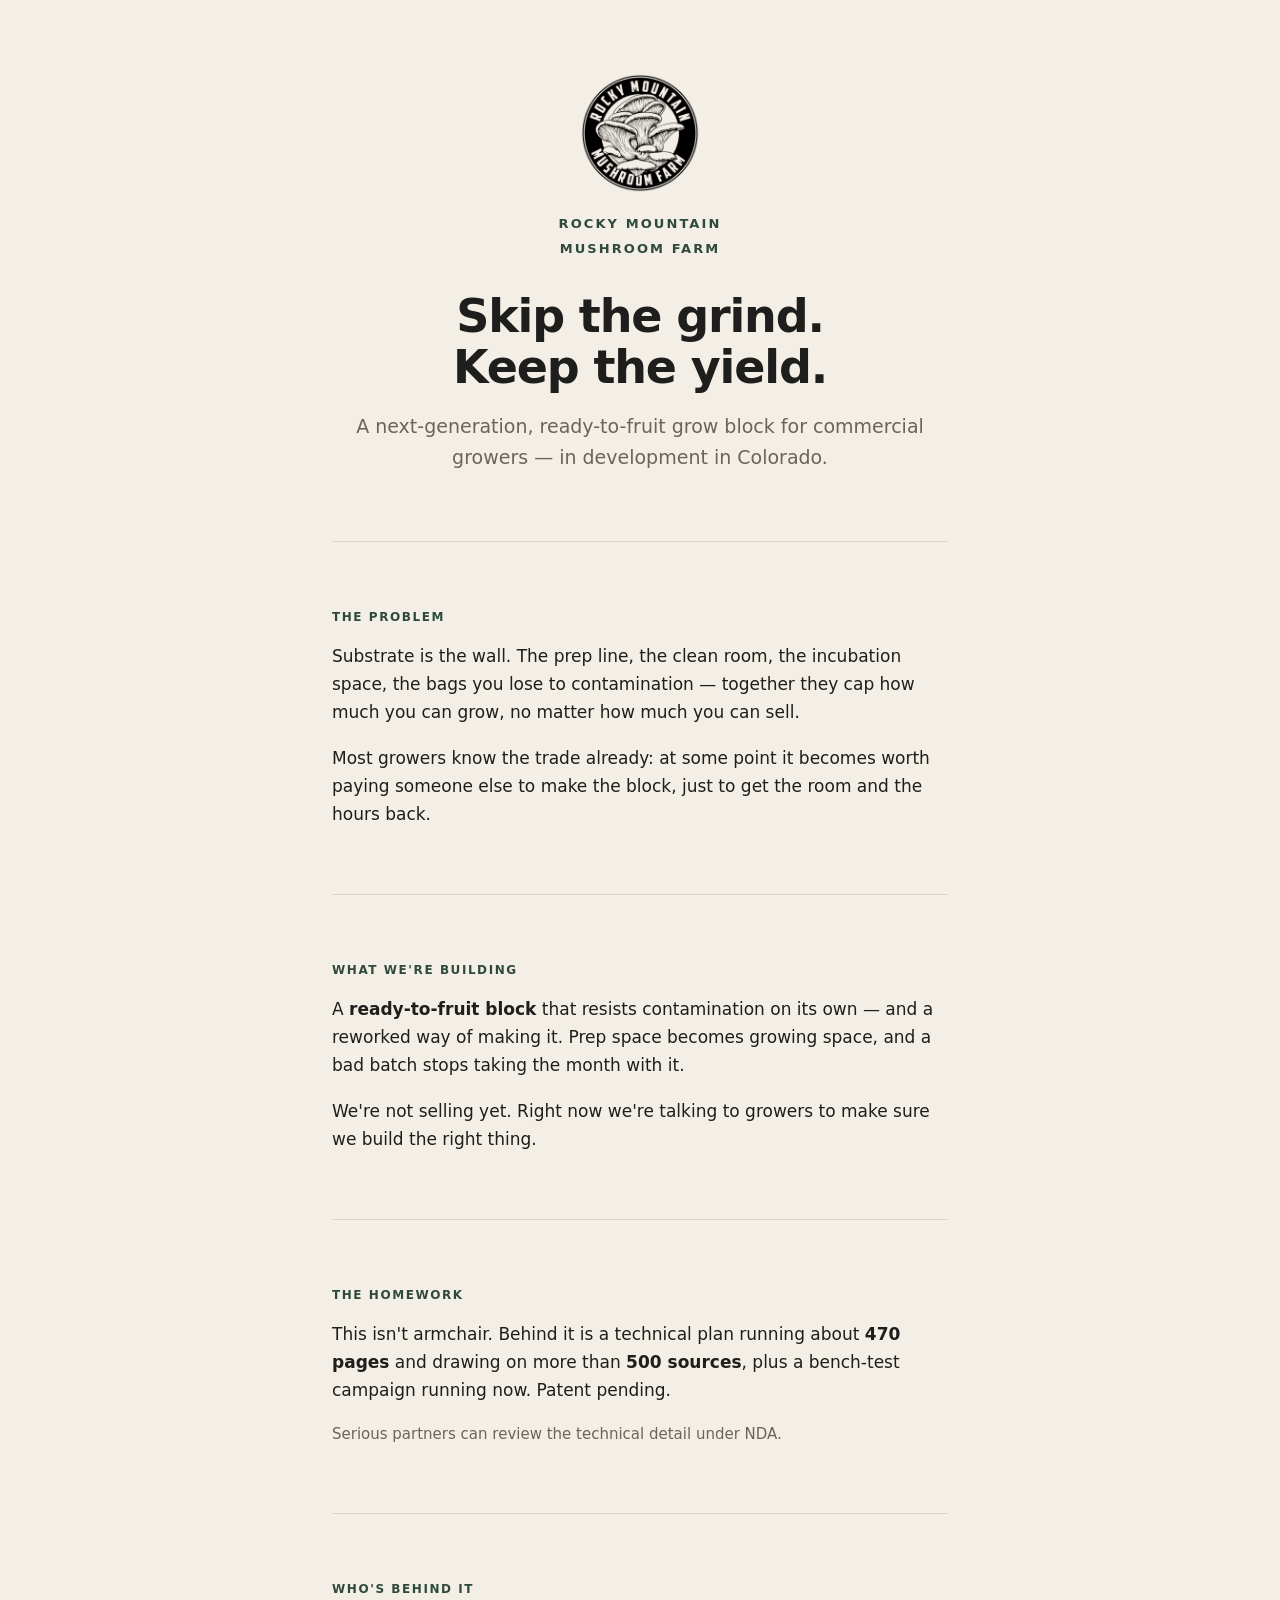
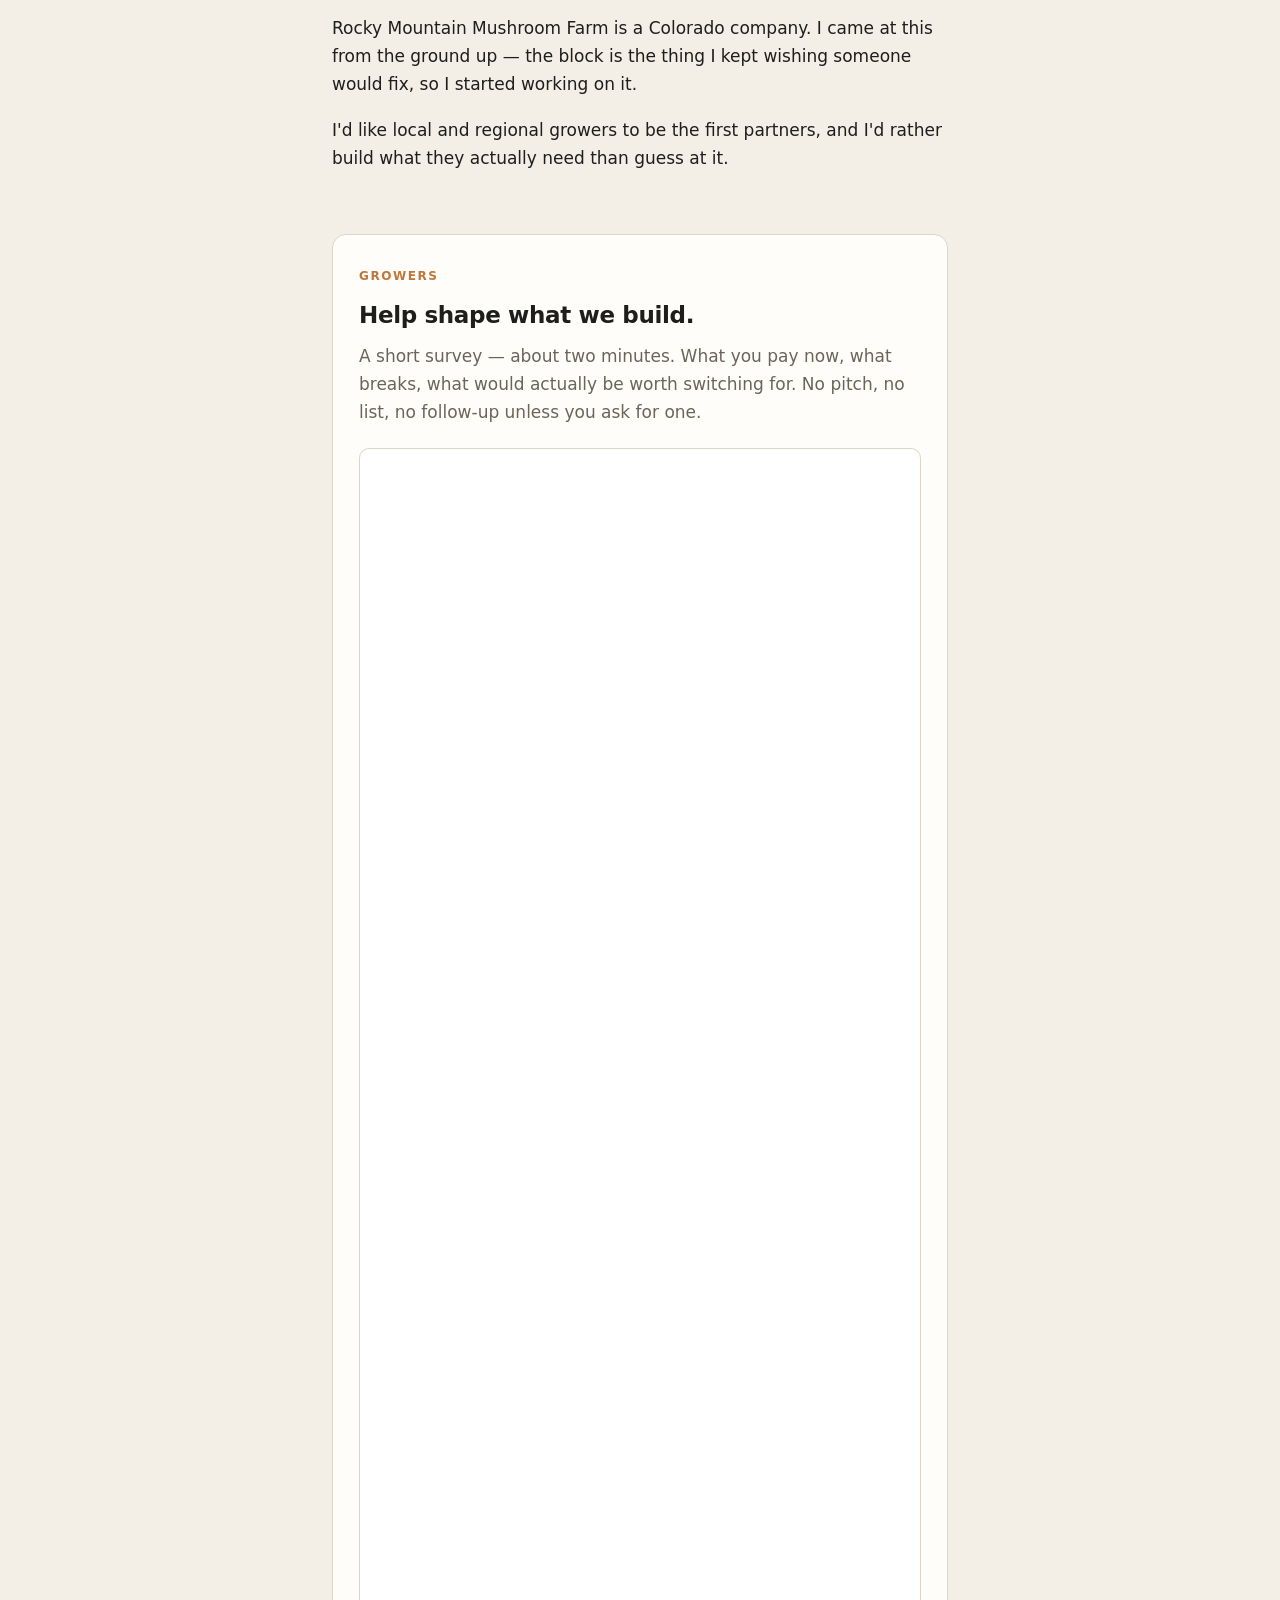
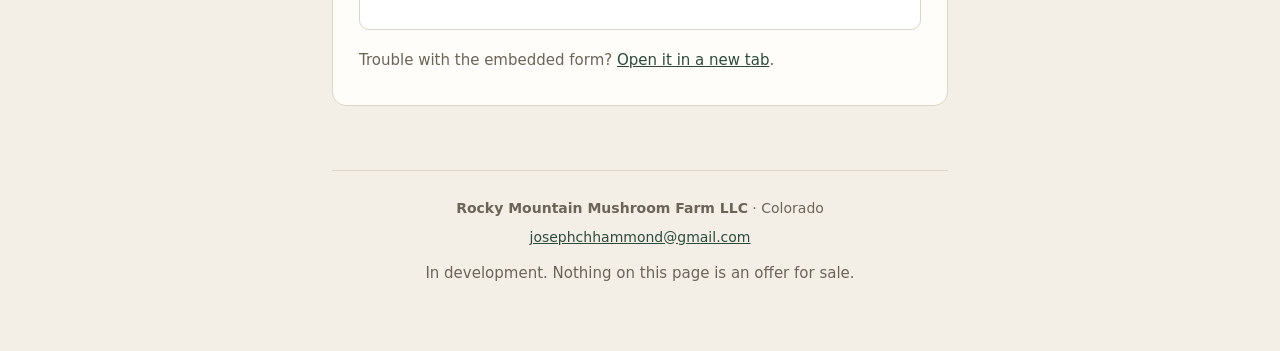
==== index.html @ 6f791337 "RMMF landing page: tagline, corrected singular-Farm emblem, embedded grower survey Generated from Bu" ====
<!doctype html>
<html lang="en">
<head>
<meta charset="utf-8">
<meta name="viewport" content="width=device-width,initial-scale=1">
<title>Rocky Mountain Mushroom Farm — Skip the grind. Keep the yield.</title>
<meta name="description" content="A next-generation, ready-to-fruit grow block for commercial mushroom growers. In development in Colorado.">
<meta property="og:title" content="Rocky Mountain Mushroom Farm">
<meta property="og:description" content="Skip the grind. Keep the yield. A ready-to-fruit grow block for commercial growers — in development in Colorado.">
<meta property="og:type" content="website">
<link rel="icon" href="data:image/svg+xml,<svg xmlns='http://www.w3.org/2000/svg' viewBox='0 0 100 100'><text y='.9em' font-size='90'>🍄</text></svg>">
<style>
  :root{
    --ink:#1e1e1c; --pine:#2f4a3c; --cream:#f4efe6; --amber:#c0763b;
    --bg:#f4efe6; --panel:#fffdfa; --line:#ddd5c7; --muted:#6b6459;
    --maxw:660px;
  }
  @media (prefers-color-scheme: dark){
    :root{ --bg:#161614; --panel:#1e1e1b; --line:#33322d; --ink:#ece7dd;
           --muted:#9c948a; --pine:#7ea88f; --amber:#d9925c; }
  }
  *{box-sizing:border-box}
  html{scroll-behavior:smooth}
  body{
    margin:0; background:var(--bg); color:var(--ink);
    font:17px/1.65 ui-sans-serif,system-ui,-apple-system,"Segoe UI",Inter,"Helvetica Neue",sans-serif;
    -webkit-font-smoothing:antialiased;
  }
  .wrap{max-width:var(--maxw);margin:0 auto;padding:0 22px}
  header{padding:72px 0 8px;text-align:center}

  /* Corrected singular-"Farm" emblem. Black linework on transparent, so it sits
     straight on the cream ground; inverted in dark mode. */
  .emblem{width:122px;height:122px;margin:0 auto 18px;display:block}
  .emblem img{width:100%;height:auto;display:block}
  @media (prefers-color-scheme: dark){ .emblem img{filter:invert(1)} }

  /* Typographic wordmark under the seal — the ring text is unreadable at 122px,
     so the name is set in type as well. */
  .lockup{
    font-weight:660; letter-spacing:.16em; text-transform:uppercase;
    font-size:13px; line-height:1.9; color:var(--pine); margin:0 0 30px;
  }
  h1{
    font-size:clamp(31px,6.4vw,46px); line-height:1.1; letter-spacing:-.025em;
    font-weight:680; margin:0 0 18px;
  }
  .sub{font-size:clamp(17px,2.4vw,19px); color:var(--muted); margin:0 auto; max-width:30em}
  .rule{height:1px;background:var(--line);margin:60px 0;border:0}

  section{padding:6px 0}
  h2{
    font-size:12px; text-transform:uppercase; letter-spacing:.13em; font-weight:660;
    color:var(--pine); margin:0 0 14px;
  }
  section p{margin:0 0 18px}
  section p:last-child{margin-bottom:0}
  strong{font-weight:640}

  .cta{
    background:var(--panel); border:1px solid var(--line); border-radius:14px;
    padding:32px 26px; margin:56px 0 0;
  }
  .cta h2{color:var(--amber)}
  .cta h3{font-size:23px;line-height:1.25;letter-spacing:-.015em;margin:0 0 12px;font-weight:660}
  .cta p{color:var(--muted);margin:0 0 22px}
  .formbox{
    border:1px solid var(--line); border-radius:10px; overflow:hidden;
    background:#fff; min-height:520px;
  }
  .formbox iframe{width:100%;height:1180px;border:0;display:block}
  .fallback{padding:22px;text-align:center}
  .btn{
    display:inline-block; background:var(--amber); color:#fff; text-decoration:none;
    font-weight:620; padding:13px 24px; border-radius:9px;
  }
  .btn:hover{filter:brightness(1.07)}

  .quiet{font-size:15px;color:var(--muted)}
  a{color:var(--pine)}
  footer{
    margin:64px 0 0; padding:26px 0 60px; border-top:1px solid var(--line);
    font-size:14px; color:var(--muted); text-align:center;
  }
  footer p{margin:0 0 6px}
  @media (max-width:520px){
    header{padding-top:52px}
    .cta{padding:26px 18px}
    .formbox iframe{height:1320px}
  }
</style>
</head>
<body>
<div class="wrap">

  <header>
    <div class="emblem"><img src="assets/emblem.png" alt="Rocky Mountain Mushroom Farm — woodcut oyster-mushroom seal"></div>

    <div class="lockup">Rocky&nbsp;Mountain<br>Mushroom&nbsp;Farm</div>

    <h1>Skip the grind.<br>Keep the yield.</h1>
    <p class="sub">A next-generation, ready-to-fruit grow block for commercial growers — in development in Colorado.</p>
  </header>

  <hr class="rule">

  <section>
    <h2>The problem</h2>
    <p>Substrate is the wall. The prep line, the clean room, the incubation space, the bags you lose to
    contamination — together they cap how much you can grow, no matter how much you can sell.</p>
    <p>Most growers know the trade already: at some point it becomes worth paying someone else to make the
    block, just to get the room and the hours back.</p>
  </section>

  <hr class="rule">

  <section>
    <h2>What we're building</h2>
    <p>A <strong>ready-to-fruit block</strong> that resists contamination on its own — and a reworked way of
    making it. Prep space becomes growing space, and a bad batch stops taking the month with it.</p>
    <p>We're not selling yet. Right now we're talking to growers to make sure we build the right thing.</p>
  </section>

  <hr class="rule">

  <section>
    <h2>The homework</h2>
    <p>This isn't armchair. Behind it is a technical plan running about <strong>470 pages</strong> and drawing on
    more than <strong>500 sources</strong>, plus a bench-test campaign running now. Patent pending.</p>
    <p class="quiet">Serious partners can review the technical detail under NDA.</p>
  </section>

  <hr class="rule">

  <section>
    <h2>Who's behind it</h2>
    <p>Rocky Mountain Mushroom Farm is a Colorado company. I came at this from the ground up — the block is the
    thing I kept wishing someone would fix, so I started working on it.</p>
    <p>I'd like local and regional growers to be the first partners, and I'd rather build what they actually need
    than guess at it.</p>
  </section>

  <div class="cta">
    <h2>Growers</h2>
    <h3>Help shape what we build.</h3>
    <p>A short survey — about two minutes. What you pay now, what breaks, what would actually be worth switching
    for. No pitch, no list, no follow-up unless you ask for one.</p>

    <div class="formbox">
      <iframe
        src="https://docs.google.com/forms/d/e/1FAIpQLSdHwVV0NxOUmrvobH6oMgoYUx5IJwxWQ45X8u2-qL8CkjHUiw/viewform?embedded=true"
        loading="lazy" title="Grower survey">
        <div class="fallback">
          <p>Loading the survey…</p>
          <a class="btn" href="https://forms.gle/b7mAE9jo8bEF1eQM7">Open the survey</a>
        </div>
      </iframe>
    </div>

    <p class="quiet" style="margin:18px 0 0">Trouble with the embedded form?
      <a href="https://forms.gle/b7mAE9jo8bEF1eQM7">Open it in a new tab</a>.</p>
  </div>

  <footer>
    <p><strong>Rocky Mountain Mushroom Farm LLC</strong> · Colorado</p>
    <p><a href="mailto:josephchhammond@gmail.com">josephchhammond@gmail.com</a></p>
    <p class="quiet" style="margin-top:12px">In development. Nothing on this page is an offer for sale.</p>
  </footer>

</div>
</body>
</html>
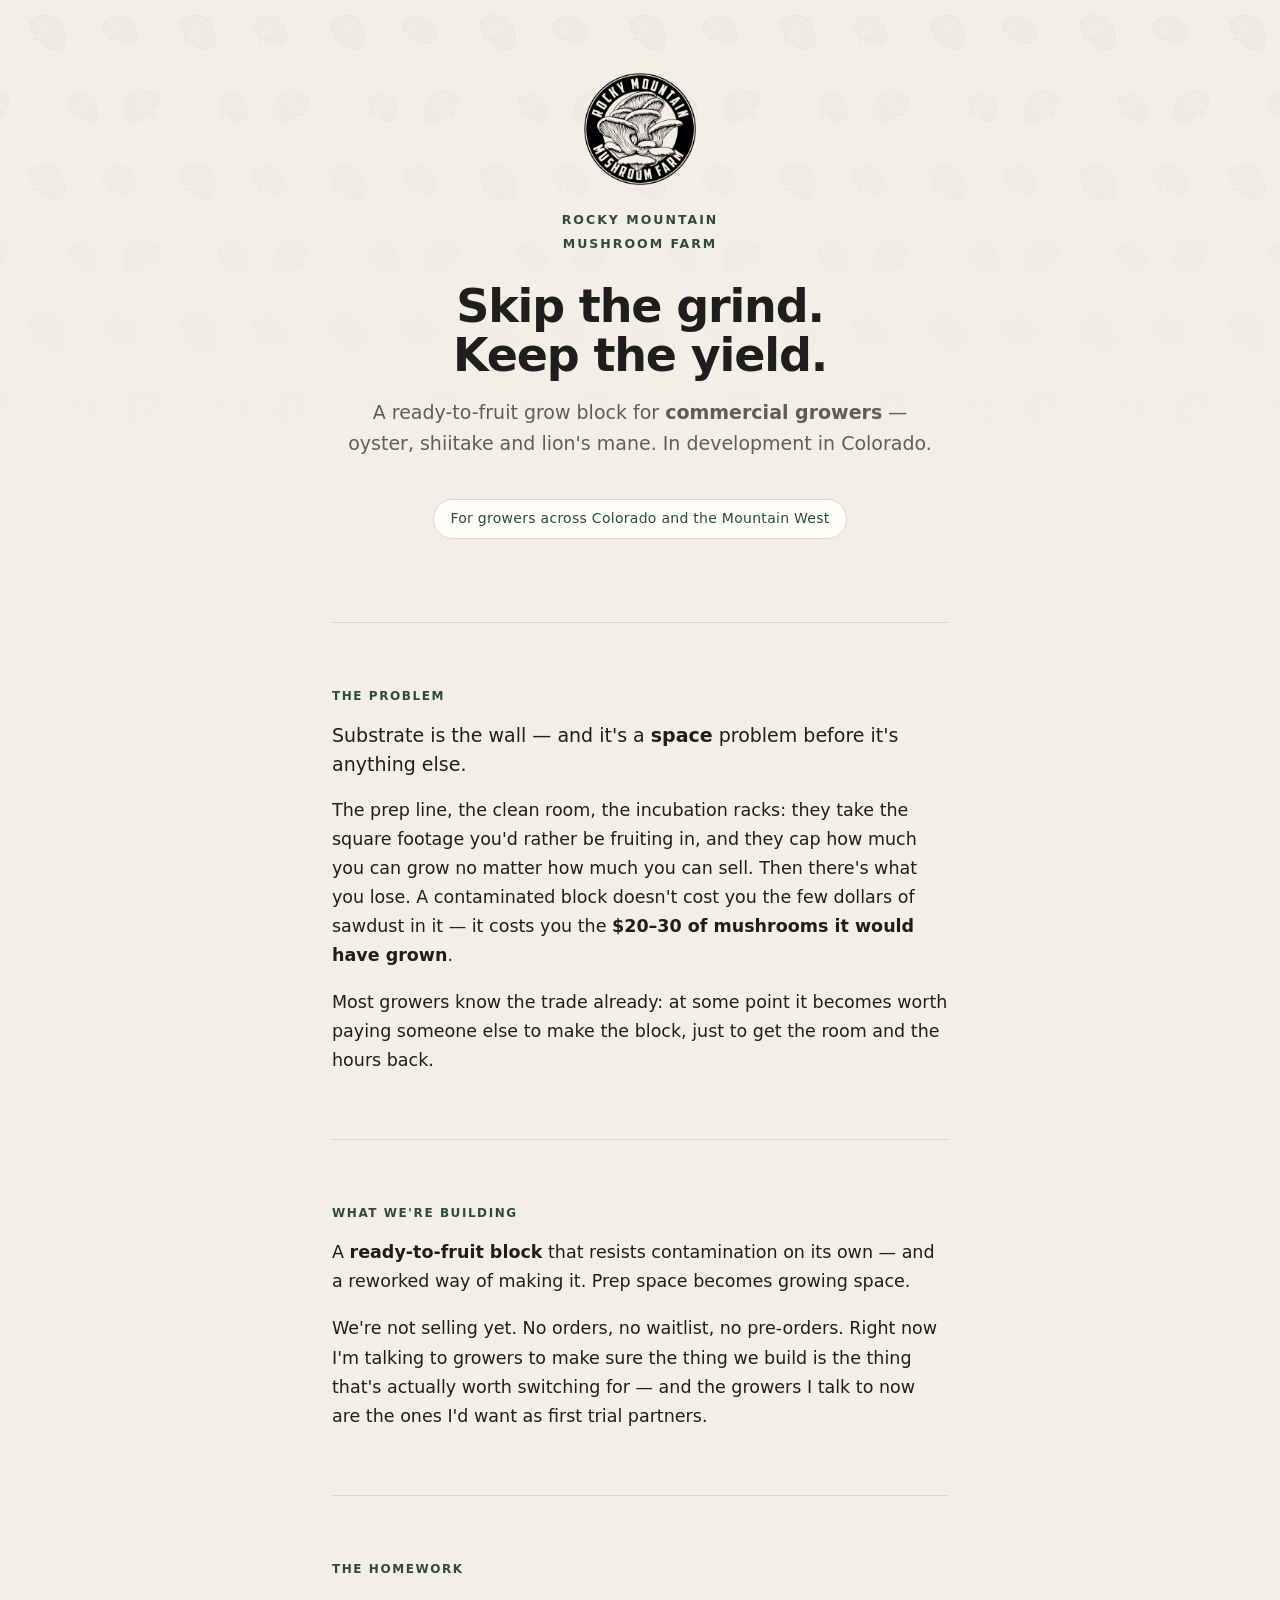
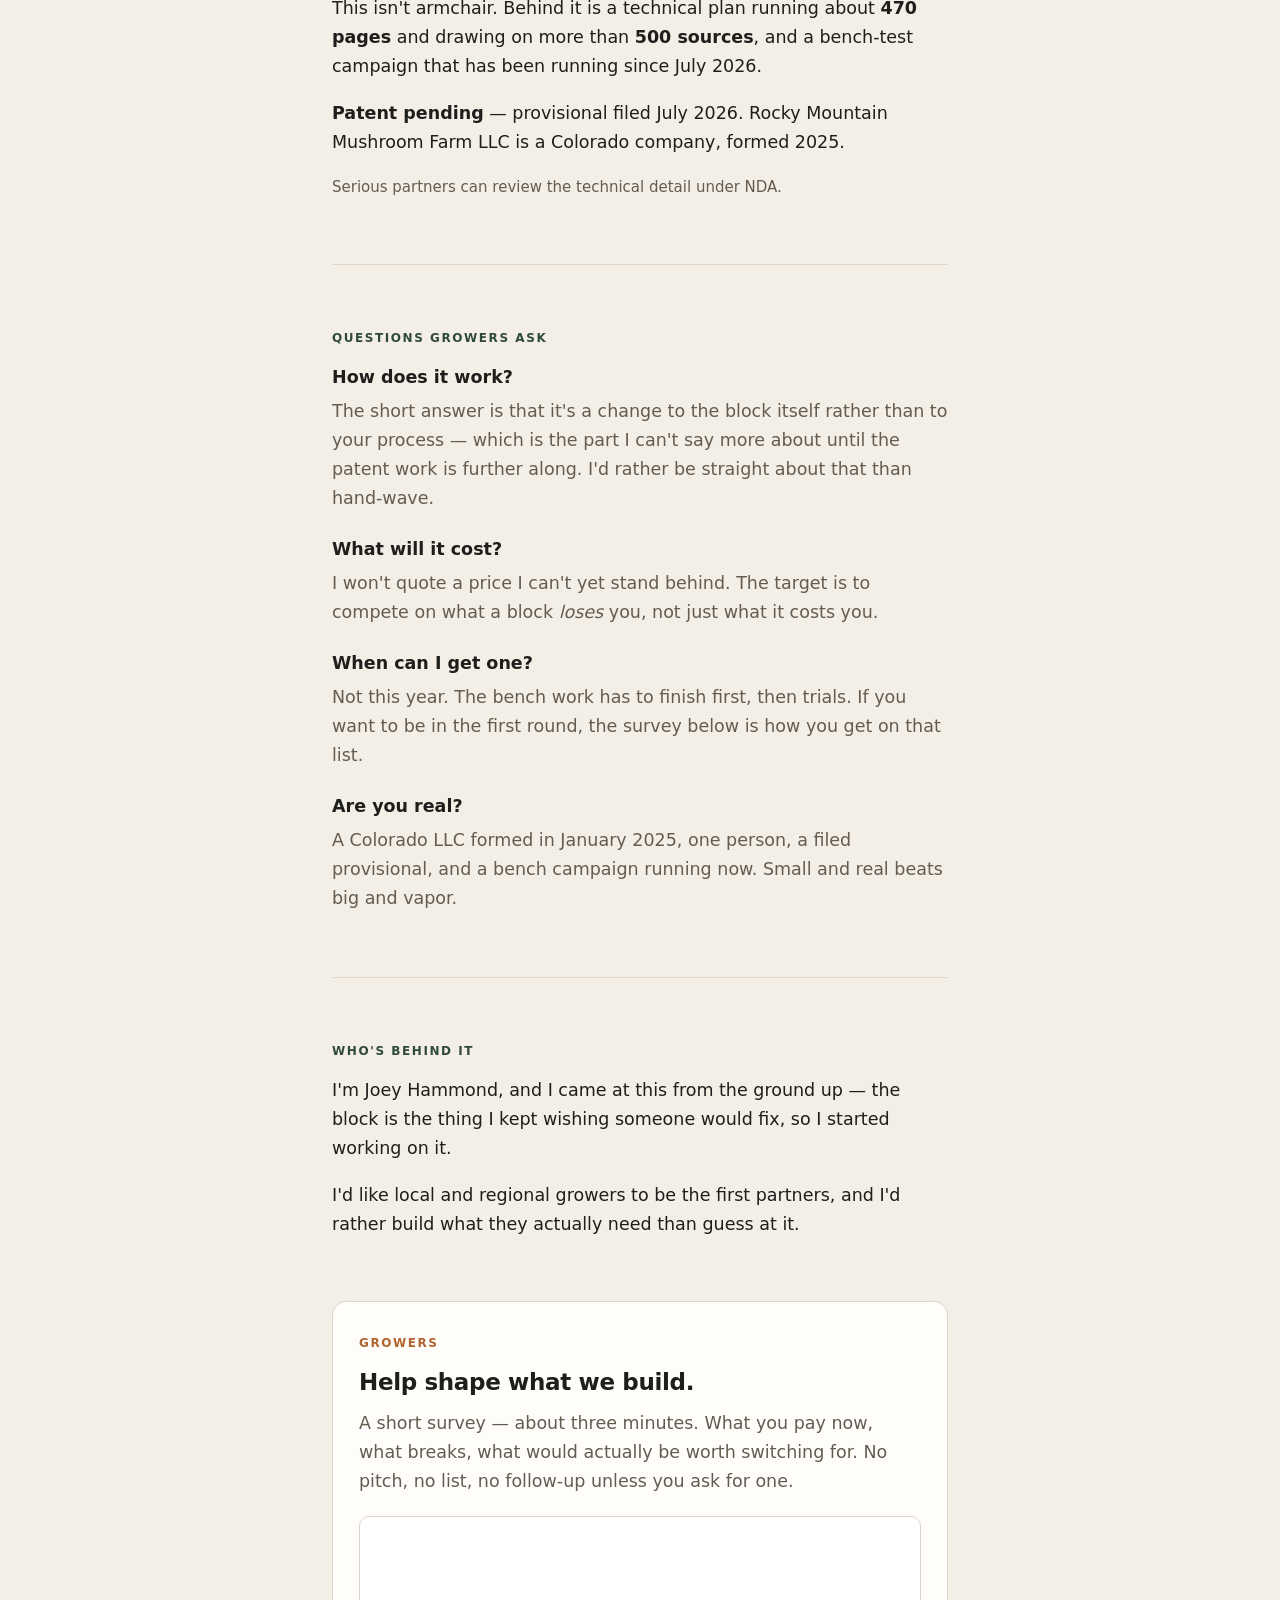
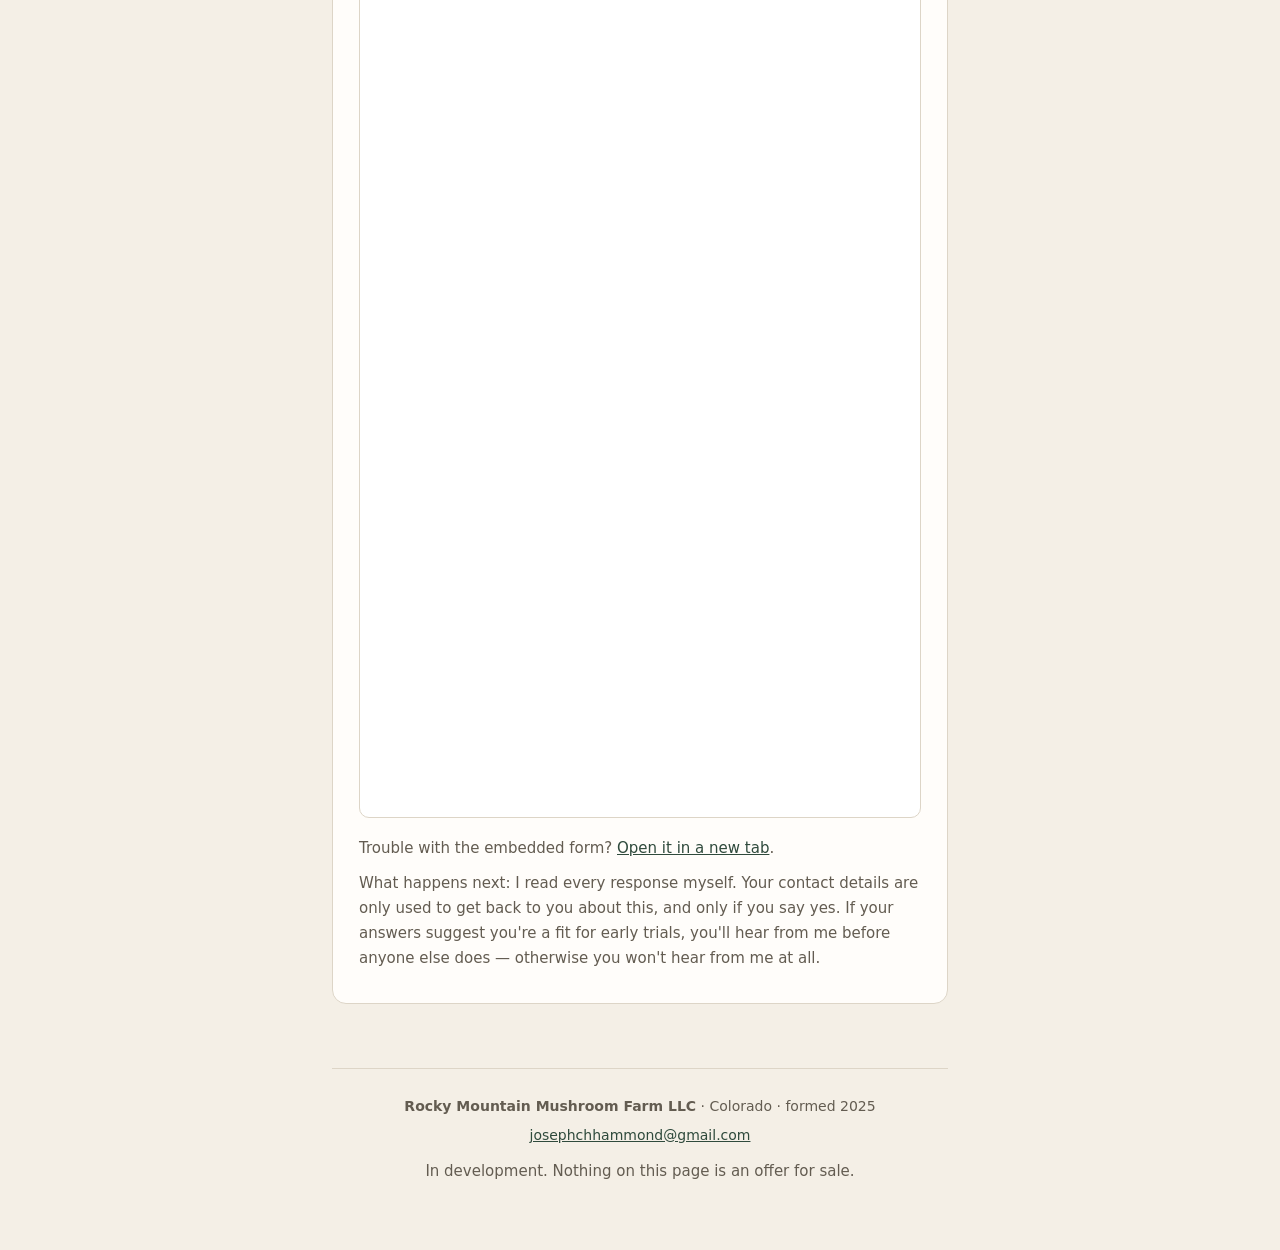
==== commit dd9869c9: "Landing page v2: repoint to the live survey, apply 30 of the review items The QR/iframe pointed at t" ====
--- a/index.html
+++ b/index.html
@@ -3,50 +3,89 @@
 <head>
 <meta charset="utf-8">
 <meta name="viewport" content="width=device-width,initial-scale=1">
-<title>Rocky Mountain Mushroom Farm — Skip the grind. Keep the yield.</title>
-<meta name="description" content="A next-generation, ready-to-fruit grow block for commercial mushroom growers. In development in Colorado.">
+<title>Rocky Mountain Mushroom Farm — ready-to-fruit grow blocks for commercial growers</title>
+<meta name="description" content="Ready-to-fruit grow blocks for commercial oyster, shiitake and lion's mane growers across Colorado and the Mountain West. In development — we're talking to growers first.">
+<meta name="theme-color" content="#f4efe6" media="(prefers-color-scheme: light)">
+<meta name="theme-color" content="#161614" media="(prefers-color-scheme: dark)">
+<link rel="canonical" href="https://josephchhammond.github.io/rmmf-site/">
 <meta property="og:title" content="Rocky Mountain Mushroom Farm">
-<meta property="og:description" content="Skip the grind. Keep the yield. A ready-to-fruit grow block for commercial growers — in development in Colorado.">
+<meta property="og:description" content="Skip the grind. Keep the yield. Ready-to-fruit grow blocks for commercial growers — in development in Colorado.">
 <meta property="og:type" content="website">
-<link rel="icon" href="data:image/svg+xml,<svg xmlns='http://www.w3.org/2000/svg' viewBox='0 0 100 100'><text y='.9em' font-size='90'>🍄</text></svg>">
+<meta property="og:url" content="https://josephchhammond.github.io/rmmf-site/">
+<meta property="og:image" content="https://josephchhammond.github.io/rmmf-site/assets/og.png">
+<meta name="twitter:card" content="summary_large_image">
+<link rel="icon" type="image/png" href="assets/emblem.png">
+<link rel="apple-touch-icon" href="assets/emblem.png">
+<link rel="preconnect" href="https://docs.google.com">
+<script type="application/ld+json">
+{"@context":"https://schema.org","@type":"Organization",
+ "name":"Rocky Mountain Mushroom Farm LLC",
+ "alternateName":"Rocky Mountain Mushroom Farm",
+ "url":"https://josephchhammond.github.io/rmmf-site/",
+ "logo":"https://josephchhammond.github.io/rmmf-site/assets/emblem.png",
+ "email":"josephchhammond@gmail.com",
+ "foundingDate":"2025-01-17",
+ "founder":{"@type":"Person","name":"Joey Hammond"},
+ "address":{"@type":"PostalAddress","addressRegion":"CO","addressCountry":"US"},
+ "areaServed":[{"@type":"State","name":"Colorado"},{"@type":"Place","name":"Mountain West"}],
+ "description":"Develops ready-to-fruit mushroom grow blocks for commercial growers of oyster, shiitake and lion's mane.",
+ "knowsAbout":["mushroom substrate","ready-to-fruit grow blocks","oyster mushrooms","shiitake","lion's mane"]}
+</script>
 <style>
   :root{
-    --ink:#1e1e1c; --pine:#2f4a3c; --cream:#f4efe6; --amber:#c0763b;
-    --bg:#f4efe6; --panel:#fffdfa; --line:#ddd5c7; --muted:#6b6459;
+    color-scheme: light dark;
+    --ink:#1e1e1c; --pine:#2f4a3c; --cream:#f4efe6; --amber:#b0642e;
+    --bg:#f4efe6; --panel:#fffdfa; --line:#ddd5c7; --muted:#635c51;
     --maxw:660px;
   }
   @media (prefers-color-scheme: dark){
     :root{ --bg:#161614; --panel:#1e1e1b; --line:#33322d; --ink:#ece7dd;
-           --muted:#9c948a; --pine:#7ea88f; --amber:#d9925c; }
+           --muted:#a29a8f; --pine:#8fb69c; --amber:#e0a06d; }
   }
   *{box-sizing:border-box}
   html{scroll-behavior:smooth}
   body{
     margin:0; background:var(--bg); color:var(--ink);
-    font:17px/1.65 ui-sans-serif,system-ui,-apple-system,"Segoe UI",Inter,"Helvetica Neue",sans-serif;
+    font:17.5px/1.66 ui-sans-serif,system-ui,-apple-system,"Segoe UI",Inter,"Helvetica Neue",sans-serif;
     -webkit-font-smoothing:antialiased;
   }
-  .wrap{max-width:var(--maxw);margin:0 auto;padding:0 22px}
-  header{padding:72px 0 8px;text-align:center}
-
-  /* Corrected singular-"Farm" emblem. Black linework on transparent, so it sits
-     straight on the cream ground; inverted in dark mode. */
-  .emblem{width:122px;height:122px;margin:0 auto 18px;display:block}
+  .wrap{max-width:var(--maxw);margin:0 auto;padding:0 22px;position:relative;z-index:1}
+
+  /* Oyster-gill lattice, drawn (not traced) so it is ours outright. Sits as a very
+     quiet ground behind the header only, so the page still reads as calm. */
+  .gills{
+    position:absolute; inset:0 0 auto 0; height:520px; z-index:0; pointer-events:none;
+    background:url("assets/gills.svg") repeat; background-size:150px auto; opacity:.055;
+    -webkit-mask-image:linear-gradient(#000,transparent);
+    mask-image:linear-gradient(#000,transparent);
+  }
+  @media (prefers-color-scheme: dark){ .gills{opacity:.085} }
+
+  a.skip{
+    position:absolute; left:-9999px; top:0; background:var(--pine); color:#fff;
+    padding:10px 16px; border-radius:0 0 8px 0; z-index:10;
+  }
+  a.skip:focus{left:0}
+
+  header{padding:70px 0 8px;text-align:center}
+  .emblem{width:118px;height:118px;margin:0 auto 20px;display:block}
   .emblem img{width:100%;height:auto;display:block}
   @media (prefers-color-scheme: dark){ .emblem img{filter:invert(1)} }
-
-  /* Typographic wordmark under the seal — the ring text is unreadable at 122px,
-     so the name is set in type as well. */
   .lockup{
     font-weight:660; letter-spacing:.16em; text-transform:uppercase;
-    font-size:13px; line-height:1.9; color:var(--pine); margin:0 0 30px;
+    font-size:12.5px; line-height:1.9; color:var(--pine); margin:0 0 26px;
   }
   h1{
-    font-size:clamp(31px,6.4vw,46px); line-height:1.1; letter-spacing:-.025em;
-    font-weight:680; margin:0 0 18px;
-  }
-  .sub{font-size:clamp(17px,2.4vw,19px); color:var(--muted); margin:0 auto; max-width:30em}
-  .rule{height:1px;background:var(--line);margin:60px 0;border:0}
+    font-size:clamp(30px,6.4vw,46px); line-height:1.08; letter-spacing:-.025em;
+    font-weight:680; margin:0 0 16px;
+  }
+  .sub{font-size:clamp(17px,2.4vw,19px); color:var(--muted); margin:0 auto; max-width:31em}
+  .who{
+    margin:22px auto 0; font-size:14px; letter-spacing:.02em; color:var(--pine);
+    border:1px solid var(--line); border-radius:100px; padding:7px 16px;
+    display:inline-block; background:var(--panel);
+  }
+  .rule{height:1px;background:var(--line);margin:58px 0;border:0}
 
   section{padding:6px 0}
   h2{
@@ -56,6 +95,12 @@
   section p{margin:0 0 18px}
   section p:last-child{margin-bottom:0}
   strong{font-weight:640}
+  .lede{font-size:19px;line-height:1.5}
+
+  dl{margin:0}
+  dt{font-weight:640;margin:22px 0 5px}
+  dt:first-of-type{margin-top:0}
+  dd{margin:0;color:var(--muted)}
 
   .cta{
     background:var(--panel); border:1px solid var(--line); border-radius:14px;
@@ -63,110 +108,200 @@
   }
   .cta h2{color:var(--amber)}
   .cta h3{font-size:23px;line-height:1.25;letter-spacing:-.015em;margin:0 0 12px;font-weight:660}
-  .cta p{color:var(--muted);margin:0 0 22px}
+  .cta p{color:var(--muted);margin:0 0 20px}
   .formbox{
-    border:1px solid var(--line); border-radius:10px; overflow:hidden;
-    background:#fff; min-height:520px;
-  }
-  .formbox iframe{width:100%;height:1180px;border:0;display:block}
-  .fallback{padding:22px;text-align:center}
+    border:1px solid var(--line); border-radius:10px; overflow:hidden; background:#fff;
+  }
+  .formbox iframe{width:100%;height:900px;border:0;display:block}
   .btn{
     display:inline-block; background:var(--amber); color:#fff; text-decoration:none;
     font-weight:620; padding:13px 24px; border-radius:9px;
-  }
-  .btn:hover{filter:brightness(1.07)}
-
+    transition:filter .18s ease, transform .18s ease;
+  }
+  .btn:hover{filter:brightness(1.08);transform:translateY(-1px)}
   .quiet{font-size:15px;color:var(--muted)}
   a{color:var(--pine)}
+  a:focus-visible,.btn:focus-visible,iframe:focus-visible{
+    outline:2px solid var(--amber); outline-offset:3px; border-radius:3px;
+  }
   footer{
     margin:64px 0 0; padding:26px 0 60px; border-top:1px solid var(--line);
     font-size:14px; color:var(--muted); text-align:center;
   }
   footer p{margin:0 0 6px}
+
+  /* Motion is opt-out by default: sections start visible, and only animate for
+     users who have not asked for reduced motion AND whose browser supports it. */
+  @media (prefers-reduced-motion: no-preference){
+    .fade{opacity:0;transform:translateY(10px);transition:opacity .45s ease,transform .45s ease}
+    .fade.in{opacity:1;transform:none}
+  }
   @media (max-width:520px){
-    header{padding-top:52px}
+    header{padding-top:48px}
     .cta{padding:26px 18px}
-    .formbox iframe{height:1320px}
+    .formbox iframe{height:1050px}
   }
 </style>
 </head>
 <body>
+<a class="skip" href="#survey">Skip to the grower survey</a>
+<div class="gills" aria-hidden="true"></div>
 <div class="wrap">
 
   <header>
-    <div class="emblem"><img src="assets/emblem.png" alt="Rocky Mountain Mushroom Farm — woodcut oyster-mushroom seal"></div>
+    <div class="emblem">
+      <img src="assets/emblem.png" width="118" height="118" decoding="async"
+           alt="Rocky Mountain Mushroom Farm — woodcut oyster-mushroom seal">
+    </div>
 
     <div class="lockup">Rocky&nbsp;Mountain<br>Mushroom&nbsp;Farm</div>
 
     <h1>Skip the grind.<br>Keep the yield.</h1>
-    <p class="sub">A next-generation, ready-to-fruit grow block for commercial growers — in development in Colorado.</p>
+    <p class="sub">A ready-to-fruit grow block for <strong>commercial growers</strong> — oyster,
+    shiitake and lion's mane. In development in Colorado.</p>
+    <p><span class="who">For growers across Colorado and the Mountain West</span></p>
   </header>
 
   <hr class="rule">
 
-  <section>
+  <section class="fade">
     <h2>The problem</h2>
-    <p>Substrate is the wall. The prep line, the clean room, the incubation space, the bags you lose to
-    contamination — together they cap how much you can grow, no matter how much you can sell.</p>
-    <p>Most growers know the trade already: at some point it becomes worth paying someone else to make the
-    block, just to get the room and the hours back.</p>
-  </section>
-
-  <hr class="rule">
-
-  <section>
+    <p class="lede">Substrate is the wall — and it's a <strong>space</strong> problem before
+    it's anything else.</p>
+    <p>The prep line, the clean room, the incubation racks: they take the square footage you'd
+    rather be fruiting in, and they cap how much you can grow no matter how much you can sell.
+    Then there's what you lose. A contaminated block doesn't cost you the few dollars of
+    sawdust in it — it costs you the <strong>$20–30 of mushrooms it would have grown</strong>.</p>
+    <p>Most growers know the trade already: at some point it becomes worth paying someone else
+    to make the block, just to get the room and the hours back.</p>
+  </section>
+
+  <hr class="rule">
+
+  <section class="fade">
     <h2>What we're building</h2>
-    <p>A <strong>ready-to-fruit block</strong> that resists contamination on its own — and a reworked way of
-    making it. Prep space becomes growing space, and a bad batch stops taking the month with it.</p>
-    <p>We're not selling yet. Right now we're talking to growers to make sure we build the right thing.</p>
-  </section>
-
-  <hr class="rule">
-
-  <section>
+    <p>A <strong>ready-to-fruit block</strong> that resists contamination on its own — and a
+    reworked way of making it. Prep space becomes growing space.</p>
+    <p>We're not selling yet. No orders, no waitlist, no pre-orders. Right now I'm talking to
+    growers to make sure the thing we build is the thing that's actually worth switching for —
+    and the growers I talk to now are the ones I'd want as first trial partners.</p>
+  </section>
+
+  <hr class="rule">
+
+  <section class="fade">
     <h2>The homework</h2>
-    <p>This isn't armchair. Behind it is a technical plan running about <strong>470 pages</strong> and drawing on
-    more than <strong>500 sources</strong>, plus a bench-test campaign running now. Patent pending.</p>
+    <p>This isn't armchair. Behind it is a technical plan running about <strong>470 pages</strong>
+    and drawing on more than <strong>500 sources</strong>, and a bench-test campaign that has
+    been running since July 2026.</p>
+    <p><strong>Patent pending</strong> — provisional filed July 2026. Rocky Mountain Mushroom
+    Farm LLC is a Colorado company, formed 2025.</p>
     <p class="quiet">Serious partners can review the technical detail under NDA.</p>
   </section>
 
   <hr class="rule">
 
-  <section>
+  <section class="fade">
+    <h2>Questions growers ask</h2>
+    <dl>
+      <dt>How does it work?</dt>
+      <dd>The short answer is that it's a change to the block itself rather than to your
+      process — which is the part I can't say more about until the patent work is further
+      along. I'd rather be straight about that than hand-wave.</dd>
+
+      <dt>What will it cost?</dt>
+      <dd>I won't quote a price I can't yet stand behind. The target is to compete on what a
+      block <em>loses</em> you, not just what it costs you.</dd>
+
+      <dt>When can I get one?</dt>
+      <dd>Not this year. The bench work has to finish first, then trials. If you want to be in
+      the first round, the survey below is how you get on that list.</dd>
+
+      <dt>Are you real?</dt>
+      <dd>A Colorado LLC formed in January 2025, one person, a filed provisional, and a bench
+      campaign running now. Small and real beats big and vapor.</dd>
+    </dl>
+  </section>
+
+  <hr class="rule">
+
+  <section class="fade">
     <h2>Who's behind it</h2>
-    <p>Rocky Mountain Mushroom Farm is a Colorado company. I came at this from the ground up — the block is the
-    thing I kept wishing someone would fix, so I started working on it.</p>
-    <p>I'd like local and regional growers to be the first partners, and I'd rather build what they actually need
-    than guess at it.</p>
-  </section>
-
-  <div class="cta">
+    <p>I'm Joey Hammond, and I came at this from the ground up — the block is the thing I kept
+    wishing someone would fix, so I started working on it.</p>
+    <p>I'd like local and regional growers to be the first partners, and I'd rather build what
+    they actually need than guess at it.</p>
+  </section>
+
+  <div class="cta" id="survey">
     <h2>Growers</h2>
     <h3>Help shape what we build.</h3>
-    <p>A short survey — about two minutes. What you pay now, what breaks, what would actually be worth switching
-    for. No pitch, no list, no follow-up unless you ask for one.</p>
+    <p>A short survey — about three minutes. What you pay now, what breaks, what would actually
+    be worth switching for. No pitch, no list, no follow-up unless you ask for one.</p>
 
     <div class="formbox">
-      <iframe
-        src="https://docs.google.com/forms/d/e/1FAIpQLSdHwVV0NxOUmrvobH6oMgoYUx5IJwxWQ45X8u2-qL8CkjHUiw/viewform?embedded=true"
-        loading="lazy" title="Grower survey">
-        <div class="fallback">
-          <p>Loading the survey…</p>
-          <a class="btn" href="https://forms.gle/b7mAE9jo8bEF1eQM7">Open the survey</a>
-        </div>
-      </iframe>
+      <iframe id="form"
+        data-src="https://docs.google.com/forms/d/e/1FAIpQLSfUeYQKqmvA3QiG3QzPqCAmZxPaDbci2TvxzfmQJzX1xI_8oQ/viewform?embedded=true"
+        src="about:blank" loading="lazy" title="Rocky Mountain Mushroom Farm grower survey"></iframe>
     </div>
+    <noscript>
+      <p style="margin:16px 0 0"><a class="btn"
+        href="https://docs.google.com/forms/d/e/1FAIpQLSfUeYQKqmvA3QiG3QzPqCAmZxPaDbci2TvxzfmQJzX1xI_8oQ/viewform">Open
+        the survey</a></p>
+    </noscript>
 
     <p class="quiet" style="margin:18px 0 0">Trouble with the embedded form?
-      <a href="https://forms.gle/b7mAE9jo8bEF1eQM7">Open it in a new tab</a>.</p>
+      <a href="https://docs.google.com/forms/d/e/1FAIpQLSfUeYQKqmvA3QiG3QzPqCAmZxPaDbci2TvxzfmQJzX1xI_8oQ/viewform">Open
+      it in a new tab</a>.</p>
+    <p class="quiet" style="margin:10px 0 0">What happens next: I read every response myself.
+      Your contact details are only used to get back to you about this, and only if you say yes.
+      If your answers suggest you're a fit for early trials, you'll hear from me before anyone
+      else does — otherwise you won't hear from me at all.</p>
   </div>
 
   <footer>
-    <p><strong>Rocky Mountain Mushroom Farm LLC</strong> · Colorado</p>
+    <p><strong>Rocky Mountain Mushroom Farm LLC</strong> · Colorado · formed 2025</p>
     <p><a href="mailto:josephchhammond@gmail.com">josephchhammond@gmail.com</a></p>
-    <p class="quiet" style="margin-top:12px">In development. Nothing on this page is an offer for sale.</p>
+    <p class="quiet" style="margin-top:12px">In development. Nothing on this page is an offer
+    for sale.</p>
   </footer>
 
 </div>
+
+<script>
+// Load the form iframe only when the reader gets near it: it is by far the heaviest
+// thing on the page and most visitors never scroll to it.
+(function(){
+  var f = document.getElementById('form');
+  function go(){ if (f && f.src.indexOf('about:blank') === 0) f.src = f.dataset.src; }
+  if ('IntersectionObserver' in window){
+    new IntersectionObserver(function(es, o){
+      es.forEach(function(e){ if (e.isIntersecting){ go(); o.disconnect(); } });
+    }, {rootMargin: '600px'}).observe(f.parentNode);
+  } else { go(); }
+
+  // Attribution: the card QR carries ?src=card. Kept in sessionStorage so it survives
+  // the scroll to the form, and stamped into the form's prefill if one is configured.
+  var src = new URLSearchParams(location.search).get('src');
+  if (src) { try { sessionStorage.setItem('rmmf_src', src); } catch(e){} }
+
+  // Motion, only for readers who have not asked for less of it.
+  if (window.matchMedia && !window.matchMedia('(prefers-reduced-motion: reduce)').matches
+      && 'IntersectionObserver' in window){
+    var io = new IntersectionObserver(function(es){
+      es.forEach(function(e){ if (e.isIntersecting){ e.target.classList.add('in'); io.unobserve(e.target); } });
+    }, {threshold: 0.12});
+    document.querySelectorAll('.fade').forEach(function(el){ io.observe(el); });
+  } else {
+    document.querySelectorAll('.fade').forEach(function(el){ el.classList.add('in'); });
+  }
+})();
+</script>
+
+<!-- ANALYTICS (owner action). Cloudflare Web Analytics is free, needs no cookie banner,
+     and collects no personal data. Once you have a token, paste this line right here:
+<script defer src="https://static.cloudflareinsights.com/beacon.min.js"
+        data-cf-beacon='{"token": "PASTE_YOUR_TOKEN"}'></script>
+     Setup steps are in ../CLOUDFLARE_AND_DOMAIN_SETUP.md -->
 </body>
 </html>
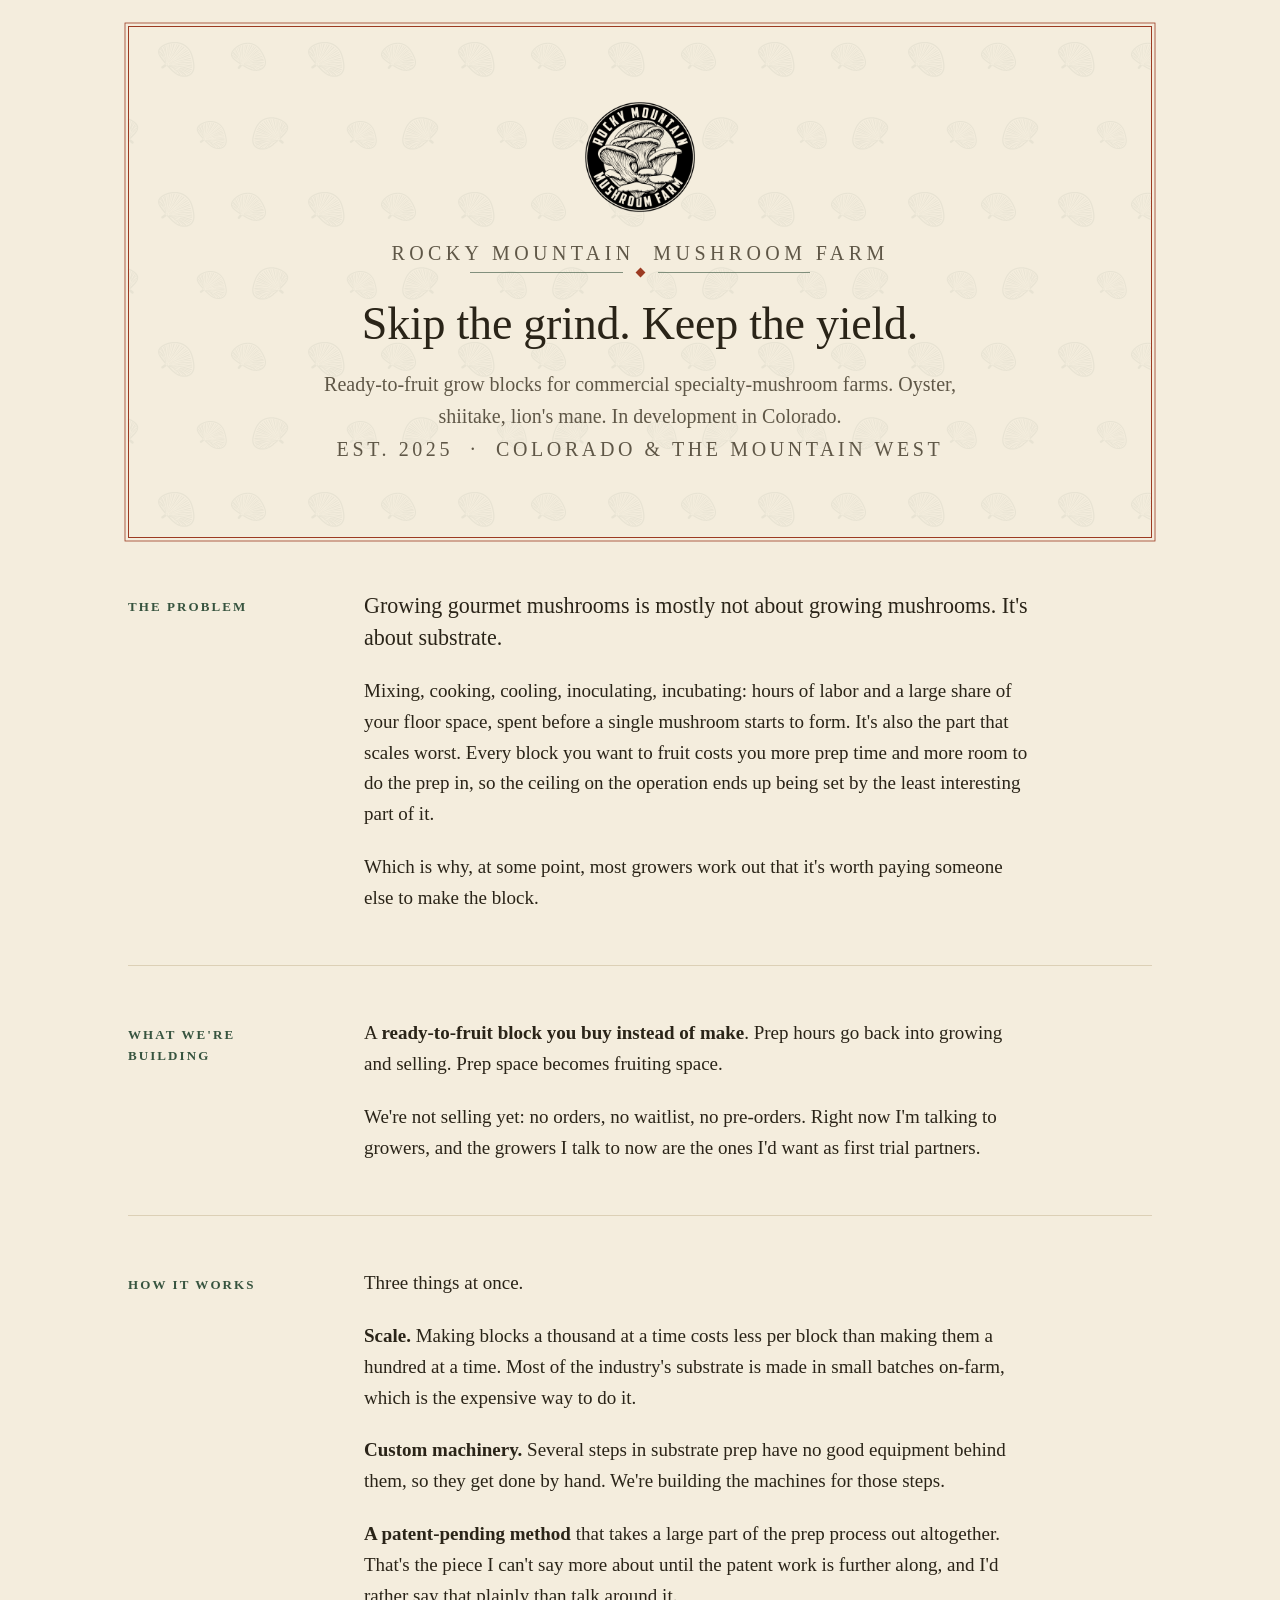
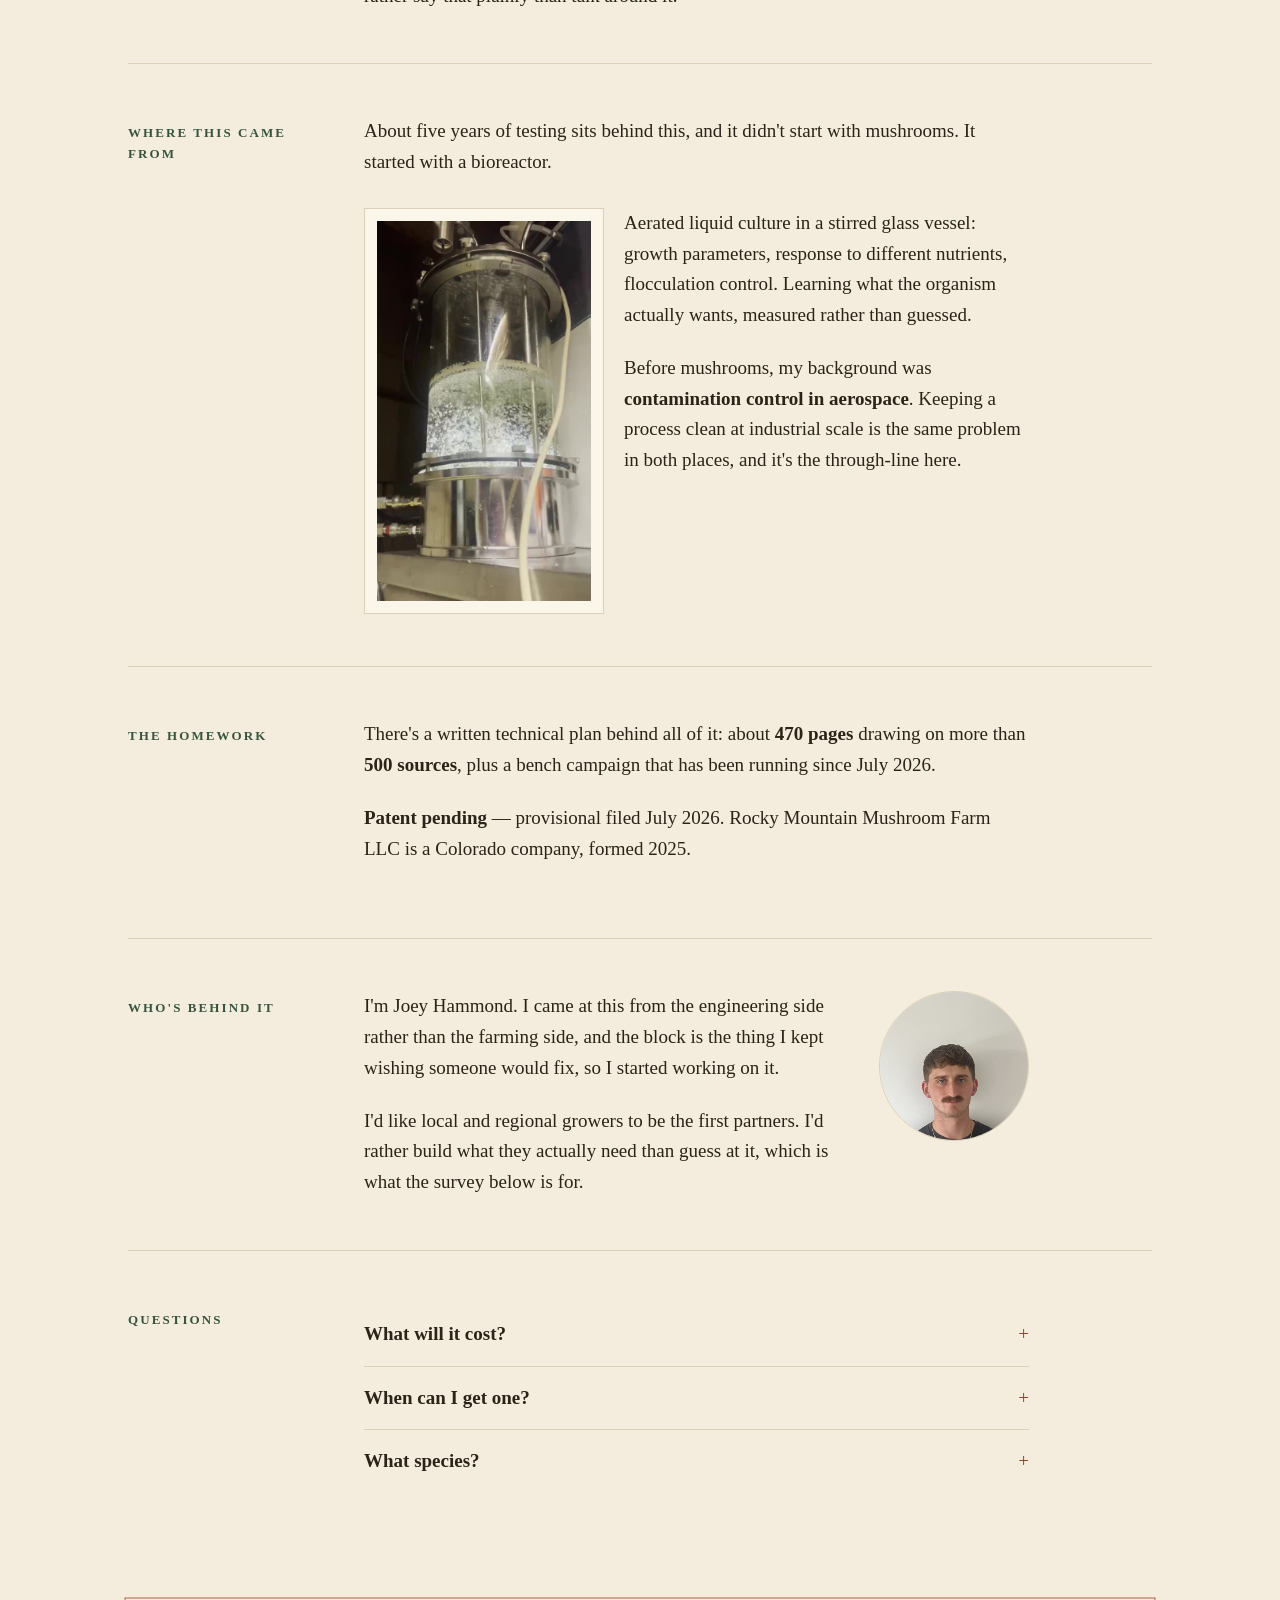
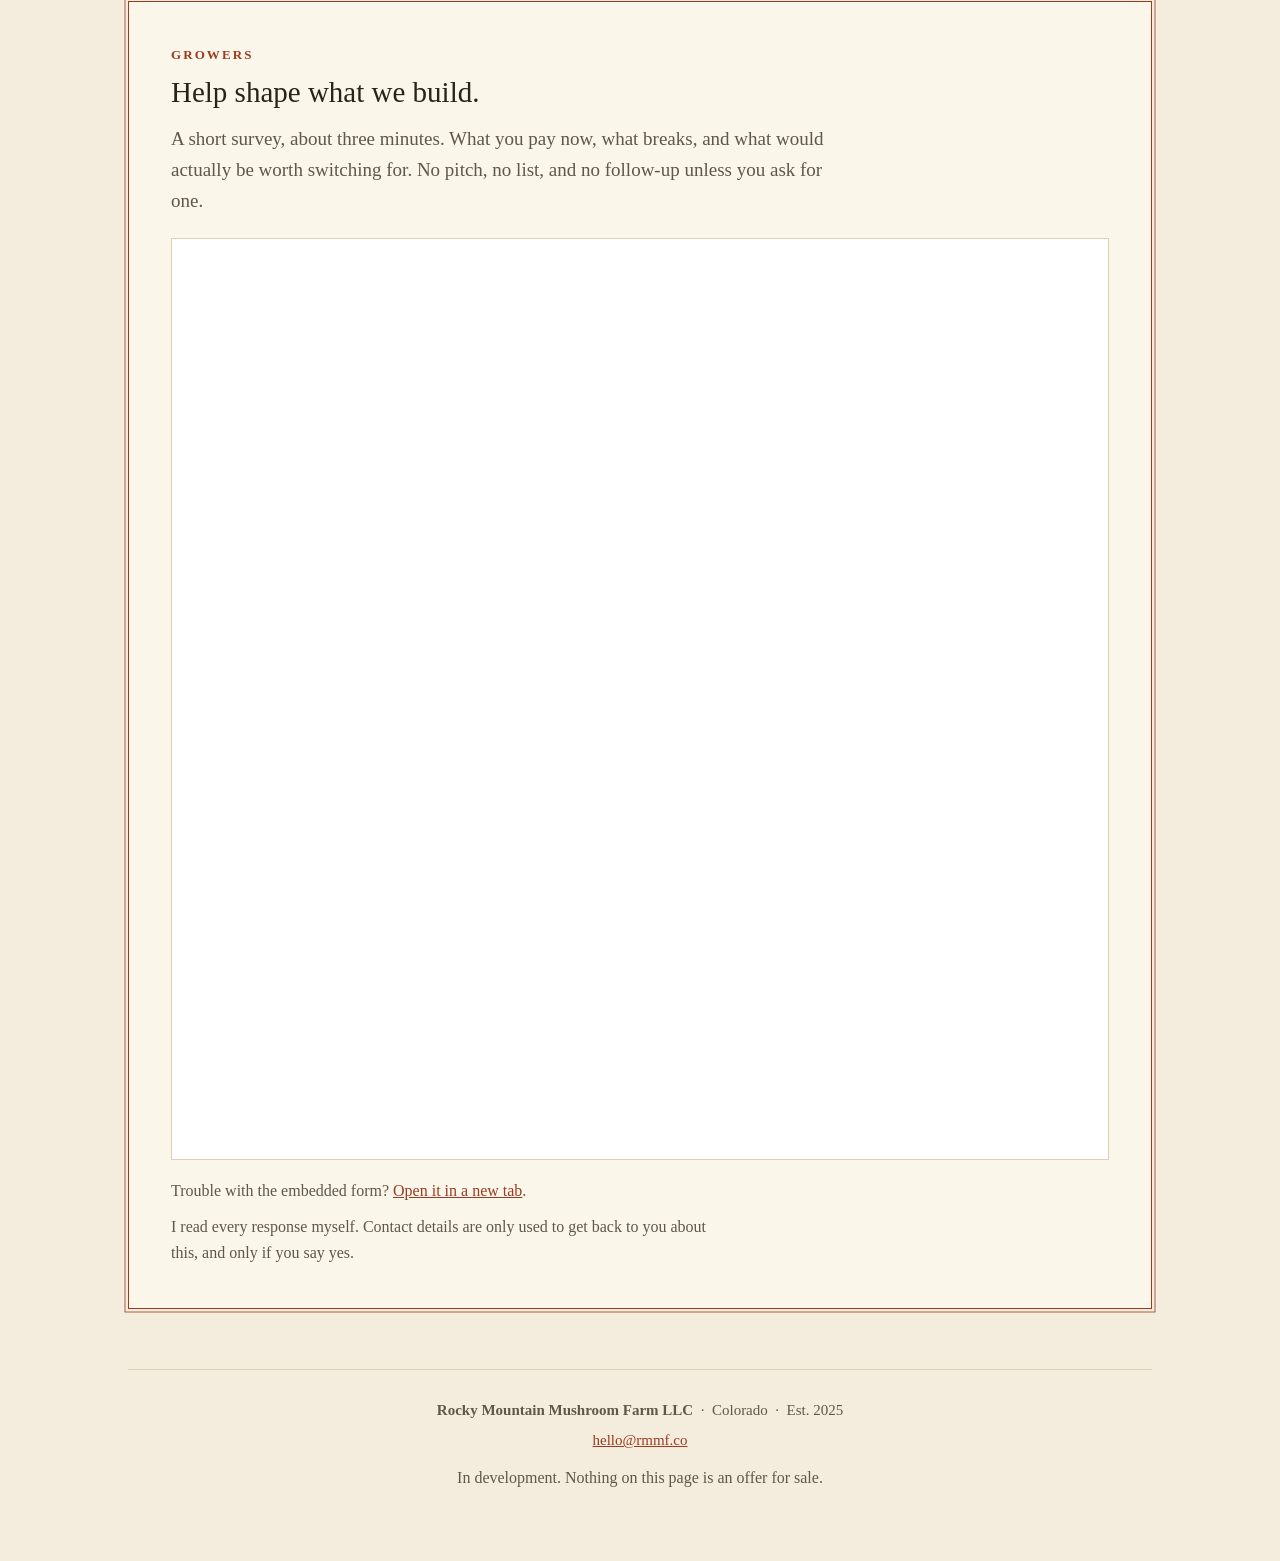
==== commit f9ce0766: "Page rewrite: lead with labour and space, add the bioreactor and the founder The problem section was" ====
--- a/index.html
+++ b/index.html
@@ -1,15 +1,16 @@
 <!doctype html>
-<html lang="en">
+<html lang="en" class="nojs">
 <head>
 <meta charset="utf-8">
+<script>document.documentElement.className="js"</script>
 <meta name="viewport" content="width=device-width,initial-scale=1">
 <title>Rocky Mountain Mushroom Farm — ready-to-fruit grow blocks for commercial growers</title>
-<meta name="description" content="Ready-to-fruit grow blocks for commercial oyster, shiitake and lion's mane growers across Colorado and the Mountain West. In development — we're talking to growers first.">
-<meta name="theme-color" content="#f4efe6" media="(prefers-color-scheme: light)">
-<meta name="theme-color" content="#161614" media="(prefers-color-scheme: dark)">
+<meta name="description" content="Ready-to-fruit grow blocks for commercial oyster, shiitake and lion's mane farms across Colorado and the Mountain West. Patent-pending production, in development.">
+<meta name="theme-color" content="#f4eddd" media="(prefers-color-scheme: light)">
+<meta name="theme-color" content="#17160f" media="(prefers-color-scheme: dark)">
 <link rel="canonical" href="https://josephchhammond.github.io/rmmf-site/">
 <meta property="og:title" content="Rocky Mountain Mushroom Farm">
-<meta property="og:description" content="Skip the grind. Keep the yield. Ready-to-fruit grow blocks for commercial growers — in development in Colorado.">
+<meta property="og:description" content="Skip the grind. Keep the yield. Ready-to-fruit grow blocks for commercial specialty-mushroom farms — in development in Colorado.">
 <meta property="og:type" content="website">
 <meta property="og:url" content="https://josephchhammond.github.io/rmmf-site/">
 <meta property="og:image" content="https://josephchhammond.github.io/rmmf-site/assets/og.png">
@@ -23,7 +24,7 @@
  "alternateName":"Rocky Mountain Mushroom Farm",
  "url":"https://josephchhammond.github.io/rmmf-site/",
  "logo":"https://josephchhammond.github.io/rmmf-site/assets/emblem.png",
- "email":"josephchhammond@gmail.com",
+ "email":"hello@rmmf.co",
  "foundingDate":"2025-01-17",
  "founder":{"@type":"Person","name":"Joey Hammond"},
  "address":{"@type":"PostalAddress","addressRegion":"CO","addressCountry":"US"},
@@ -32,212 +33,283 @@
  "knowsAbout":["mushroom substrate","ready-to-fruit grow blocks","oyster mushrooms","shiitake","lion's mane"]}
 </script>
 <style>
+  /* ── Brand tokens. These mirror Business/Marketing/Brand/BRAND_POSITIONING.md §7
+       and the `final` business-card theme in Collateral/build_business_card.py, so the
+       card and the page are the same object. Change them in both or in neither. ── */
   :root{
     color-scheme: light dark;
-    --ink:#1e1e1c; --pine:#2f4a3c; --cream:#f4efe6; --amber:#b0642e;
-    --bg:#f4efe6; --panel:#fffdfa; --line:#ddd5c7; --muted:#635c51;
-    --maxw:660px;
+    --linen:#F4EDDD;      /* card ground */
+    --ink:#2A2418;
+    --brick:#9C3B22;      /* accent — rules, wordmark, links */
+    --pine:#37543F;       /* accent2 — quiet labels */
+    --bg:var(--linen); --panel:#FBF6EA; --line:#DCD0B6; --muted:#5F5747;
+    --maxw:1080px; --measure:70ch;
+    --serif: Georgia,"Iowan Old Style","Palatino Linotype",Palatino,"Book Antiqua",
+             "Times New Roman",serif;
   }
   @media (prefers-color-scheme: dark){
-    :root{ --bg:#161614; --panel:#1e1e1b; --line:#33322d; --ink:#ece7dd;
-           --muted:#a29a8f; --pine:#8fb69c; --amber:#e0a06d; }
+    :root{ --bg:#17160F; --panel:#1E1C14; --line:#3A3527; --ink:#EDE5D2;
+           --muted:#A79D87; --brick:#D2743F; --pine:#8FB69C; }
   }
   *{box-sizing:border-box}
   html{scroll-behavior:smooth}
   body{
     margin:0; background:var(--bg); color:var(--ink);
-    font:17.5px/1.66 ui-sans-serif,system-ui,-apple-system,"Segoe UI",Inter,"Helvetica Neue",sans-serif;
-    -webkit-font-smoothing:antialiased;
-  }
-  .wrap{max-width:var(--maxw);margin:0 auto;padding:0 22px;position:relative;z-index:1}
-
-  /* Oyster-gill lattice, drawn (not traced) so it is ours outright. Sits as a very
-     quiet ground behind the header only, so the page still reads as calm. */
-  .gills{
-    position:absolute; inset:0 0 auto 0; height:520px; z-index:0; pointer-events:none;
-    background:url("assets/gills.svg") repeat; background-size:150px auto; opacity:.055;
-    -webkit-mask-image:linear-gradient(#000,transparent);
-    mask-image:linear-gradient(#000,transparent);
-  }
-  @media (prefers-color-scheme: dark){ .gills{opacity:.085} }
-
-  a.skip{
-    position:absolute; left:-9999px; top:0; background:var(--pine); color:#fff;
-    padding:10px 16px; border-radius:0 0 8px 0; z-index:10;
-  }
+    font:19px/1.62 var(--serif);
+    -webkit-font-smoothing:antialiased; text-rendering:optimizeLegibility;
+  }
+  img,video{max-width:100%;height:auto;display:block}
+
+  .wrap{max-width:var(--maxw);margin:0 auto;padding:0 28px}
+  a{color:var(--brick)}
+  a:focus-visible,.btn:focus-visible,iframe:focus-visible,summary:focus-visible{
+    outline:2px solid var(--brick); outline-offset:3px; border-radius:2px;
+  }
+  a.skip{position:absolute;left:-9999px;top:0;background:var(--pine);color:#fff;
+    padding:10px 16px;border-radius:0 0 8px 0;z-index:20}
   a.skip:focus{left:0}
 
-  header{padding:70px 0 8px;text-align:center}
-  .emblem{width:118px;height:118px;margin:0 auto 20px;display:block}
-  .emblem img{width:100%;height:auto;display:block}
+  /* ── Hero: the business card, at page scale. Double rule, letterspaced caps
+       wordmark, lozenge divider, gill ground. ── */
+  .hero{position:relative;margin:26px 0 0;padding:clamp(38px,6vw,72px) 22px;
+    text-align:center;border:1.6px solid var(--brick);
+    box-shadow:0 0 0 2.6px var(--bg),0 0 0 3.4px var(--brick);overflow:hidden}
+  .hero>*{position:relative;z-index:1}
+  .hero .gills{position:absolute;inset:0;z-index:0;pointer-events:none;
+    background:url("assets/gills.svg") repeat;background-size:150px auto;opacity:.06}
+  @media (prefers-color-scheme: dark){ .hero .gills{opacity:.10} }
+  .emblem{width:clamp(86px,11vw,116px);margin:0 auto 22px}
   @media (prefers-color-scheme: dark){ .emblem img{filter:invert(1)} }
-  .lockup{
-    font-weight:660; letter-spacing:.16em; text-transform:uppercase;
-    font-size:12.5px; line-height:1.9; color:var(--pine); margin:0 0 26px;
-  }
-  h1{
-    font-size:clamp(30px,6.4vw,46px); line-height:1.08; letter-spacing:-.025em;
-    font-weight:680; margin:0 0 16px;
-  }
-  .sub{font-size:clamp(17px,2.4vw,19px); color:var(--muted); margin:0 auto; max-width:31em}
-  .who{
-    margin:22px auto 0; font-size:14px; letter-spacing:.02em; color:var(--pine);
-    border:1px solid var(--line); border-radius:100px; padding:7px 16px;
-    display:inline-block; background:var(--panel);
-  }
-  .rule{height:1px;background:var(--line);margin:58px 0;border:0}
-
-  section{padding:6px 0}
-  h2{
-    font-size:12px; text-transform:uppercase; letter-spacing:.13em; font-weight:660;
-    color:var(--pine); margin:0 0 14px;
-  }
-  section p{margin:0 0 18px}
-  section p:last-child{margin-bottom:0}
-  strong{font-weight:640}
-  .lede{font-size:19px;line-height:1.5}
-
-  dl{margin:0}
-  dt{font-weight:640;margin:22px 0 5px}
-  dt:first-of-type{margin-top:0}
-  dd{margin:0;color:var(--muted)}
-
-  .cta{
-    background:var(--panel); border:1px solid var(--line); border-radius:14px;
-    padding:32px 26px; margin:56px 0 0;
-  }
-  .cta h2{color:var(--amber)}
-  .cta h3{font-size:23px;line-height:1.25;letter-spacing:-.015em;margin:0 0 12px;font-weight:660}
-  .cta p{color:var(--muted);margin:0 0 20px}
-  .formbox{
-    border:1px solid var(--line); border-radius:10px; overflow:hidden; background:#fff;
-  }
-  .formbox iframe{width:100%;height:900px;border:0;display:block}
-  .btn{
-    display:inline-block; background:var(--amber); color:#fff; text-decoration:none;
-    font-weight:620; padding:13px 24px; border-radius:9px;
-    transition:filter .18s ease, transform .18s ease;
-  }
+  .wordmark{font-size:clamp(15px,2.5vw,23px);letter-spacing:.22em;color:var(--brick);
+    margin:0 0 16px;font-weight:400}
+  .lozenge{display:flex;align-items:center;justify-content:center;gap:14px;
+    margin:0 auto 22px;max-width:340px;color:var(--pine)}
+  .lozenge span{flex:1;height:1px;background:currentColor;opacity:.6}
+  .lozenge b{width:7px;height:7px;background:var(--brick);transform:rotate(45deg)}
+  h1{font-size:clamp(29px,4.6vw,46px);line-height:1.12;margin:0 0 18px;font-weight:400;
+    letter-spacing:-.005em}
+  .hero p{margin:0 auto;max-width:34em;color:var(--muted);font-size:clamp(17px,1.6vw,20px)}
+  .est{margin-top:26px;font-size:13px;letter-spacing:.18em;text-transform:uppercase;
+    color:var(--pine)}
+
+  /* ── Editorial two-column body. This is the fix for "reads strange from a
+       computer": a single 660px ribbon on a 27-inch monitor is a phone layout that
+       someone stretched. Label left, prose right, measure capped. ── */
+  section{display:grid;grid-template-columns:190px minmax(0,1fr);gap:0 46px;
+    padding:52px 0;border-bottom:1px solid var(--line)}
+  section:last-of-type{border-bottom:0}
+  h2{grid-column:1;margin:6px 0 0;font-size:13px;letter-spacing:.16em;
+    text-transform:uppercase;color:var(--pine);font-weight:700}
+  .body{grid-column:2;max-width:var(--measure)}
+  .body>*:first-child{margin-top:0}
+  .body>*:last-child{margin-bottom:0}
+  .body p{margin:0 0 22px}
+  .lede{font-size:1.16em;line-height:1.45}
+  strong{font-weight:700}
+  @media (max-width:860px){
+    section{grid-template-columns:1fr;gap:0;padding:40px 0}
+    h2{grid-column:1;margin:0 0 14px}
+    .body{grid-column:1}
+  }
+
+  figure{margin:30px 0 0;border:1px solid var(--line);background:var(--panel);padding:12px}
+  figure video,figure img{width:100%}
+  figcaption{font-size:15px;line-height:1.5;color:var(--muted);padding:12px 4px 2px}
+  .media-row{display:grid;gap:20px;grid-template-columns:minmax(0,240px) minmax(0,1fr);
+    align-items:start;margin:30px 0 0}
+  .media-row figure{margin:0}
+  @media (max-width:640px){ .media-row{grid-template-columns:1fr} }
+
+  .portrait{width:150px;border-radius:50%;border:1px solid var(--line);float:right;
+    margin:4px 0 18px 26px}
+  @media (max-width:520px){ .portrait{float:none;margin:0 auto 20px} }
+
+  details{border-top:1px solid var(--line);padding:16px 0}
+  details:first-of-type{border-top:0}
+  summary{cursor:pointer;font-weight:700;list-style:none}
+  summary::-webkit-details-marker{display:none}
+  summary::after{content:"+";float:right;color:var(--brick);font-weight:400}
+  details[open] summary::after{content:"\2212"}
+  details p{margin:12px 0 0;color:var(--muted)}
+
+  /* Asset slots. Hidden on the live page; append ?draft=1 to see what is still missing. */
+  .slot{display:none;border:1.5px dashed var(--pine);padding:22px;margin:26px 0 0;
+    color:var(--pine);font-size:15px;line-height:1.5;background:var(--panel)}
+  .slot b{display:block;font-size:13px;letter-spacing:.14em;text-transform:uppercase;
+    margin-bottom:6px}
+  body.draft .slot{display:block}
+
+  .cta{border:1.6px solid var(--brick);box-shadow:0 0 0 2.6px var(--bg),0 0 0 3.4px var(--brick);
+    padding:clamp(26px,4vw,42px);margin:56px 0 0;background:var(--panel)}
+  .cta h2{grid-column:auto;margin:0 0 10px;color:var(--brick)}
+  .cta h3{font-size:clamp(22px,2.6vw,29px);line-height:1.2;margin:0 0 14px;font-weight:400}
+  .cta p{color:var(--muted);margin:0 0 22px;max-width:var(--measure)}
+  .formbox{border:1px solid var(--line);background:#fff}
+  .formbox iframe{width:100%;height:920px;border:0;display:block}
+  .btn{display:inline-block;background:var(--brick);color:#fff;text-decoration:none;
+    font-weight:700;padding:13px 26px;transition:filter .18s ease,transform .18s ease}
   .btn:hover{filter:brightness(1.08);transform:translateY(-1px)}
-  .quiet{font-size:15px;color:var(--muted)}
-  a{color:var(--pine)}
-  a:focus-visible,.btn:focus-visible,iframe:focus-visible{
-    outline:2px solid var(--amber); outline-offset:3px; border-radius:3px;
-  }
-  footer{
-    margin:64px 0 0; padding:26px 0 60px; border-top:1px solid var(--line);
-    font-size:14px; color:var(--muted); text-align:center;
-  }
+  .quiet{font-size:16px;color:var(--muted)}
+
+  footer{margin:60px 0 0;padding:28px 0 64px;border-top:1px solid var(--line);
+    font-size:15px;color:var(--muted);text-align:center}
   footer p{margin:0 0 6px}
 
-  /* Motion is opt-out by default: sections start visible, and only animate for
-     users who have not asked for reduced motion AND whose browser supports it. */
+  /* Scoped to .js: without scripting the sections are simply visible. An earlier
+     version hid them in CSS and revealed them from JS, which meant one script error
+     blanked everything below the hero. */
   @media (prefers-reduced-motion: no-preference){
-    .fade{opacity:0;transform:translateY(10px);transition:opacity .45s ease,transform .45s ease}
-    .fade.in{opacity:1;transform:none}
-  }
-  @media (max-width:520px){
-    header{padding-top:48px}
-    .cta{padding:26px 18px}
-    .formbox iframe{height:1050px}
-  }
+    .js .fade{opacity:0;transform:translateY(10px);
+      transition:opacity .45s ease,transform .45s ease}
+    .js .fade.in{opacity:1;transform:none}
+  }
+  @media (max-width:520px){ .formbox iframe{height:1060px} }
 </style>
 </head>
 <body>
 <a class="skip" href="#survey">Skip to the grower survey</a>
-<div class="gills" aria-hidden="true"></div>
 <div class="wrap">
 
-  <header>
+  <header class="hero">
+    <div class="gills" aria-hidden="true"></div>
     <div class="emblem">
-      <img src="assets/emblem.png" width="118" height="118" decoding="async"
+      <img src="assets/emblem.png" width="116" height="116" decoding="async"
            alt="Rocky Mountain Mushroom Farm — woodcut oyster-mushroom seal">
     </div>
-
-    <div class="lockup">Rocky&nbsp;Mountain<br>Mushroom&nbsp;Farm</div>
-
-    <h1>Skip the grind.<br>Keep the yield.</h1>
-    <p class="sub">A ready-to-fruit grow block for <strong>commercial growers</strong> — oyster,
-    shiitake and lion's mane. In development in Colorado.</p>
-    <p><span class="who">For growers across Colorado and the Mountain West</span></p>
+    <p class="wordmark">ROCKY&nbsp;MOUNTAIN&nbsp; MUSHROOM&nbsp;FARM</p>
+    <div class="lozenge" aria-hidden="true"><span></span><b></b><span></span></div>
+    <h1>Skip the grind. Keep the yield.</h1>
+    <p>Ready-to-fruit grow blocks for commercial specialty-mushroom farms.
+       Oyster, shiitake, lion's mane. In development in Colorado.</p>
+    <p class="est">Est. 2025 &nbsp;·&nbsp; Colorado &amp; the Mountain West</p>
   </header>
 
-  <hr class="rule">
-
   <section class="fade">
     <h2>The problem</h2>
-    <p class="lede">Substrate is the wall — and it's a <strong>space</strong> problem before
-    it's anything else.</p>
-    <p>The prep line, the clean room, the incubation racks: they take the square footage you'd
-    rather be fruiting in, and they cap how much you can grow no matter how much you can sell.
-    Then there's what you lose. A contaminated block doesn't cost you the few dollars of
-    sawdust in it — it costs you the <strong>$20–30 of mushrooms it would have grown</strong>.</p>
-    <p>Most growers know the trade already: at some point it becomes worth paying someone else
-    to make the block, just to get the room and the hours back.</p>
-  </section>
-
-  <hr class="rule">
+    <div class="body">
+      <p class="lede">Growing gourmet mushrooms is mostly not about growing mushrooms.
+      It's about substrate.</p>
+      <p>Mixing, cooking, cooling, inoculating, incubating: hours of labor and a
+      large share of your floor space, spent before a single mushroom starts to form.
+      It's also the part that scales worst. Every block you want to fruit costs you more
+      prep time and more room to do the prep in, so the ceiling on the operation ends up
+      being set by the least interesting part of it.</p>
+      <p>Which is why, at some point, most growers work out that it's worth paying
+      someone else to make the block.</p>
+    </div>
+  </section>
 
   <section class="fade">
     <h2>What we're building</h2>
-    <p>A <strong>ready-to-fruit block</strong> that resists contamination on its own — and a
-    reworked way of making it. Prep space becomes growing space.</p>
-    <p>We're not selling yet. No orders, no waitlist, no pre-orders. Right now I'm talking to
-    growers to make sure the thing we build is the thing that's actually worth switching for —
-    and the growers I talk to now are the ones I'd want as first trial partners.</p>
-  </section>
-
-  <hr class="rule">
+    <div class="body">
+      <p>A <strong>ready-to-fruit block you buy instead of make</strong>. Prep hours go
+      back into growing and selling. Prep space becomes fruiting space.</p>
+      <p>We're not selling yet: no orders, no waitlist, no pre-orders. Right now I'm
+      talking to growers, and the growers I talk to now are the ones I'd want as first
+      trial partners.</p>
+    </div>
+  </section>
+
+  <section class="fade">
+    <h2>How it works</h2>
+    <div class="body">
+      <p>Three things at once.</p>
+      <p><strong>Scale.</strong> Making blocks a thousand at a time costs less per block
+      than making them a hundred at a time. Most of the industry's substrate is made in
+      small batches on-farm, which is the expensive way to do it.</p>
+      <p><strong>Custom machinery.</strong> Several steps in substrate prep have no good
+      equipment behind them, so they get done by hand. We're building the machines for
+      those steps.</p>
+      <p><strong>A patent-pending method</strong> that takes a large part of the prep
+      process out altogether. That's the piece I can't say more about until the patent
+      work is further along, and I'd rather say that plainly than talk around it.</p>
+    </div>
+  </section>
+
+  <section class="fade">
+    <h2>Where this came from</h2>
+    <div class="body">
+      <p>About five years of testing sits behind this, and it didn't start with
+      mushrooms. It started with a bioreactor.</p>
+      <div class="media-row">
+        <figure>
+          <video src="assets/bioreactor.mp4" poster="assets/bioreactor_poster.jpg"
+                 autoplay muted loop playsinline preload="metadata"
+                 aria-label="Aerated liquid culture running in a glass bioreactor"></video>
+        </figure>
+        <div>
+          <p>Aerated liquid culture in a stirred glass vessel: growth parameters,
+          response to different nutrients, flocculation control. Learning what the
+          organism actually wants, measured rather than guessed.</p>
+          <p>Before mushrooms, my background was <strong>contamination control in
+          aerospace</strong>. Keeping a process clean at industrial scale is the same
+          problem in both places, and it's the through-line here.</p>
+        </div>
+      </div>
+      <div class="slot"><b>Asset slot — bench photo</b>
+        Stage A vials on the rack, natural light. Highest-value image you don't have yet:
+        it makes "a bench campaign is running" visible rather than claimed.</div>
+    </div>
+  </section>
 
   <section class="fade">
     <h2>The homework</h2>
-    <p>This isn't armchair. Behind it is a technical plan running about <strong>470 pages</strong>
-    and drawing on more than <strong>500 sources</strong>, and a bench-test campaign that has
-    been running since July 2026.</p>
-    <p><strong>Patent pending</strong> — provisional filed July 2026. Rocky Mountain Mushroom
-    Farm LLC is a Colorado company, formed 2025.</p>
-    <p class="quiet">Serious partners can review the technical detail under NDA.</p>
-  </section>
-
-  <hr class="rule">
-
-  <section class="fade">
-    <h2>Questions growers ask</h2>
-    <dl>
-      <dt>How does it work?</dt>
-      <dd>The short answer is that it's a change to the block itself rather than to your
-      process — which is the part I can't say more about until the patent work is further
-      along. I'd rather be straight about that than hand-wave.</dd>
-
-      <dt>What will it cost?</dt>
-      <dd>I won't quote a price I can't yet stand behind. The target is to compete on what a
-      block <em>loses</em> you, not just what it costs you.</dd>
-
-      <dt>When can I get one?</dt>
-      <dd>Not this year. The bench work has to finish first, then trials. If you want to be in
-      the first round, the survey below is how you get on that list.</dd>
-
-      <dt>Are you real?</dt>
-      <dd>A Colorado LLC formed in January 2025, one person, a filed provisional, and a bench
-      campaign running now. Small and real beats big and vapor.</dd>
-    </dl>
-  </section>
-
-  <hr class="rule">
+    <div class="body">
+      <p>There's a written technical plan behind all of it: about <strong>470 pages</strong>
+      drawing on more than <strong>500 sources</strong>, plus a bench campaign that has
+      been running since July 2026.</p>
+      <p><strong>Patent pending</strong> — provisional filed July 2026. Rocky Mountain
+      Mushroom Farm LLC is a Colorado company, formed 2025.</p>
+      <div class="slot"><b>Asset slot — the paper</b>
+        A photograph or screenshot of a spread from the technical plan, ideally the
+        mycology section. "470 pages" is a claim; a picture of it is evidence, and it's
+        the cheapest credibility on the page.</div>
+    </div>
+  </section>
 
   <section class="fade">
     <h2>Who's behind it</h2>
-    <p>I'm Joey Hammond, and I came at this from the ground up — the block is the thing I kept
-    wishing someone would fix, so I started working on it.</p>
-    <p>I'd like local and regional growers to be the first partners, and I'd rather build what
-    they actually need than guess at it.</p>
+    <div class="body">
+      <img class="portrait" src="assets/headshot.jpg" width="150" height="150"
+           loading="lazy" decoding="async" alt="Joey Hammond, founder">
+      <p>I'm Joey Hammond. I came at this from the engineering side rather than the
+      farming side, and the block is the thing I kept wishing someone would fix, so I
+      started working on it.</p>
+      <p>I'd like local and regional growers to be the first partners. I'd rather build
+      what they actually need than guess at it, which is what the survey below is for.</p>
+    </div>
+  </section>
+
+  <section class="fade">
+    <h2>Questions</h2>
+    <div class="body">
+      <details>
+        <summary>What will it cost?</summary>
+        <p>I won't quote a price I can't stand behind yet. The target is to beat what a
+        block costs you to make once your own labor is counted.</p>
+      </details>
+      <details>
+        <summary>When can I get one?</summary>
+        <p>Not this year. Bench work finishes first, then trials. The survey below is how
+        you get into the first round.</p>
+      </details>
+      <details>
+        <summary>What species?</summary>
+        <p>Oyster, shiitake and lion's mane first — the sawdust-block species. Which one
+        leads depends partly on what growers say they need.</p>
+      </details>
+      <div class="slot"><b>Asset slot — the block itself</b>
+        A photograph of a finished block, once there is one to photograph. This becomes
+        the hero image and the page gets rebuilt around it.</div>
+    </div>
   </section>
 
   <div class="cta" id="survey">
     <h2>Growers</h2>
     <h3>Help shape what we build.</h3>
-    <p>A short survey — about three minutes. What you pay now, what breaks, what would actually
-    be worth switching for. No pitch, no list, no follow-up unless you ask for one.</p>
+    <p>A short survey, about three minutes. What you pay now, what breaks, and what would
+    actually be worth switching for. No pitch, no list, and no follow-up unless you ask
+    for one.</p>
 
     <div class="formbox">
       <iframe id="form"
@@ -253,55 +325,64 @@
     <p class="quiet" style="margin:18px 0 0">Trouble with the embedded form?
       <a href="https://docs.google.com/forms/d/e/1FAIpQLSfUeYQKqmvA3QiG3QzPqCAmZxPaDbci2TvxzfmQJzX1xI_8oQ/viewform">Open
       it in a new tab</a>.</p>
-    <p class="quiet" style="margin:10px 0 0">What happens next: I read every response myself.
-      Your contact details are only used to get back to you about this, and only if you say yes.
-      If your answers suggest you're a fit for early trials, you'll hear from me before anyone
-      else does — otherwise you won't hear from me at all.</p>
+    <p class="quiet" style="margin:10px 0 0">I read every response myself. Contact details
+      are only used to get back to you about this, and only if you say yes.</p>
   </div>
 
   <footer>
-    <p><strong>Rocky Mountain Mushroom Farm LLC</strong> · Colorado · formed 2025</p>
-    <p><a href="mailto:josephchhammond@gmail.com">josephchhammond@gmail.com</a></p>
-    <p class="quiet" style="margin-top:12px">In development. Nothing on this page is an offer
-    for sale.</p>
+    <p><strong>Rocky Mountain Mushroom Farm LLC</strong> &nbsp;·&nbsp; Colorado
+       &nbsp;·&nbsp; Est. 2025</p>
+    <p><a href="mailto:hello@rmmf.co">hello@rmmf.co</a></p>
+    <p class="quiet" style="margin-top:12px">In development. Nothing on this page is an
+    offer for sale.</p>
   </footer>
 
 </div>
 
 <script>
-// Load the form iframe only when the reader gets near it: it is by far the heaviest
-// thing on the page and most visitors never scroll to it.
 (function(){
+  // Asset slots are for the owner, not the public: ?draft=1 reveals them.
+  if (new URLSearchParams(location.search).has('draft')) document.body.classList.add('draft');
+
+  // The form iframe is by far the heaviest thing here and most readers never reach it.
   var f = document.getElementById('form');
   function go(){ if (f && f.src.indexOf('about:blank') === 0) f.src = f.dataset.src; }
   if ('IntersectionObserver' in window){
     new IntersectionObserver(function(es, o){
       es.forEach(function(e){ if (e.isIntersecting){ go(); o.disconnect(); } });
-    }, {rootMargin: '600px'}).observe(f.parentNode);
+    }, {rootMargin:'700px'}).observe(f.parentNode);
   } else { go(); }
 
-  // Attribution: the card QR carries ?src=card. Kept in sessionStorage so it survives
-  // the scroll to the form, and stamped into the form's prefill if one is configured.
+  // Card QR carries ?src=card, kept so it survives the scroll to the form.
   var src = new URLSearchParams(location.search).get('src');
   if (src) { try { sessionStorage.setItem('rmmf_src', src); } catch(e){} }
 
-  // Motion, only for readers who have not asked for less of it.
-  if (window.matchMedia && !window.matchMedia('(prefers-reduced-motion: reduce)').matches
-      && 'IntersectionObserver' in window){
+  var reduce = window.matchMedia && window.matchMedia('(prefers-reduced-motion: reduce)').matches;
+  if (!reduce && 'IntersectionObserver' in window){
     var io = new IntersectionObserver(function(es){
       es.forEach(function(e){ if (e.isIntersecting){ e.target.classList.add('in'); io.unobserve(e.target); } });
-    }, {threshold: 0.12});
+    }, {threshold:0.1});
     document.querySelectorAll('.fade').forEach(function(el){ io.observe(el); });
   } else {
     document.querySelectorAll('.fade').forEach(function(el){ el.classList.add('in'); });
   }
+
+  // A muted autoplay video is blocked on some low-power/data-saver setups. If it never
+  // starts, the poster is already showing, so nothing breaks -- but pause it off-screen
+  // so it is not decoding frames nobody is looking at.
+  var v = document.querySelector('video');
+  if (v && 'IntersectionObserver' in window){
+    new IntersectionObserver(function(es){
+      es.forEach(function(e){ if (e.isIntersecting) { v.play().catch(function(){}); } else { v.pause(); } });
+    }, {threshold:0.15}).observe(v);
+  }
 })();
 </script>
 
-<!-- ANALYTICS (owner action). Cloudflare Web Analytics is free, needs no cookie banner,
-     and collects no personal data. Once you have a token, paste this line right here:
+<!-- ANALYTICS (owner action). Cloudflare Web Analytics is free, cookieless, and needs no
+     consent banner. Once you have a token, paste this line here:
 <script defer src="https://static.cloudflareinsights.com/beacon.min.js"
         data-cf-beacon='{"token": "PASTE_YOUR_TOKEN"}'></script>
-     Setup steps are in ../CLOUDFLARE_AND_DOMAIN_SETUP.md -->
+     Steps: ../CLOUDFLARE_AND_DOMAIN_SETUP.md -->
 </body>
 </html>
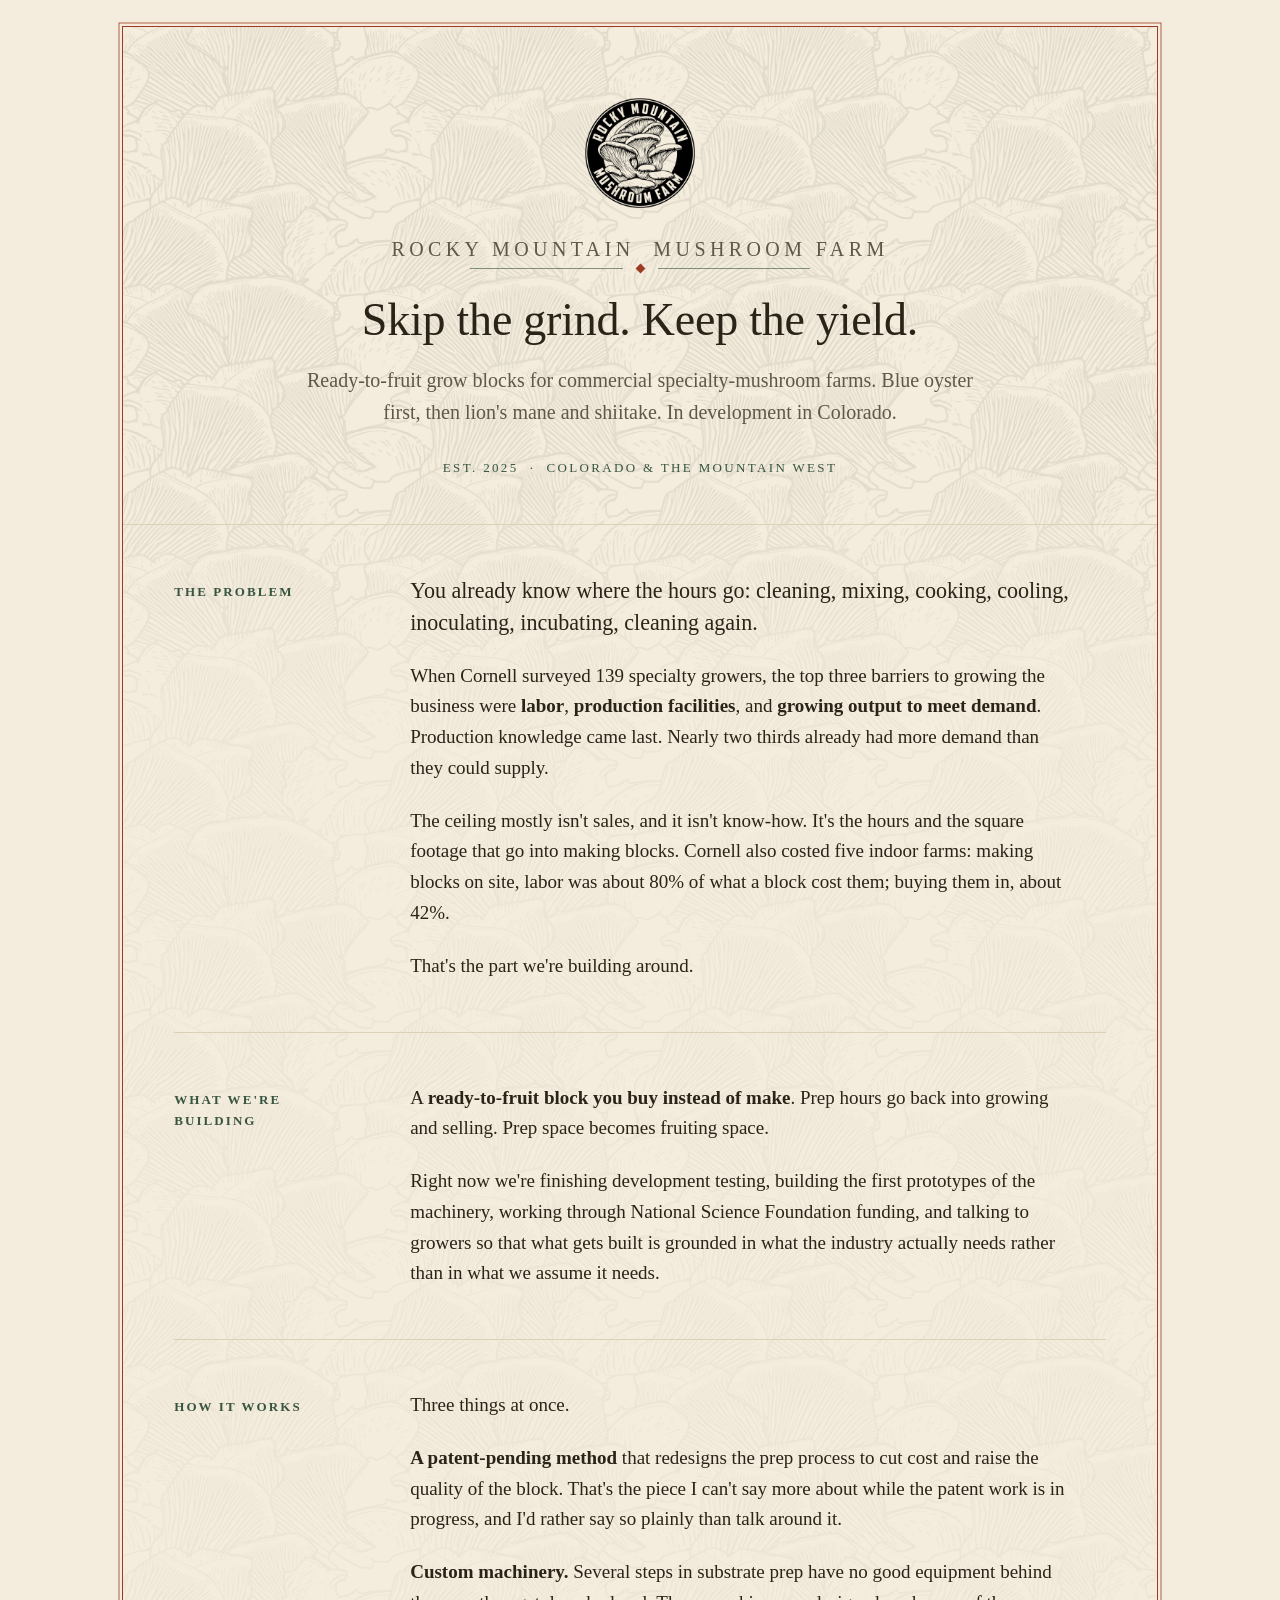
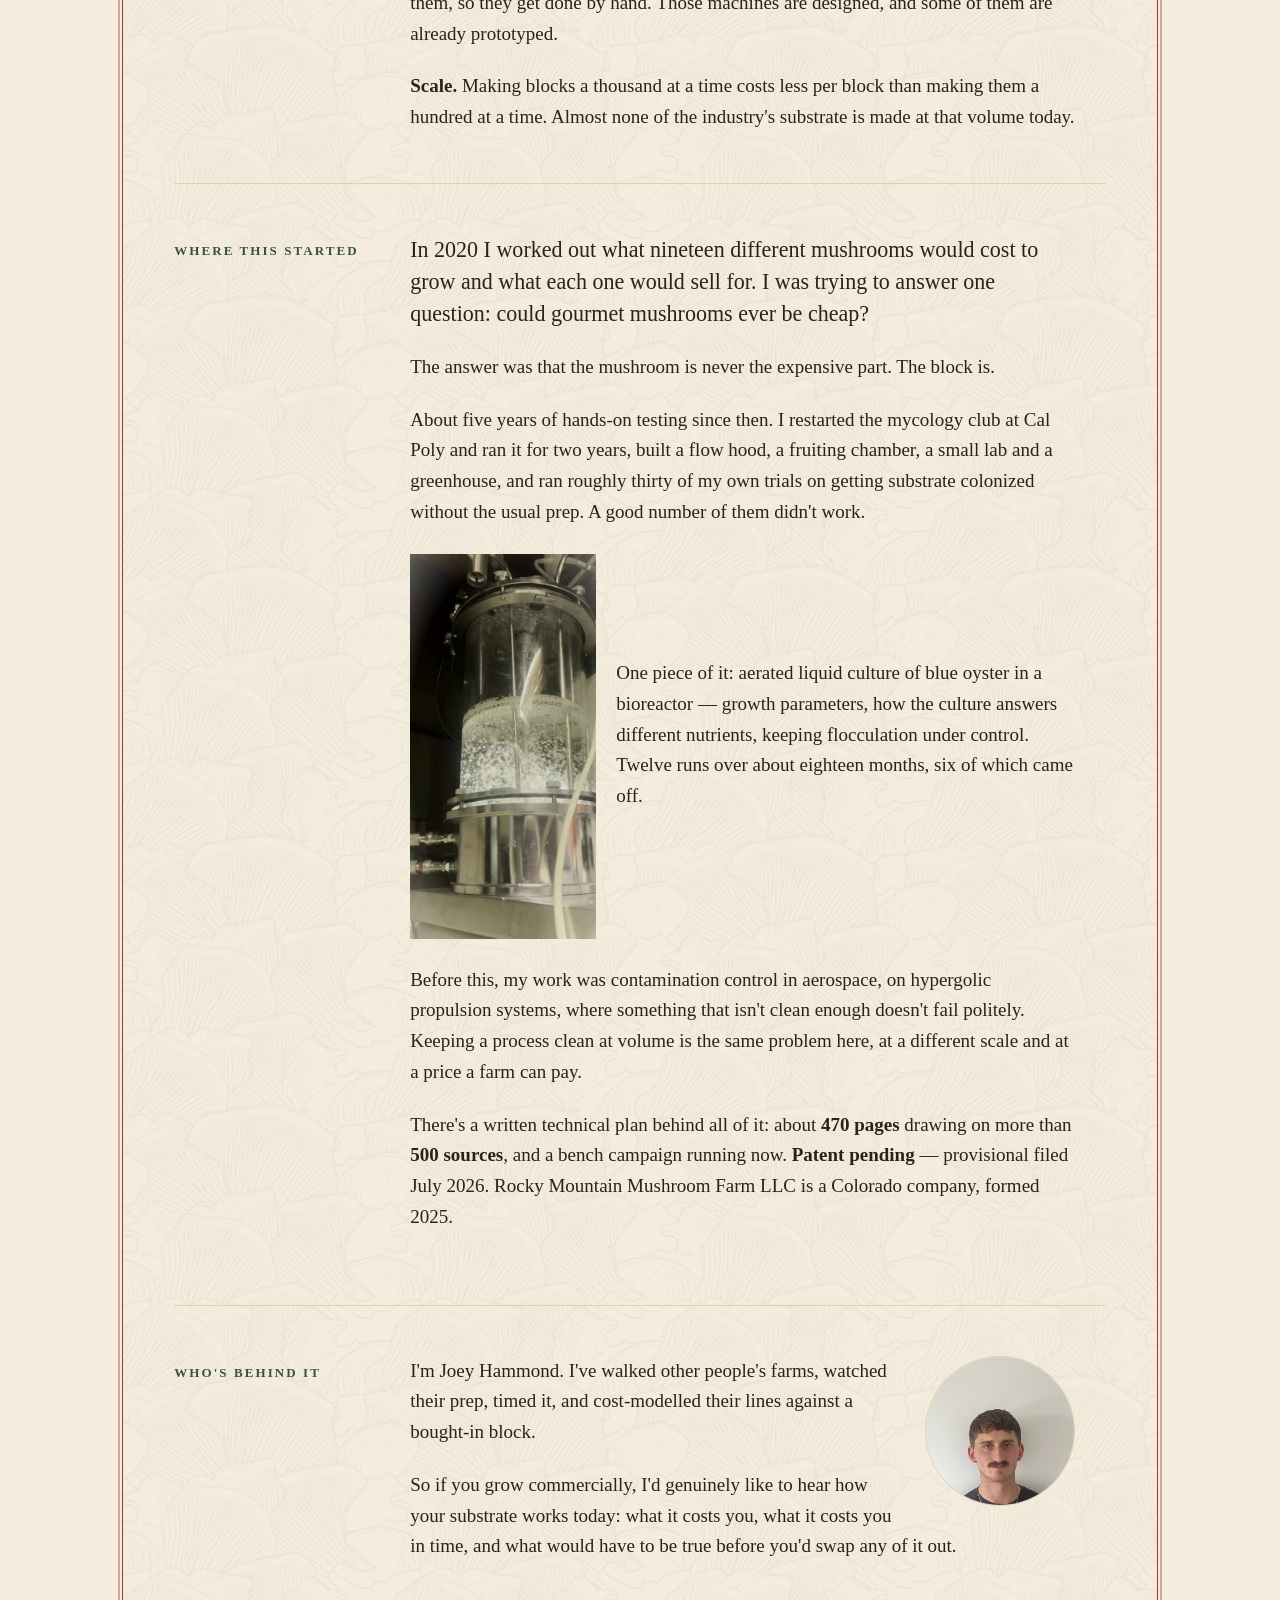
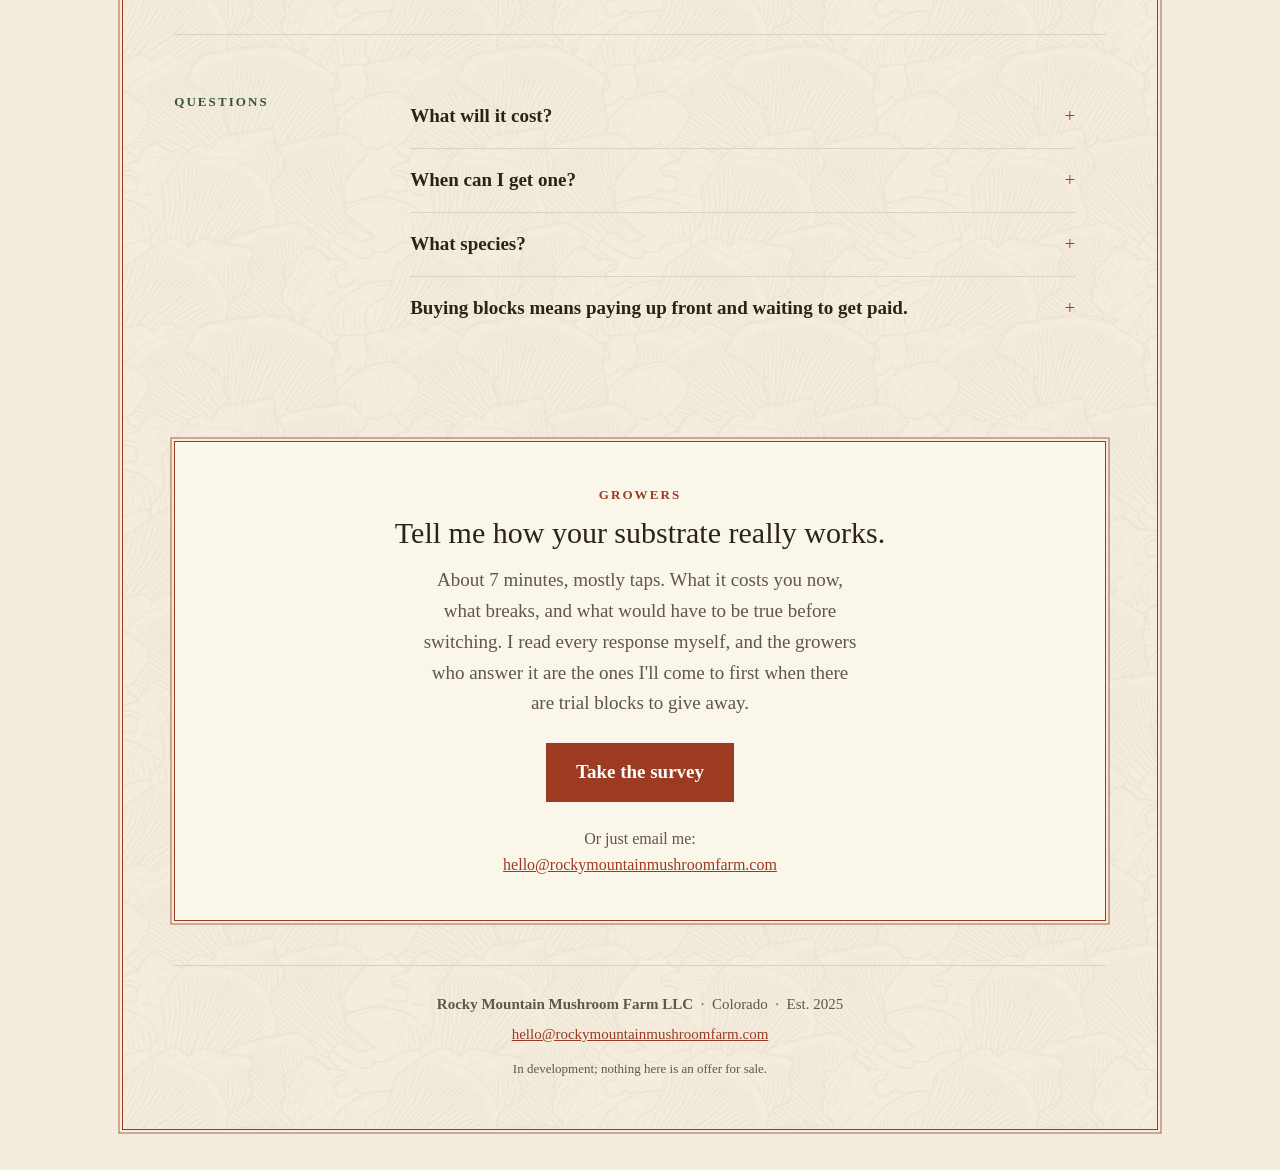
==== commit 9751fc04: "Site v3: whole-sheet frame, gill pattern, survey split onto its own page The landing page and the su" ====
--- a/index.html
+++ b/index.html
@@ -5,7 +5,7 @@
 <script>document.documentElement.className="js"</script>
 <meta name="viewport" content="width=device-width,initial-scale=1">
 <title>Rocky Mountain Mushroom Farm — ready-to-fruit grow blocks for commercial growers</title>
-<meta name="description" content="Ready-to-fruit grow blocks for commercial oyster, shiitake and lion's mane farms across Colorado and the Mountain West. Patent-pending production, in development.">
+<meta name="description" content="Ready-to-fruit grow blocks for commercial oyster, lion's mane and shiitake farms across Colorado and the Mountain West. Patent-pending production, in development.">
 <meta name="theme-color" content="#f4eddd" media="(prefers-color-scheme: light)">
 <meta name="theme-color" content="#17160f" media="(prefers-color-scheme: dark)">
 <link rel="canonical" href="https://josephchhammond.github.io/rmmf-site/">
@@ -17,25 +17,25 @@
 <meta name="twitter:card" content="summary_large_image">
 <link rel="icon" type="image/png" href="assets/emblem.png">
 <link rel="apple-touch-icon" href="assets/emblem.png">
-<link rel="preconnect" href="https://docs.google.com">
 <script type="application/ld+json">
 {"@context":"https://schema.org","@type":"Organization",
  "name":"Rocky Mountain Mushroom Farm LLC",
  "alternateName":"Rocky Mountain Mushroom Farm",
  "url":"https://josephchhammond.github.io/rmmf-site/",
  "logo":"https://josephchhammond.github.io/rmmf-site/assets/emblem.png",
- "email":"hello@rmmf.co",
+ "email":"hello@rockymountainmushroomfarm.com",
  "foundingDate":"2025-01-17",
  "founder":{"@type":"Person","name":"Joey Hammond"},
  "address":{"@type":"PostalAddress","addressRegion":"CO","addressCountry":"US"},
  "areaServed":[{"@type":"State","name":"Colorado"},{"@type":"Place","name":"Mountain West"}],
- "description":"Develops ready-to-fruit mushroom grow blocks for commercial growers of oyster, shiitake and lion's mane.",
+ "description":"Develops ready-to-fruit mushroom grow blocks for commercial growers of oyster, lion's mane and shiitake.",
  "knowsAbout":["mushroom substrate","ready-to-fruit grow blocks","oyster mushrooms","shiitake","lion's mane"]}
 </script>
 <style>
   /* ── Brand tokens. These mirror Business/Marketing/Brand/BRAND_POSITIONING.md §7
        and the `final` business-card theme in Collateral/build_business_card.py, so the
-       card and the page are the same object. Change them in both or in neither. ── */
+       card and the page are the same object. ../Brand/check_brand.py compares them by
+       VALUE and fails the build if they drift. Change them in both or in neither. ── */
   :root{
     color-scheme: light dark;
     --linen:#F4EDDD;      /* card ground */
@@ -60,24 +60,45 @@
   }
   img,video{max-width:100%;height:auto;display:block}
 
-  .wrap{max-width:var(--maxw);margin:0 auto;padding:0 28px}
+  .wrap{max-width:var(--maxw);margin:0 auto;padding:26px 22px 40px}
   a{color:var(--brick)}
-  a:focus-visible,.btn:focus-visible,iframe:focus-visible,summary:focus-visible{
+  a:focus-visible,.btn:focus-visible,summary:focus-visible{
     outline:2px solid var(--brick); outline-offset:3px; border-radius:2px;
   }
   a.skip{position:absolute;left:-9999px;top:0;background:var(--pine);color:#fff;
     padding:10px 16px;border-radius:0 0 8px 0;z-index:20}
   a.skip:focus{left:0}
 
-  /* ── Hero: the business card, at page scale. Double rule, letterspaced caps
-       wordmark, lozenge divider, gill ground. ── */
-  .hero{position:relative;margin:26px 0 0;padding:clamp(38px,6vw,72px) 22px;
-    text-align:center;border:1.6px solid var(--brick);
-    box-shadow:0 0 0 2.6px var(--bg),0 0 0 3.4px var(--brick);overflow:hidden}
-  .hero>*{position:relative;z-index:1}
-  .hero .gills{position:absolute;inset:0;z-index:0;pointer-events:none;
-    background:url("assets/gills.svg") repeat;background-size:150px auto;opacity:.06}
-  @media (prefers-color-scheme: dark){ .hero .gills{opacity:.10} }
+  /* ── The sheet. The card's double rule now wraps the WHOLE page rather than just
+       the masthead (owner, 2026-07-31), so the site reads as one printed object --
+       a seed packet, a field-guide plate -- instead of a bordered header sitting on
+       top of an ordinary web page. ── */
+  .sheet{position:relative;border:1.6px solid var(--brick);
+    box-shadow:0 0 0 2.6px var(--bg),0 0 0 3.4px var(--brick);
+    padding:0 clamp(20px,4vw,52px) clamp(26px,4vw,44px);background:var(--bg);
+    overflow:hidden}
+  /* The gill pattern, behind everything on the sheet rather than just the masthead.
+     assets/gills.png is a transparent tile of black linework -- the white ground and
+     the cap-body fills are keyed out by Brand/pattern/export_backgrounds.py, so the
+     only thing here is the drawing. Opacity lives in CSS because the right value
+     differs by scheme, and dark mode inverts the black to a warm light instead of
+     shipping a second file. */
+  .sheet::before{content:"";position:absolute;inset:0;z-index:0;pointer-events:none;
+    background:url("assets/gills.png") repeat;background-size:270px 270px;opacity:.075;
+    /* Full strength behind the masthead, then down to a whisper behind the reading.
+       A tint you can see while you read is a tint that is competing with the type. */
+    -webkit-mask-image:linear-gradient(180deg,#000 0,#000 clamp(300px,34vw,470px),
+      rgba(0,0,0,.42) calc(clamp(300px,34vw,470px) + 240px),rgba(0,0,0,.42) 100%);
+    mask-image:linear-gradient(180deg,#000 0,#000 clamp(300px,34vw,470px),
+      rgba(0,0,0,.42) calc(clamp(300px,34vw,470px) + 240px),rgba(0,0,0,.42) 100%)}
+  .sheet>*{position:relative;z-index:1}
+  @media (prefers-color-scheme: dark){
+    .sheet::before{opacity:.13;filter:invert(1)}
+  }
+
+  .hero{position:relative;margin:0 calc(-1 * clamp(20px,4vw,52px));
+    padding:clamp(38px,6vw,68px) 22px clamp(30px,4vw,46px);
+    text-align:center;border-bottom:1px solid var(--line)}
   .emblem{width:clamp(86px,11vw,116px);margin:0 auto 22px}
   @media (prefers-color-scheme: dark){ .emblem img{filter:invert(1)} }
   .wordmark{font-size:clamp(15px,2.5vw,23px);letter-spacing:.22em;color:var(--brick);
@@ -89,14 +110,15 @@
   h1{font-size:clamp(29px,4.6vw,46px);line-height:1.12;margin:0 0 18px;font-weight:400;
     letter-spacing:-.005em}
   .hero p{margin:0 auto;max-width:34em;color:var(--muted);font-size:clamp(17px,1.6vw,20px)}
-  .est{margin-top:26px;font-size:13px;letter-spacing:.18em;text-transform:uppercase;
-    color:var(--pine)}
-
-  /* ── Editorial two-column body. This is the fix for "reads strange from a
-       computer": a single 660px ribbon on a 27-inch monitor is a phone layout that
-       someone stretched. Label left, prose right, measure capped. ── */
+  /* `.hero p` is (0,1,1) and `.est` alone is (0,1,0), so the margin below never
+     applied and the est line sat on top of the sub-head. Specificity, not taste. */
+  .hero p.est{margin-top:28px;font-size:13px;letter-spacing:.18em;
+    text-transform:uppercase;color:var(--pine)}
+
+  /* ── Editorial two-column body: label left, prose right, measure capped. A single
+       narrow ribbon on a 27-inch monitor is a phone layout that someone stretched. ── */
   section{display:grid;grid-template-columns:190px minmax(0,1fr);gap:0 46px;
-    padding:52px 0;border-bottom:1px solid var(--line)}
+    padding:50px 0;border-bottom:1px solid var(--line)}
   section:last-of-type{border-bottom:0}
   h2{grid-column:1;margin:6px 0 0;font-size:13px;letter-spacing:.16em;
     text-transform:uppercase;color:var(--pine);font-weight:700}
@@ -105,18 +127,31 @@
   .body>*:last-child{margin-bottom:0}
   .body p{margin:0 0 22px}
   .lede{font-size:1.16em;line-height:1.45}
+  .chores{margin:0 0 22px;font-size:1.06em}
   strong{font-weight:700}
   @media (max-width:860px){
-    section{grid-template-columns:1fr;gap:0;padding:40px 0}
+    section{grid-template-columns:1fr;gap:0;padding:38px 0}
     h2{grid-column:1;margin:0 0 14px}
     .body{grid-column:1}
   }
 
-  figure{margin:30px 0 0;border:1px solid var(--line);background:var(--panel);padding:12px}
+  /* The bioreactor clip was shot against a lab wall, and its top-right corner was a
+     hard white panel that punched a hole in the page. build_media.py crops the wall
+     out and grades the highlights down to linen; this mask does the rest, dissolving
+     the rectangle into whatever the page ground is. It has to be CSS, not baked in:
+     the ground is linen in light mode and near-black in dark mode. */
+  figure{margin:30px 0 0}
+  figure.plate{border:1px solid var(--line);background:var(--panel);padding:12px}
   figure video,figure img{width:100%}
-  figcaption{font-size:15px;line-height:1.5;color:var(--muted);padding:12px 4px 2px}
-  .media-row{display:grid;gap:20px;grid-template-columns:minmax(0,240px) minmax(0,1fr);
-    align-items:start;margin:30px 0 0}
+  figure.clip video{
+    -webkit-mask-image:radial-gradient(ellipse 84% 76% at 50% 48%,
+      #000 60%,rgba(0,0,0,.62) 85%,transparent 100%);
+    mask-image:radial-gradient(ellipse 84% 76% at 50% 48%,
+      #000 60%,rgba(0,0,0,.62) 85%,transparent 100%);
+  }
+  figcaption{font-size:15px;line-height:1.5;color:var(--muted);padding:10px 4px 2px}
+  .media-row{display:grid;gap:20px;grid-template-columns:minmax(0,186px) minmax(0,1fr);
+    align-items:center;margin:26px 0 0}
   .media-row figure{margin:0}
   @media (max-width:640px){ .media-row{grid-template-columns:1fr} }
 
@@ -132,26 +167,29 @@
   details[open] summary::after{content:"\2212"}
   details p{margin:12px 0 0;color:var(--muted)}
 
-  /* Asset slots. Hidden on the live page; append ?draft=1 to see what is still missing. */
-  .slot{display:none;border:1.5px dashed var(--pine);padding:22px;margin:26px 0 0;
+  /* Asset slots. Visible by default WHEN YOU ARE LOOKING AT THE PAGE (owner asked for
+     that, 2026-07-31) and hidden on the live site, where they would show a visitor a
+     set of dashed boxes explaining which of the page's claims have no evidence behind
+     them yet. The inline script below decides: file:// and localhost show them, a real
+     host does not, and ?draft=1 forces them on anywhere. */
+  .slot{display:block;border:1.5px dashed var(--pine);padding:20px;margin:26px 0 0;
     color:var(--pine);font-size:15px;line-height:1.5;background:var(--panel)}
   .slot b{display:block;font-size:13px;letter-spacing:.14em;text-transform:uppercase;
     margin-bottom:6px}
-  body.draft .slot{display:block}
+  .slot i{display:block;font-style:normal;color:var(--muted);font-size:14px;margin-top:6px}
+  body.clean .slot{display:none}
 
   .cta{border:1.6px solid var(--brick);box-shadow:0 0 0 2.6px var(--bg),0 0 0 3.4px var(--brick);
-    padding:clamp(26px,4vw,42px);margin:56px 0 0;background:var(--panel)}
+    padding:clamp(26px,4vw,42px);margin:52px 0 0;background:var(--panel);text-align:center}
   .cta h2{grid-column:auto;margin:0 0 10px;color:var(--brick)}
-  .cta h3{font-size:clamp(22px,2.6vw,29px);line-height:1.2;margin:0 0 14px;font-weight:400}
-  .cta p{color:var(--muted);margin:0 0 22px;max-width:var(--measure)}
-  .formbox{border:1px solid var(--line);background:#fff}
-  .formbox iframe{width:100%;height:920px;border:0;display:block}
+  .cta h3{font-size:clamp(22px,2.6vw,30px);line-height:1.2;margin:0 0 14px;font-weight:400}
+  .cta p{color:var(--muted);margin:0 auto 24px;max-width:46ch}
   .btn{display:inline-block;background:var(--brick);color:#fff;text-decoration:none;
-    font-weight:700;padding:13px 26px;transition:filter .18s ease,transform .18s ease}
+    font-weight:700;padding:14px 30px;transition:filter .18s ease,transform .18s ease}
   .btn:hover{filter:brightness(1.08);transform:translateY(-1px)}
   .quiet{font-size:16px;color:var(--muted)}
 
-  footer{margin:60px 0 0;padding:28px 0 64px;border-top:1px solid var(--line);
+  footer{margin:44px 0 0;padding:26px 0 0;border-top:1px solid var(--line);
     font-size:15px;color:var(--muted);text-align:center}
   footer p{margin:0 0 6px}
 
@@ -163,15 +201,14 @@
       transition:opacity .45s ease,transform .45s ease}
     .js .fade.in{opacity:1;transform:none}
   }
-  @media (max-width:520px){ .formbox iframe{height:1060px} }
 </style>
 </head>
 <body>
-<a class="skip" href="#survey">Skip to the grower survey</a>
+<a class="skip" href="#talk">Skip to the grower survey</a>
 <div class="wrap">
+ <div class="sheet">
 
   <header class="hero">
-    <div class="gills" aria-hidden="true"></div>
     <div class="emblem">
       <img src="assets/emblem.png" width="116" height="116" decoding="async"
            alt="Rocky Mountain Mushroom Farm — woodcut oyster-mushroom seal">
@@ -180,22 +217,24 @@
     <div class="lozenge" aria-hidden="true"><span></span><b></b><span></span></div>
     <h1>Skip the grind. Keep the yield.</h1>
     <p>Ready-to-fruit grow blocks for commercial specialty-mushroom farms.
-       Oyster, shiitake, lion's mane. In development in Colorado.</p>
+       Blue oyster first, then lion's mane and shiitake. In development in Colorado.</p>
     <p class="est">Est. 2025 &nbsp;·&nbsp; Colorado &amp; the Mountain West</p>
   </header>
 
   <section class="fade">
     <h2>The problem</h2>
     <div class="body">
-      <p class="lede">Growing gourmet mushrooms is mostly not about growing mushrooms.
-      It's about substrate.</p>
-      <p>Mixing, cooking, cooling, inoculating, incubating: hours of labor and a
-      large share of your floor space, spent before a single mushroom starts to form.
-      It's also the part that scales worst. Every block you want to fruit costs you more
-      prep time and more room to do the prep in, so the ceiling on the operation ends up
-      being set by the least interesting part of it.</p>
-      <p>Which is why, at some point, most growers work out that it's worth paying
-      someone else to make the block.</p>
+      <p class="lede">You already know where the hours go: cleaning, mixing, cooking,
+      cooling, inoculating, incubating, cleaning again.</p>
+      <p>When Cornell surveyed 139 specialty growers, the top three barriers to growing
+      the business were <strong>labor</strong>, <strong>production facilities</strong>,
+      and <strong>growing output to meet demand</strong>. Production knowledge came
+      last. Nearly two thirds already had more demand than they could supply.</p>
+      <p>The ceiling mostly isn't sales, and it isn't know-how. It's the hours and the
+      square footage that go into making blocks. Cornell also costed five indoor farms:
+      making blocks on site, labor was about 80% of what a block cost them; buying them
+      in, about 42%.</p>
+      <p>That's the part we're building around.</p>
     </div>
   </section>
 
@@ -204,9 +243,10 @@
     <div class="body">
       <p>A <strong>ready-to-fruit block you buy instead of make</strong>. Prep hours go
       back into growing and selling. Prep space becomes fruiting space.</p>
-      <p>We're not selling yet: no orders, no waitlist, no pre-orders. Right now I'm
-      talking to growers, and the growers I talk to now are the ones I'd want as first
-      trial partners.</p>
+      <p>Right now we're finishing development testing, building the first prototypes of
+      the machinery, working through National Science Foundation funding, and talking to
+      growers so that what gets built is grounded in what the industry actually needs
+      rather than in what we assume it needs.</p>
     </div>
   </section>
 
@@ -214,56 +254,64 @@
     <h2>How it works</h2>
     <div class="body">
       <p>Three things at once.</p>
+      <p><strong>A patent-pending method</strong> that redesigns the prep process to cut
+      cost and raise the quality of the block. That's the piece I can't say more about
+      while the patent work is in progress, and I'd rather say so plainly than talk
+      around it.</p>
+      <p><strong>Custom machinery.</strong> Several steps in substrate prep have no good
+      equipment behind them, so they get done by hand. Those machines are designed, and
+      some of them are already prototyped.</p>
       <p><strong>Scale.</strong> Making blocks a thousand at a time costs less per block
-      than making them a hundred at a time. Most of the industry's substrate is made in
-      small batches on-farm, which is the expensive way to do it.</p>
-      <p><strong>Custom machinery.</strong> Several steps in substrate prep have no good
-      equipment behind them, so they get done by hand. We're building the machines for
-      those steps.</p>
-      <p><strong>A patent-pending method</strong> that takes a large part of the prep
-      process out altogether. That's the piece I can't say more about until the patent
-      work is further along, and I'd rather say that plainly than talk around it.</p>
-    </div>
-  </section>
-
-  <section class="fade">
-    <h2>Where this came from</h2>
-    <div class="body">
-      <p>About five years of testing sits behind this, and it didn't start with
-      mushrooms. It started with a bioreactor.</p>
+      than making them a hundred at a time. Almost none of the industry's substrate is
+      made at that volume today.</p>
+    </div>
+  </section>
+
+  <section class="fade">
+    <h2>Where this started</h2>
+    <div class="body">
+      <p class="lede">In 2020 I worked out what nineteen different mushrooms would cost
+      to grow and what each one would sell for. I was trying to answer one question: could
+      gourmet mushrooms ever be cheap?</p>
+      <p>The answer was that the mushroom is never the expensive part. The block is.</p>
+      <p>About five years of hands-on testing since then. I restarted the mycology club at
+      Cal Poly and ran it for two years, built a flow hood, a fruiting chamber, a small lab
+      and a greenhouse, and ran roughly thirty of my own trials on getting substrate
+      colonized without the usual prep. A good number of them didn't work.</p>
+
       <div class="media-row">
-        <figure>
+        <figure class="clip">
           <video src="assets/bioreactor.mp4" poster="assets/bioreactor_poster.jpg"
                  autoplay muted loop playsinline preload="metadata"
-                 aria-label="Aerated liquid culture running in a glass bioreactor"></video>
+                 aria-label="Aerated blue oyster liquid culture running in a bioreactor"></video>
         </figure>
         <div>
-          <p>Aerated liquid culture in a stirred glass vessel: growth parameters,
-          response to different nutrients, flocculation control. Learning what the
-          organism actually wants, measured rather than guessed.</p>
-          <p>Before mushrooms, my background was <strong>contamination control in
-          aerospace</strong>. Keeping a process clean at industrial scale is the same
-          problem in both places, and it's the through-line here.</p>
+          <p>One piece of it: aerated liquid culture of blue oyster in a bioreactor —
+          growth parameters, how the culture answers different nutrients, keeping
+          flocculation under control. Twelve runs over about eighteen months, six of
+          which came off.</p>
         </div>
       </div>
+
+      <p style="margin-top:26px">Before this, my work was contamination control in
+      aerospace, on hypergolic propulsion systems, where something that isn't clean
+      enough doesn't fail politely. Keeping a process clean at volume is the same
+      problem here, at a different scale and at a price a farm can pay.</p>
+
+      <p>There's a written technical plan behind all of it: about <strong>470 pages</strong>
+      drawing on more than <strong>500 sources</strong>, and a bench campaign running now.
+      <strong>Patent pending</strong> — provisional filed July 2026. Rocky Mountain
+      Mushroom Farm LLC is a Colorado company, formed 2025.</p>
+
       <div class="slot"><b>Asset slot — bench photo</b>
-        Stage A vials on the rack, natural light. Highest-value image you don't have yet:
-        it makes "a bench campaign is running" visible rather than claimed.</div>
-    </div>
-  </section>
-
-  <section class="fade">
-    <h2>The homework</h2>
-    <div class="body">
-      <p>There's a written technical plan behind all of it: about <strong>470 pages</strong>
-      drawing on more than <strong>500 sources</strong>, plus a bench campaign that has
-      been running since July 2026.</p>
-      <p><strong>Patent pending</strong> — provisional filed July 2026. Rocky Mountain
-      Mushroom Farm LLC is a Colorado company, formed 2025.</p>
-      <div class="slot"><b>Asset slot — the paper</b>
-        A photograph or screenshot of a spread from the technical plan, ideally the
-        mycology section. "470 pages" is a claim; a picture of it is evidence, and it's
-        the cheapest credibility on the page.</div>
+        Stage A vials on the rack, natural light.
+        <i>Highest-value image still missing: it makes "a bench campaign is running"
+        something you can see rather than something you have to take my word for.</i></div>
+      <div class="slot"><b>Asset slot — the technical plan</b>
+        A photo or screenshot of a spread from the 470-page plan, ideally a mycology page
+        with figures on it.
+        <i>"470 pages" is a claim. A picture of it is evidence, and it's the cheapest
+        credibility on this page.</i></div>
     </div>
   </section>
 
@@ -272,11 +320,16 @@
     <div class="body">
       <img class="portrait" src="assets/headshot.jpg" width="150" height="150"
            loading="lazy" decoding="async" alt="Joey Hammond, founder">
-      <p>I'm Joey Hammond. I came at this from the engineering side rather than the
-      farming side, and the block is the thing I kept wishing someone would fix, so I
-      started working on it.</p>
-      <p>I'd like local and regional growers to be the first partners. I'd rather build
-      what they actually need than guess at it, which is what the survey below is for.</p>
+      <p>I'm Joey Hammond. I've walked other people's farms, watched their prep, timed
+      it, and cost-modelled their lines against a bought-in block.</p>
+      <p>So if you grow commercially, I'd genuinely like to hear how your substrate works
+      today: what it costs you, what it costs you in time, and what would have to be true
+      before you'd swap any of it out.</p>
+      <div class="slot"><b>Asset slot — a better portrait</b>
+        A photo of you among the mushrooms or at the bench, rather than against a wall.
+        <i>The current headshot is fine and generic. One with the work in the frame does
+        the job of a paragraph. `headshot_editor.html` in this folder will crop and
+        colour-match whatever you shoot.</i></div>
     </div>
   </section>
 
@@ -290,72 +343,70 @@
       </details>
       <details>
         <summary>When can I get one?</summary>
-        <p>Not this year. Bench work finishes first, then trials. The survey below is how
-        you get into the first round.</p>
+        <p>Not this year. Bench work finishes first, then trials. The survey is how you
+        get into the first round of those.</p>
       </details>
       <details>
         <summary>What species?</summary>
-        <p>Oyster, shiitake and lion's mane first — the sawdust-block species. Which one
-        leads depends partly on what growers say they need.</p>
+        <p>Blue oyster first, then lion's mane and shiitake — the sawdust-block species.
+        Which one moves fastest after oyster depends partly on what growers tell us.</p>
+      </details>
+      <details>
+        <summary>Buying blocks means paying up front and waiting to get paid.</summary>
+        <p>It does, and Cornell put that gap at eight to twelve weeks. It's the strongest
+        argument against buying blocks at all, and any terms we offer have to answer it.
+        There's a question about it on the survey, and how growers answer it will shape
+        what we do about it.</p>
       </details>
       <div class="slot"><b>Asset slot — the block itself</b>
-        A photograph of a finished block, once there is one to photograph. This becomes
-        the hero image and the page gets rebuilt around it.</div>
-    </div>
-  </section>
-
-  <div class="cta" id="survey">
+        A photograph of a finished block, once there is one to photograph.
+        <i>When this exists it becomes the hero image and the page gets rebuilt around
+        it.</i></div>
+      <div class="slot"><b>Asset slot — the gill pattern</b>
+        The background lattice behind the masthead is the interim drawn version.
+        <i>Swap in the final artwork from <code>Brand/pattern/</code> when it lands, then
+        re-run <code>check_page.py</code>. Tracked as MKT-12.</i></div>
+    </div>
+  </section>
+
+  <div class="cta" id="talk">
     <h2>Growers</h2>
-    <h3>Help shape what we build.</h3>
-    <p>A short survey, about three minutes. What you pay now, what breaks, and what would
-    actually be worth switching for. No pitch, no list, and no follow-up unless you ask
-    for one.</p>
-
-    <div class="formbox">
-      <iframe id="form"
-        data-src="https://docs.google.com/forms/d/e/1FAIpQLSfUeYQKqmvA3QiG3QzPqCAmZxPaDbci2TvxzfmQJzX1xI_8oQ/viewform?embedded=true"
-        src="about:blank" loading="lazy" title="Rocky Mountain Mushroom Farm grower survey"></iframe>
-    </div>
-    <noscript>
-      <p style="margin:16px 0 0"><a class="btn"
-        href="https://docs.google.com/forms/d/e/1FAIpQLSfUeYQKqmvA3QiG3QzPqCAmZxPaDbci2TvxzfmQJzX1xI_8oQ/viewform">Open
-        the survey</a></p>
-    </noscript>
-
-    <p class="quiet" style="margin:18px 0 0">Trouble with the embedded form?
-      <a href="https://docs.google.com/forms/d/e/1FAIpQLSfUeYQKqmvA3QiG3QzPqCAmZxPaDbci2TvxzfmQJzX1xI_8oQ/viewform">Open
-      it in a new tab</a>.</p>
-    <p class="quiet" style="margin:10px 0 0">I read every response myself. Contact details
-      are only used to get back to you about this, and only if you say yes.</p>
+    <h3>Tell me how your substrate really works.</h3>
+    <p>About 7 minutes, mostly taps. What it costs you now, what breaks, and what would
+    have to be true before switching. I read every response myself, and the growers who
+    answer it are the ones I'll come to first when there are trial blocks to give away.</p>
+    <p><a class="btn" href="survey.html">Take the survey</a></p>
+    <p class="quiet" style="margin:22px auto 0">Or just email me:
+      <a href="mailto:hello@rockymountainmushroomfarm.com">hello@rockymountainmushroomfarm.com</a></p>
   </div>
 
   <footer>
     <p><strong>Rocky Mountain Mushroom Farm LLC</strong> &nbsp;·&nbsp; Colorado
        &nbsp;·&nbsp; Est. 2025</p>
-    <p><a href="mailto:hello@rmmf.co">hello@rmmf.co</a></p>
-    <p class="quiet" style="margin-top:12px">In development. Nothing on this page is an
-    offer for sale.</p>
+    <p><a href="mailto:hello@rockymountainmushroomfarm.com">hello@rockymountainmushroomfarm.com</a></p>
+    <p class="quiet" style="margin-top:12px;font-size:13px">In development; nothing here
+    is an offer for sale.</p>
   </footer>
 
+ </div>
 </div>
 
 <script>
 (function(){
-  // Asset slots are for the owner, not the public: ?draft=1 reveals them.
-  if (new URLSearchParams(location.search).has('draft')) document.body.classList.add('draft');
-
-  // The form iframe is by far the heaviest thing here and most readers never reach it.
-  var f = document.getElementById('form');
-  function go(){ if (f && f.src.indexOf('about:blank') === 0) f.src = f.dataset.src; }
-  if ('IntersectionObserver' in window){
-    new IntersectionObserver(function(es, o){
-      es.forEach(function(e){ if (e.isIntersecting){ go(); o.disconnect(); } });
-    }, {rootMargin:'700px'}).observe(f.parentNode);
-  } else { go(); }
-
-  // Card QR carries ?src=card, kept so it survives the scroll to the form.
+  // Asset slots: on when you are reviewing the page, off when a grower is reading it.
+  // A visitor who lands on the live URL must never be shown a list of the page's own
+  // unevidenced claims, so a real host hides them unless ?draft=1 says otherwise.
+  var q = new URLSearchParams(location.search);
+  var mine = location.protocol === 'file:' || /^(localhost|127\.|\[::1\])/.test(location.hostname);
+  if (!(q.has('draft') || (mine && !q.has('clean')))) document.body.classList.add('clean');
+
+  // Card QR carries ?src=card, kept so it survives a hop to the survey page.
   var src = new URLSearchParams(location.search).get('src');
-  if (src) { try { sessionStorage.setItem('rmmf_src', src); } catch(e){} }
+  if (src) {
+    try { sessionStorage.setItem('rmmf_src', src); } catch(e){}
+    var s = document.querySelector('a.btn');
+    if (s) s.href = 'survey.html?src=' + encodeURIComponent(src);
+  }
 
   var reduce = window.matchMedia && window.matchMedia('(prefers-reduced-motion: reduce)').matches;
   if (!reduce && 'IntersectionObserver' in window){
@@ -380,7 +431,7 @@
 </script>
 
 <!-- ANALYTICS (owner action). Cloudflare Web Analytics is free, cookieless, and needs no
-     consent banner. Once you have a token, paste this line here:
+     consent banner. Once you have a token, paste this line here AND in survey.html:
 <script defer src="https://static.cloudflareinsights.com/beacon.min.js"
         data-cf-beacon='{"token": "PASTE_YOUR_TOKEN"}'></script>
      Steps: ../CLOUDFLARE_AND_DOMAIN_SETUP.md -->
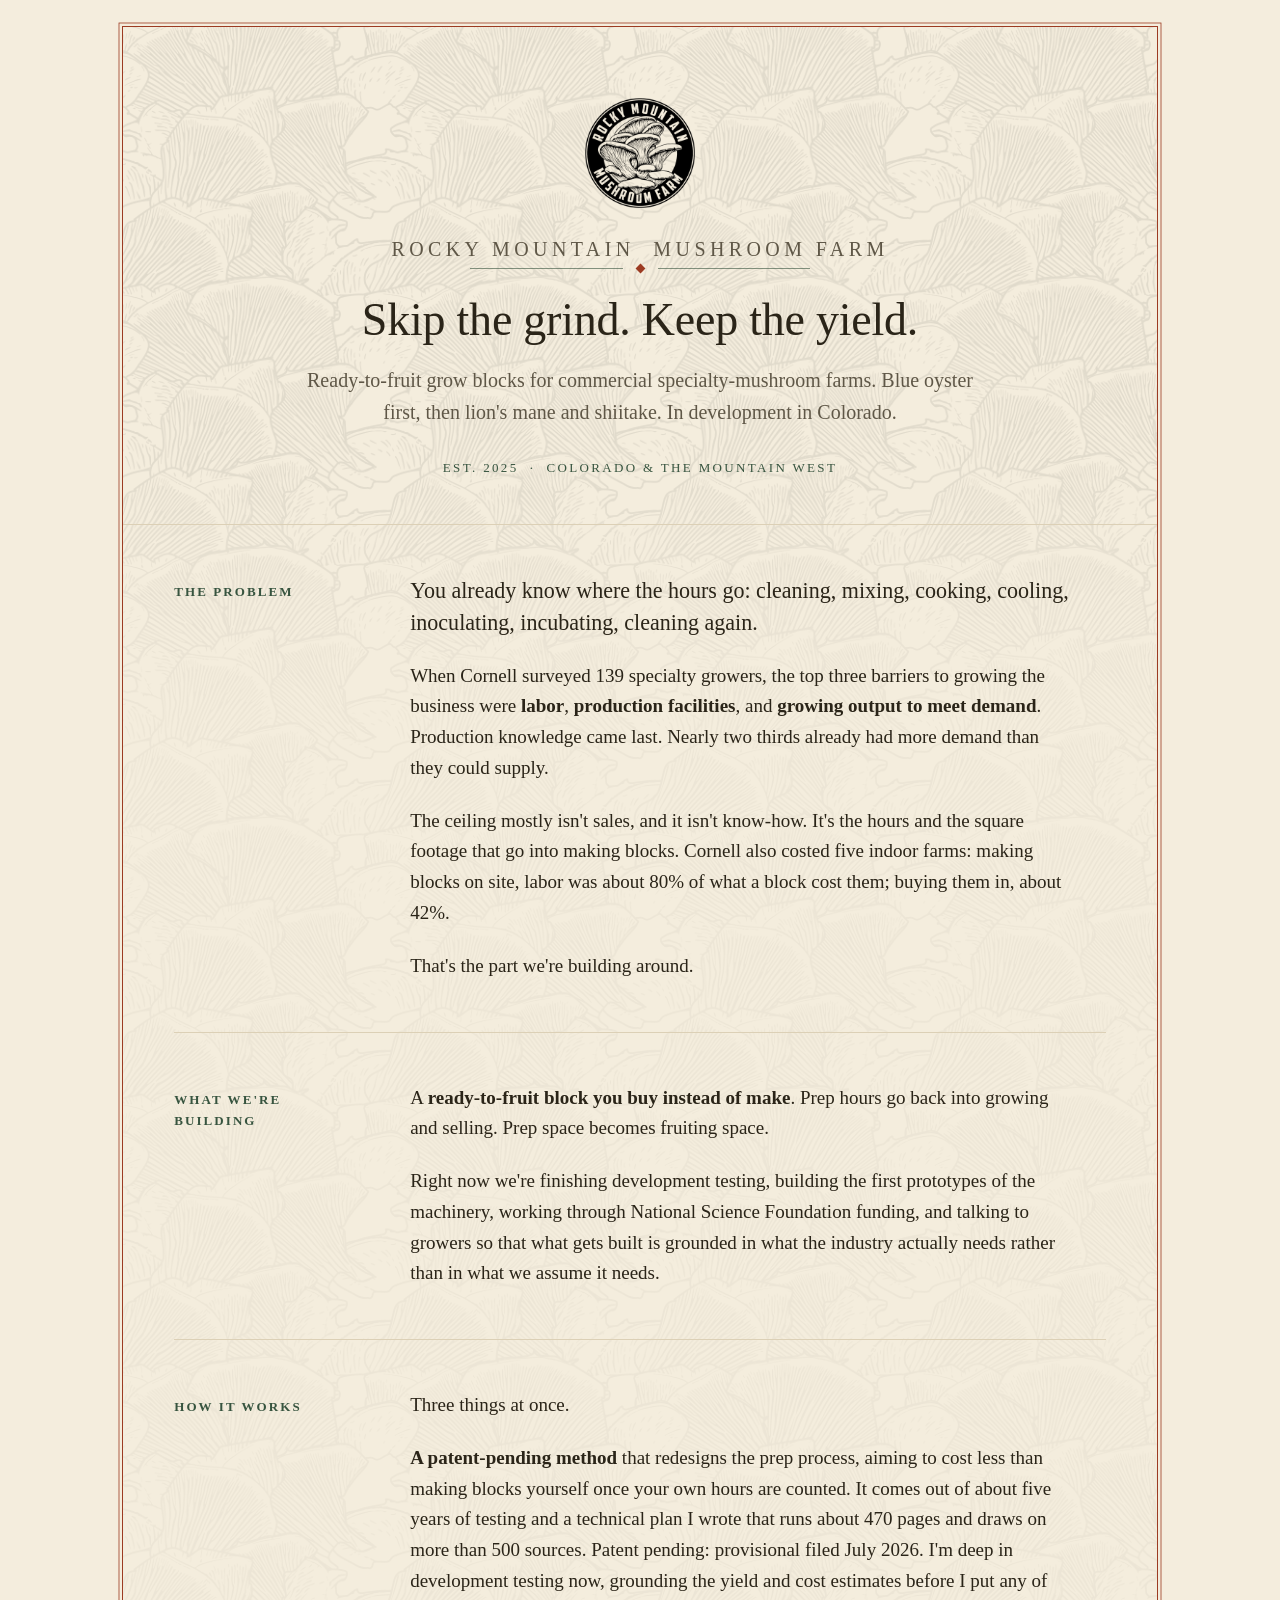
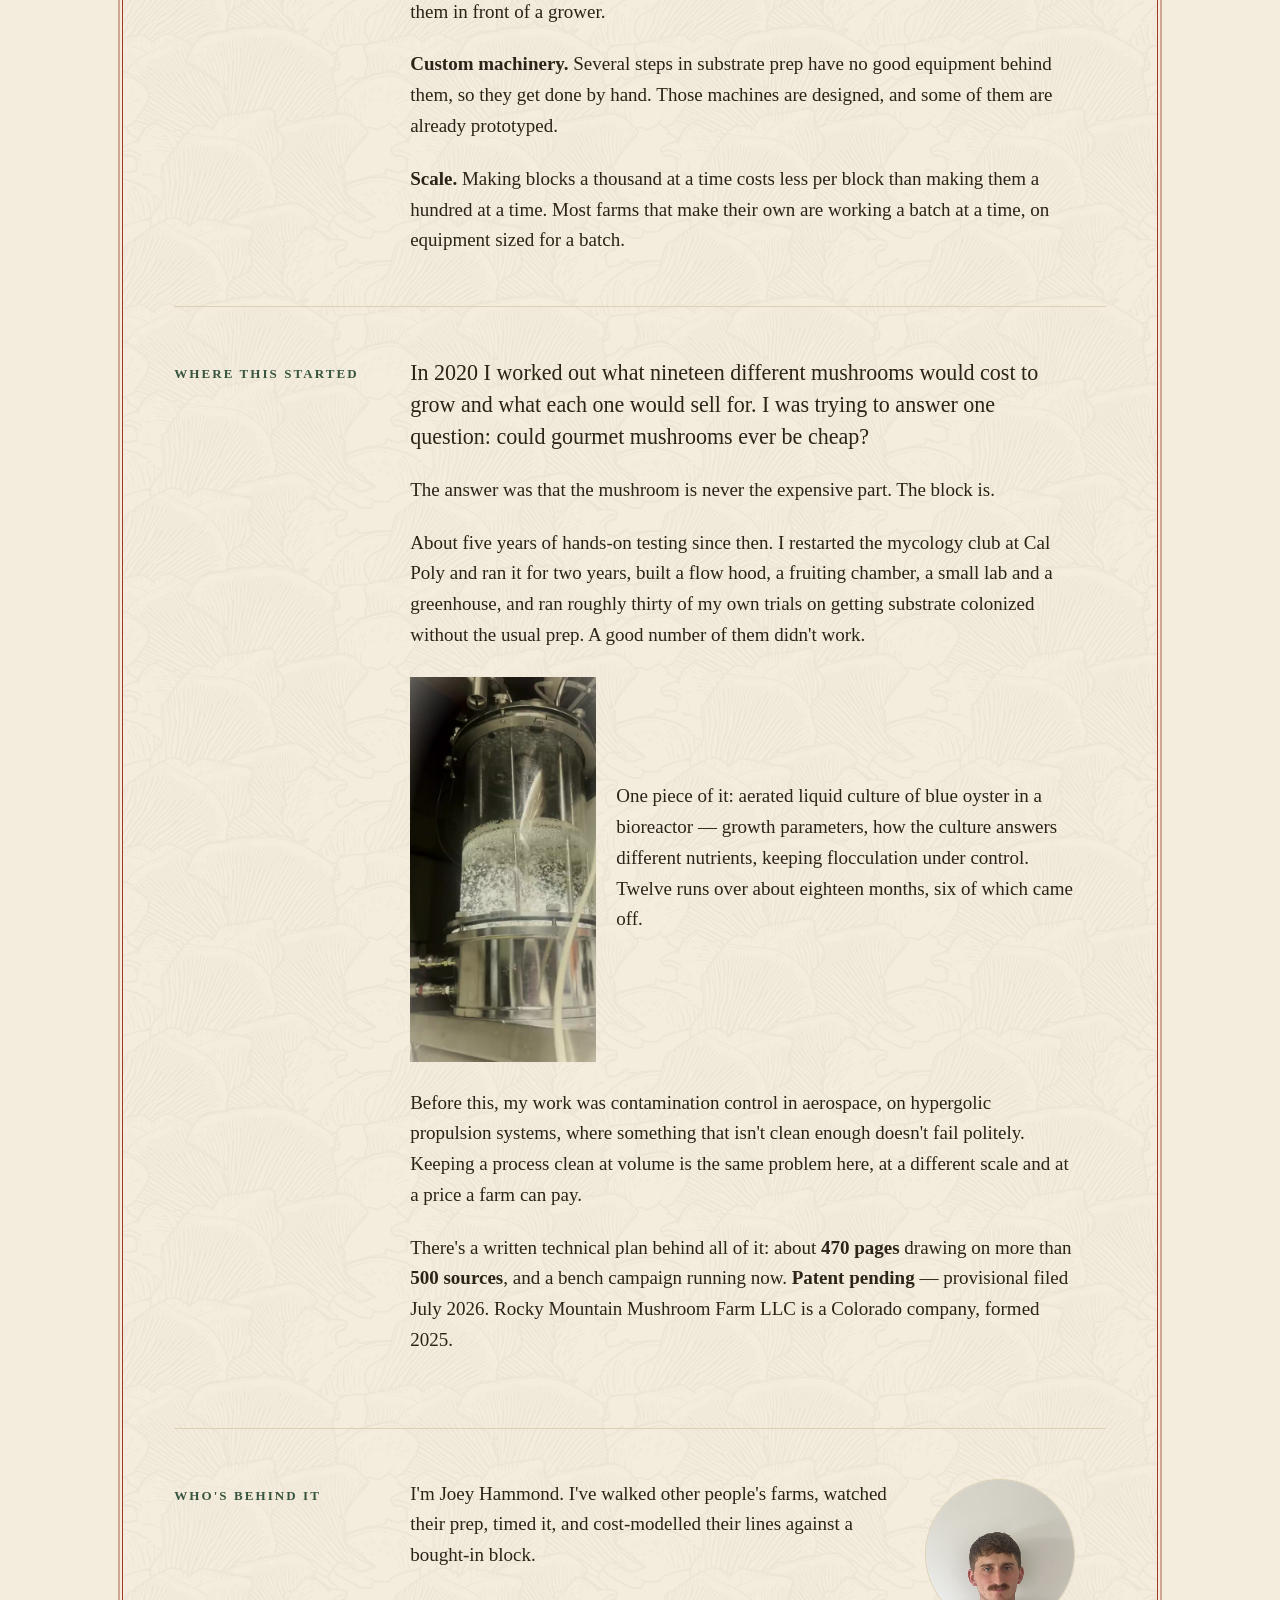
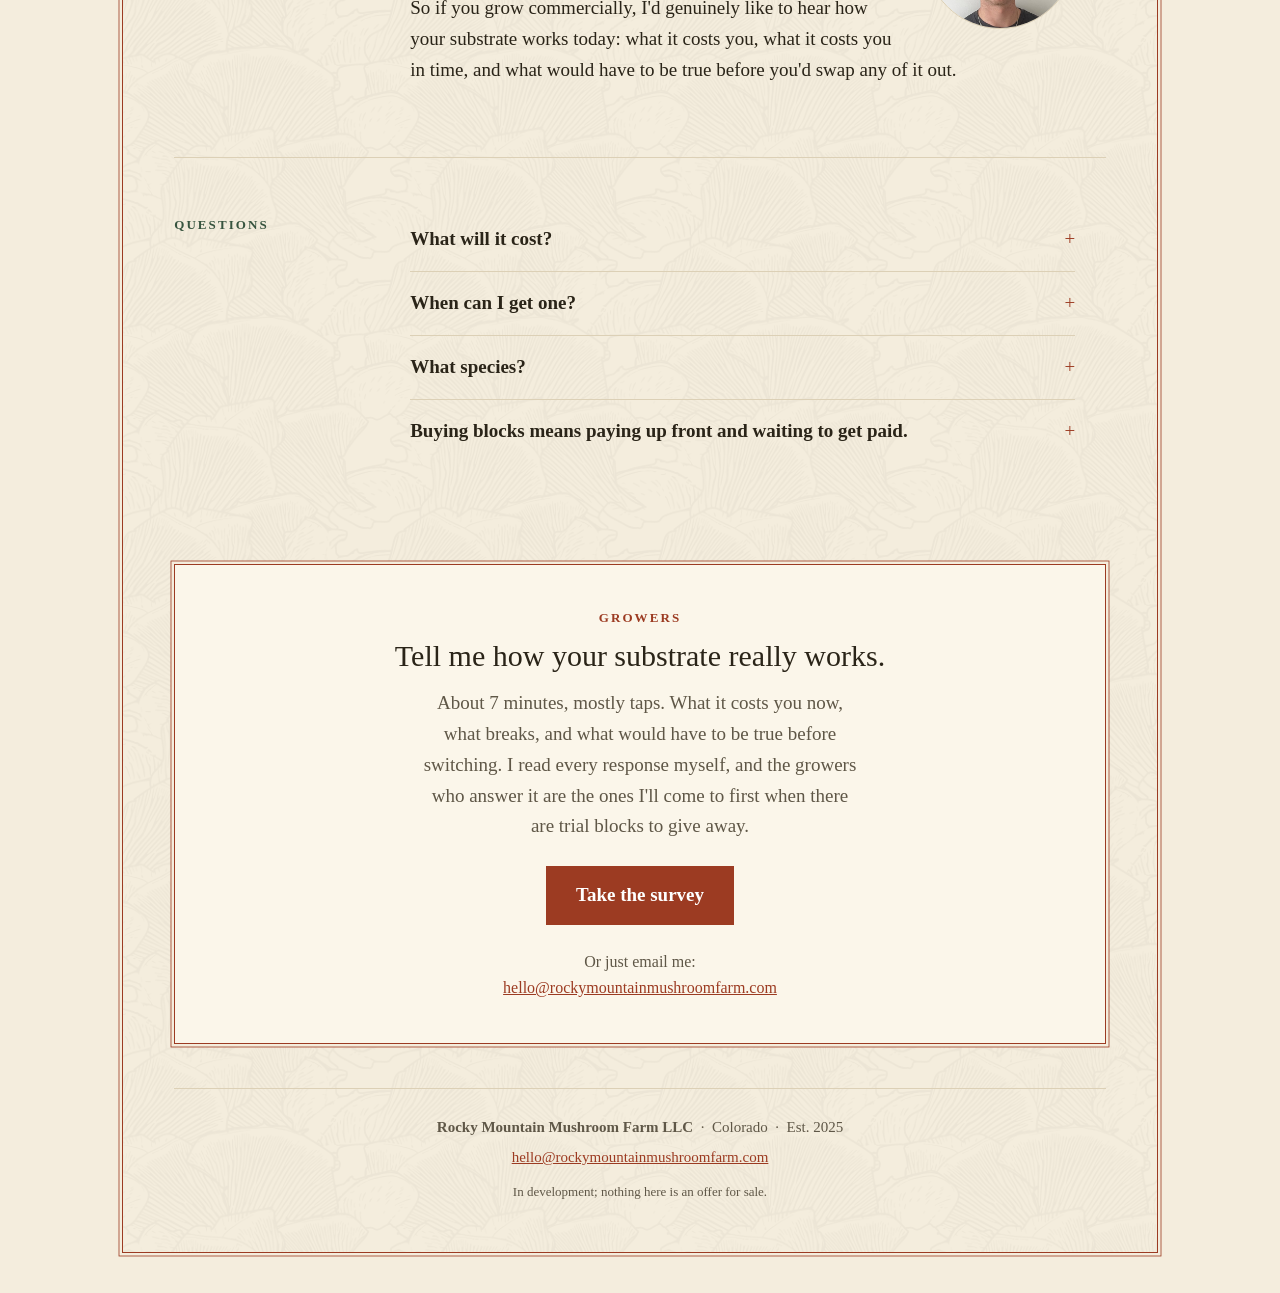
==== commit ea8da263: "Hotfix live copy: remove the banned IP sentence and a false claim The published site was a stale for" ====
--- a/index.html
+++ b/index.html
@@ -254,16 +254,18 @@
     <h2>How it works</h2>
     <div class="body">
       <p>Three things at once.</p>
-      <p><strong>A patent-pending method</strong> that redesigns the prep process to cut
-      cost and raise the quality of the block. That's the piece I can't say more about
-      while the patent work is in progress, and I'd rather say so plainly than talk
-      around it.</p>
+      <p><strong>A patent-pending method</strong> that redesigns the prep process, aiming
+      to cost less than making blocks yourself once your own hours are counted. It comes
+      out of about five years of testing and a technical plan I wrote that runs about 470
+      pages and draws on more than 500 sources. Patent pending: provisional filed July
+      2026. I'm deep in development testing now, grounding the yield and cost estimates
+      before I put any of them in front of a grower.</p>
       <p><strong>Custom machinery.</strong> Several steps in substrate prep have no good
       equipment behind them, so they get done by hand. Those machines are designed, and
       some of them are already prototyped.</p>
       <p><strong>Scale.</strong> Making blocks a thousand at a time costs less per block
-      than making them a hundred at a time. Almost none of the industry's substrate is
-      made at that volume today.</p>
+      than making them a hundred at a time. Most farms that make their own are working a
+      batch at a time, on equipment sized for a batch.</p>
     </div>
   </section>
 
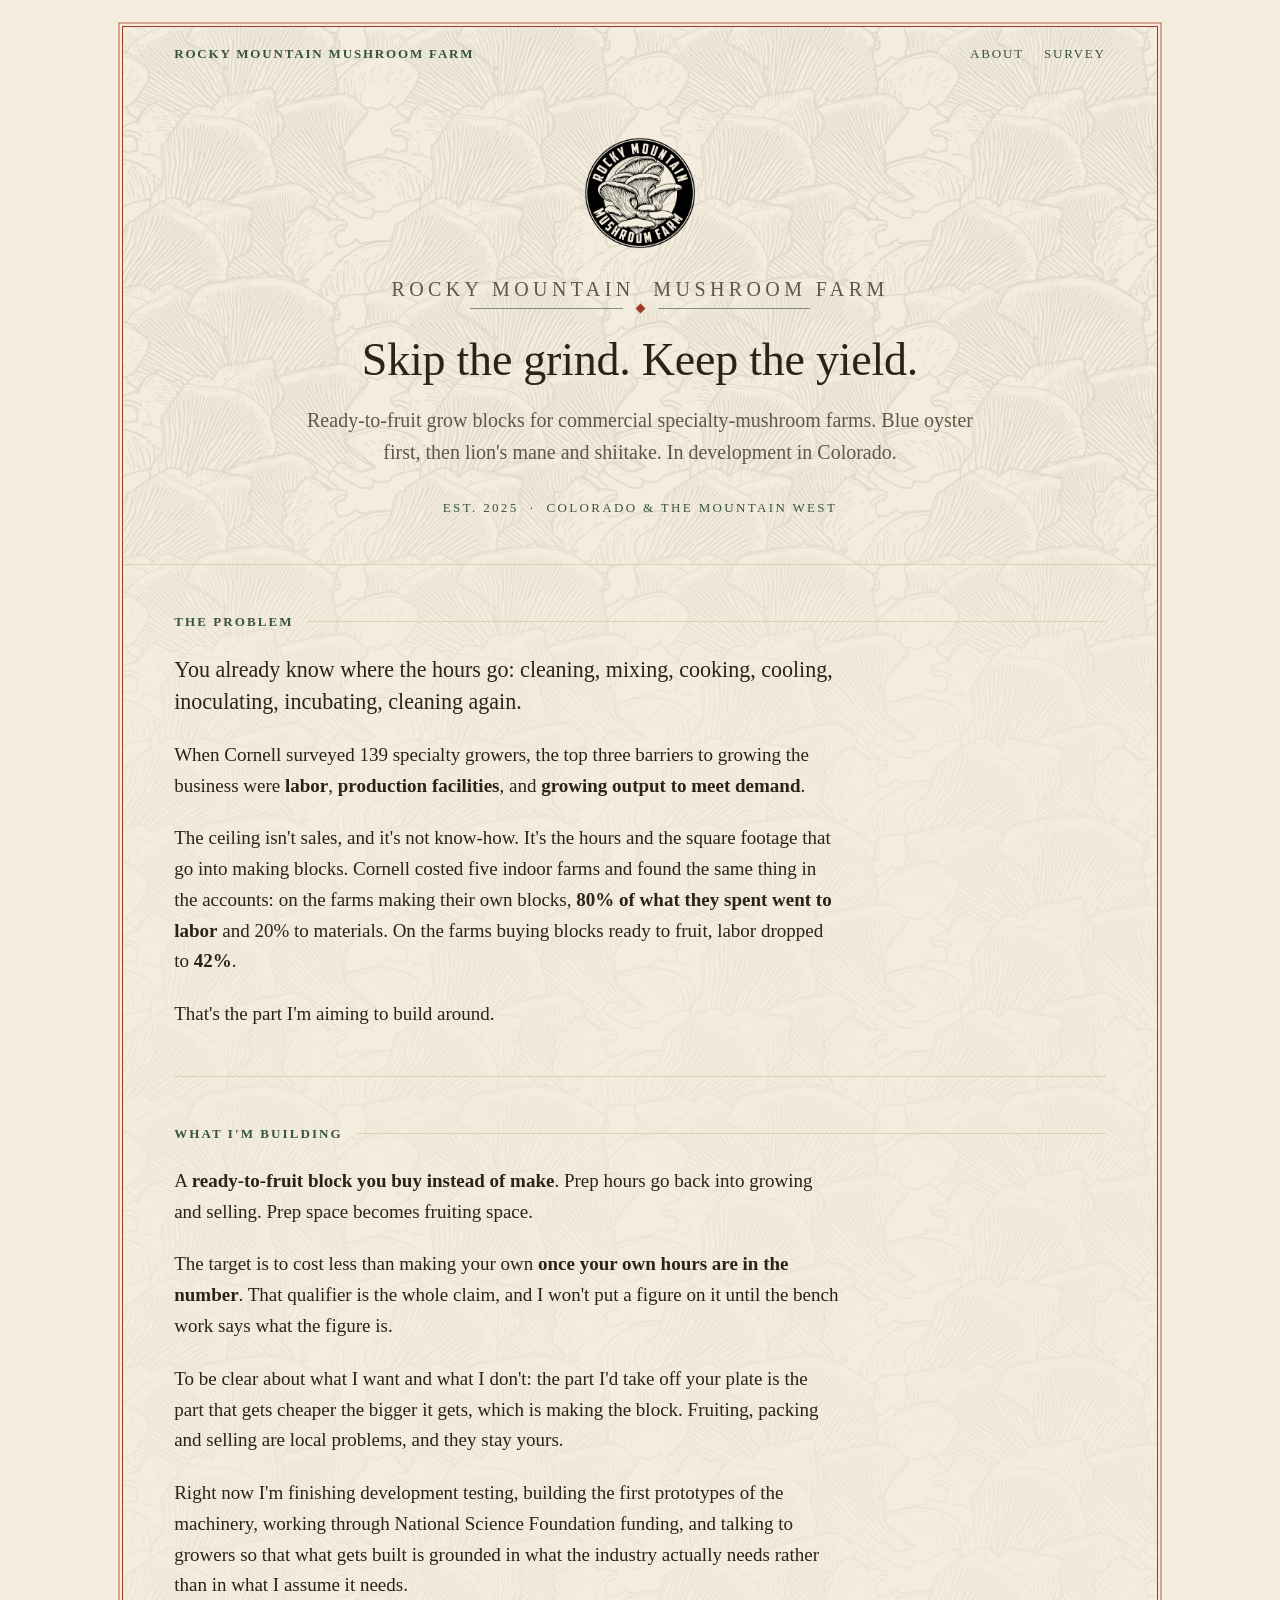
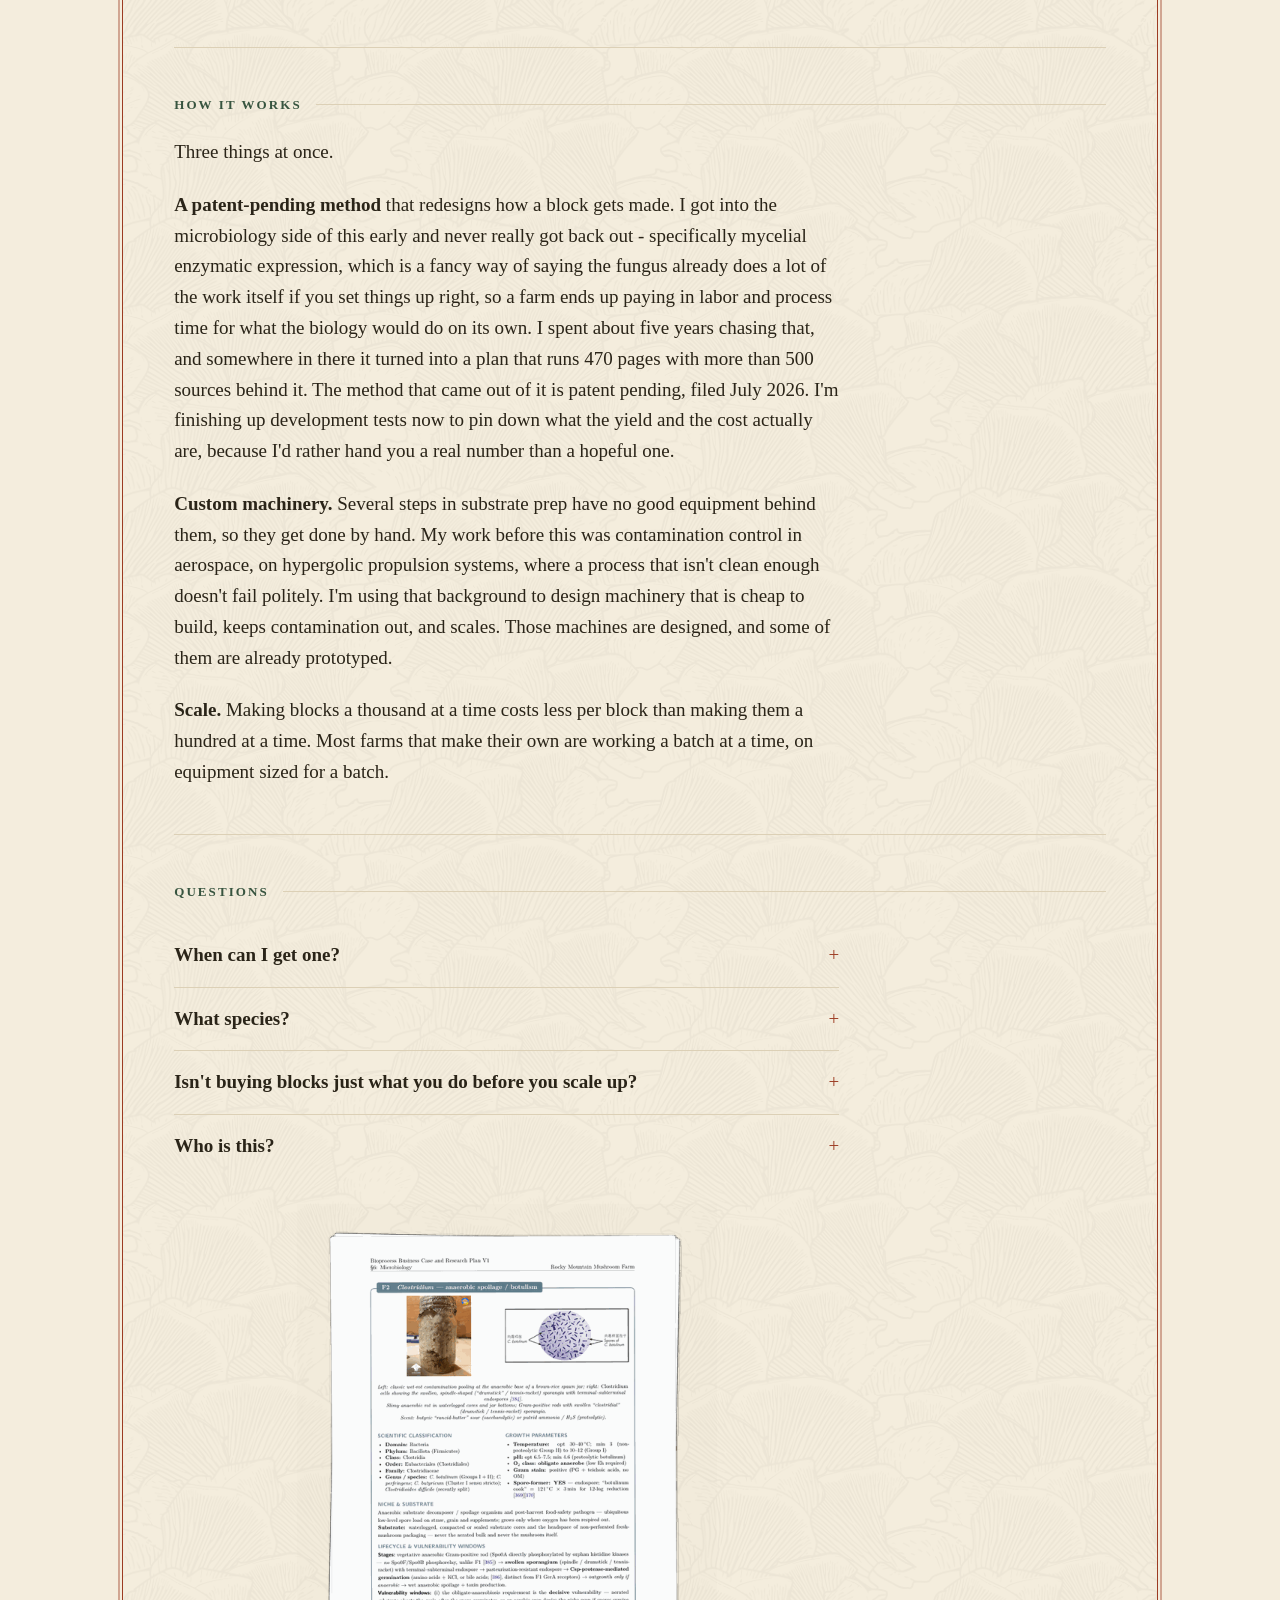
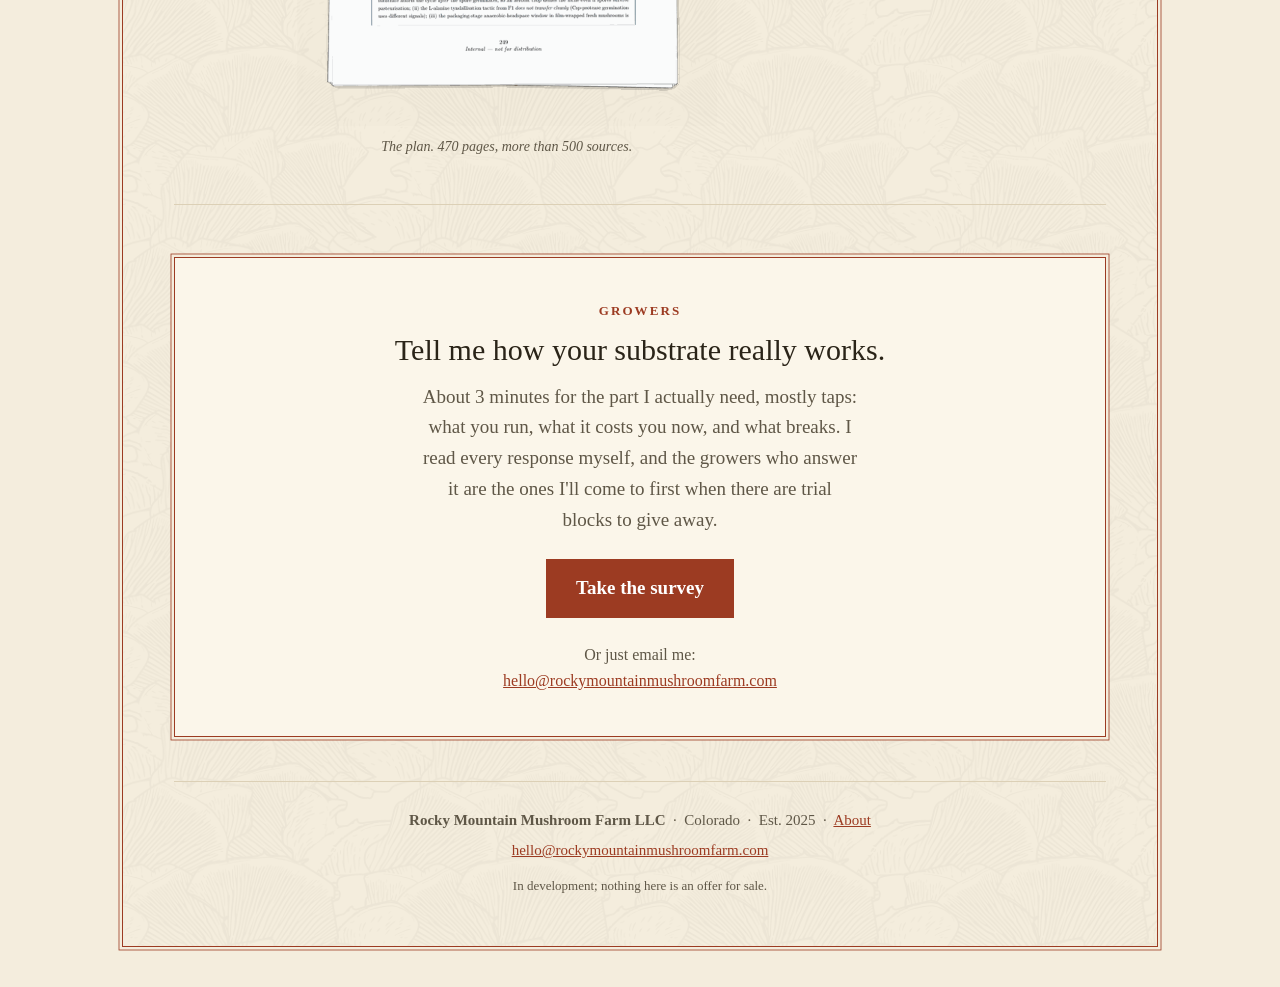
==== commit e379b55b: "Publish: three pages, real domain, analytics, the About story Generated by Business/Marketing/Websit" ====
--- a/index.html
+++ b/index.html
@@ -8,12 +8,12 @@
 <meta name="description" content="Ready-to-fruit grow blocks for commercial oyster, lion's mane and shiitake farms across Colorado and the Mountain West. Patent-pending production, in development.">
 <meta name="theme-color" content="#f4eddd" media="(prefers-color-scheme: light)">
 <meta name="theme-color" content="#17160f" media="(prefers-color-scheme: dark)">
-<link rel="canonical" href="https://josephchhammond.github.io/rmmf-site/">
+<link rel="canonical" href="https://rockymountainmushroomfarm.com/">
 <meta property="og:title" content="Rocky Mountain Mushroom Farm">
 <meta property="og:description" content="Skip the grind. Keep the yield. Ready-to-fruit grow blocks for commercial specialty-mushroom farms — in development in Colorado.">
 <meta property="og:type" content="website">
-<meta property="og:url" content="https://josephchhammond.github.io/rmmf-site/">
-<meta property="og:image" content="https://josephchhammond.github.io/rmmf-site/assets/og.png">
+<meta property="og:url" content="https://rockymountainmushroomfarm.com/">
+<meta property="og:image" content="https://rockymountainmushroomfarm.com/assets/og.png">
 <meta name="twitter:card" content="summary_large_image">
 <link rel="icon" type="image/png" href="assets/emblem.png">
 <link rel="apple-touch-icon" href="assets/emblem.png">
@@ -21,8 +21,8 @@
 {"@context":"https://schema.org","@type":"Organization",
  "name":"Rocky Mountain Mushroom Farm LLC",
  "alternateName":"Rocky Mountain Mushroom Farm",
- "url":"https://josephchhammond.github.io/rmmf-site/",
- "logo":"https://josephchhammond.github.io/rmmf-site/assets/emblem.png",
+ "url":"https://rockymountainmushroomfarm.com/",
+ "logo":"https://rockymountainmushroomfarm.com/assets/emblem.png",
  "email":"hello@rockymountainmushroomfarm.com",
  "foundingDate":"2025-01-17",
  "founder":{"@type":"Person","name":"Joey Hammond"},
@@ -68,6 +68,21 @@
   a.skip{position:absolute;left:-9999px;top:0;background:var(--pine);color:#fff;
     padding:10px 16px;border-radius:0 0 8px 0;z-index:20}
   a.skip:focus{left:0}
+
+  /* Top nav (owner, 2026-08-03: "we need to add an about me at the top too so its
+     clearly accessible"). About used to be reachable only from a FAQ answer and the
+     footer, which on a one-screen page means most people never saw it existed. */
+  .nav{display:flex;align-items:baseline;justify-content:space-between;gap:16px;
+    flex-wrap:wrap;padding:16px 0 0;font-size:13px;letter-spacing:.14em;
+    text-transform:uppercase}
+  .nav-mark{color:var(--pine);text-decoration:none;font-weight:700}
+  .nav-mark[aria-current]{color:var(--brick)}
+  .nav-links{display:flex;gap:20px}
+  .nav-links a{color:var(--pine);text-decoration:none;padding-bottom:2px;
+    border-bottom:1px solid transparent}
+  .nav-links a:hover,.nav-links a[aria-current]{color:var(--brick);
+    border-bottom-color:var(--brick)}
+
 
   /* ── The sheet. The card's double rule now wraps the WHOLE page rather than just
        the masthead (owner, 2026-07-31), so the site reads as one printed object --
@@ -115,14 +130,20 @@
   .hero p.est{margin-top:28px;font-size:13px;letter-spacing:.18em;
     text-transform:uppercase;color:var(--pine)}
 
-  /* ── Editorial two-column body: label left, prose right, measure capped. A single
-       narrow ribbon on a 27-inch monitor is a phone layout that someone stretched. ── */
-  section{display:grid;grid-template-columns:190px minmax(0,1fr);gap:0 46px;
-    padding:50px 0;border-bottom:1px solid var(--line)}
+  /* ── Section headings sit ON TOP of their own section (owner, 2026-08-03). They
+       used to occupy a fixed 190px left rail, which meant every short heading -- and
+       they are all short, because they are labels -- left a hole roughly the width of
+       a paragraph beside it, and the prose started a third of the way across the page
+       for no reason. The hairline rule running out to the right does the job the empty
+       column was doing: it separates the label from the reading without spending the
+       space. ── */
+  section{padding:46px 0;border-bottom:1px solid var(--line)}
   section:last-of-type{border-bottom:0}
-  h2{grid-column:1;margin:6px 0 0;font-size:13px;letter-spacing:.16em;
-    text-transform:uppercase;color:var(--pine);font-weight:700}
-  .body{grid-column:2;max-width:var(--measure)}
+  h2{margin:0 0 22px;font-size:13px;letter-spacing:.16em;
+    text-transform:uppercase;color:var(--pine);font-weight:700;
+    display:flex;align-items:center;gap:14px}
+  h2::after{content:"";flex:1;height:1px;background:var(--line)}
+  .body{max-width:var(--measure)}
   .body>*:first-child{margin-top:0}
   .body>*:last-child{margin-bottom:0}
   .body p{margin:0 0 22px}
@@ -130,34 +151,9 @@
   .chores{margin:0 0 22px;font-size:1.06em}
   strong{font-weight:700}
   @media (max-width:860px){
-    section{grid-template-columns:1fr;gap:0;padding:38px 0}
-    h2{grid-column:1;margin:0 0 14px}
-    .body{grid-column:1}
-  }
-
-  /* The bioreactor clip was shot against a lab wall, and its top-right corner was a
-     hard white panel that punched a hole in the page. build_media.py crops the wall
-     out and grades the highlights down to linen; this mask does the rest, dissolving
-     the rectangle into whatever the page ground is. It has to be CSS, not baked in:
-     the ground is linen in light mode and near-black in dark mode. */
-  figure{margin:30px 0 0}
-  figure.plate{border:1px solid var(--line);background:var(--panel);padding:12px}
-  figure video,figure img{width:100%}
-  figure.clip video{
-    -webkit-mask-image:radial-gradient(ellipse 84% 76% at 50% 48%,
-      #000 60%,rgba(0,0,0,.62) 85%,transparent 100%);
-    mask-image:radial-gradient(ellipse 84% 76% at 50% 48%,
-      #000 60%,rgba(0,0,0,.62) 85%,transparent 100%);
-  }
-  figcaption{font-size:15px;line-height:1.5;color:var(--muted);padding:10px 4px 2px}
-  .media-row{display:grid;gap:20px;grid-template-columns:minmax(0,186px) minmax(0,1fr);
-    align-items:center;margin:26px 0 0}
-  .media-row figure{margin:0}
-  @media (max-width:640px){ .media-row{grid-template-columns:1fr} }
-
-  .portrait{width:150px;border-radius:50%;border:1px solid var(--line);float:right;
-    margin:4px 0 18px 26px}
-  @media (max-width:520px){ .portrait{float:none;margin:0 auto 20px} }
+    section{padding:36px 0}
+    h2{margin:0 0 16px}
+  }
 
   details{border-top:1px solid var(--line);padding:16px 0}
   details:first-of-type{border-top:0}
@@ -179,9 +175,41 @@
   .slot i{display:block;font-style:normal;color:var(--muted);font-size:14px;margin-top:6px}
   body.clean .slot{display:none}
 
+  /* Draft-only note, same gate as the asset slots. */
+  .todo{display:block;border:1.5px dashed var(--pine);padding:16px;margin:10px 0 0;
+    color:var(--pine);font-size:14px;line-height:1.5;background:var(--panel)}
+  .todo b{display:block;font-size:12px;letter-spacing:.14em;text-transform:uppercase;
+    margin-bottom:6px}
+  .todo i{display:block;font-style:normal;color:var(--muted);font-size:13px;
+    margin-top:6px}
+  body.clean .todo{display:none}
+
+  figure.plate{margin:26px 0 0;text-align:center}
+  figure.plate img{margin:0 auto;max-width:min(100%,420px)}
+  figure.plate figcaption{margin-top:10px;font-size:14px;color:var(--muted);
+    font-style:italic}
+
+  /* ── The citation apparatus, on the same draft-only gate as the asset slots. A
+       grower reading a one-page introduction should not meet footnote markers; the
+       owner checking whether a number is real should. So the markers and the source
+       list are the same object, both switched off by `body.clean`, which the script
+       at the bottom sets on any live host. The page therefore reads clean in public
+       and audits itself locally, with no second copy of the page to keep in sync. ── */
+  .src{font-size:.62em;vertical-align:super;line-height:0;margin-left:1px;
+    padding:0 2px;text-decoration:none;color:var(--brick);font-weight:700}
+  .src::before{content:"["} .src::after{content:"]"}
+  body.clean .src{display:none}
+  body.clean .sources{display:none}
+  .sources ol{margin:0 0 22px;padding-left:1.3em;font-size:15px;line-height:1.55;
+    color:var(--muted)}
+  .sources li{margin:0 0 12px}
+  .sources li q{quotes:"\201C" "\201D"}
+  .sources .quiet{font-size:14.5px;line-height:1.55}
+
   .cta{border:1.6px solid var(--brick);box-shadow:0 0 0 2.6px var(--bg),0 0 0 3.4px var(--brick);
     padding:clamp(26px,4vw,42px);margin:52px 0 0;background:var(--panel);text-align:center}
-  .cta h2{grid-column:auto;margin:0 0 10px;color:var(--brick)}
+  .cta h2{margin:0 0 10px;color:var(--brick);display:block}
+  .cta h2::after{display:none}
   .cta h3{font-size:clamp(22px,2.6vw,30px);line-height:1.2;margin:0 0 14px;font-weight:400}
   .cta p{color:var(--muted);margin:0 auto 24px;max-width:46ch}
   .btn{display:inline-block;background:var(--brick);color:#fff;text-decoration:none;
@@ -208,6 +236,14 @@
 <div class="wrap">
  <div class="sheet">
 
+  <nav class="nav">
+    <a class="nav-mark" href="index.html">Rocky&nbsp;Mountain Mushroom&nbsp;Farm</a>
+    <span class="nav-links">
+      <a href="about.html">About</a>
+      <a href="survey.html">Survey</a>
+    </span>
+  </nav>
+
   <header class="hero">
     <div class="emblem">
       <img src="assets/emblem.png" width="116" height="116" decoding="async"
@@ -228,25 +264,33 @@
       cooling, inoculating, incubating, cleaning again.</p>
       <p>When Cornell surveyed 139 specialty growers, the top three barriers to growing
       the business were <strong>labor</strong>, <strong>production facilities</strong>,
-      and <strong>growing output to meet demand</strong>. Production knowledge came
-      last. Nearly two thirds already had more demand than they could supply.</p>
-      <p>The ceiling mostly isn't sales, and it isn't know-how. It's the hours and the
-      square footage that go into making blocks. Cornell also costed five indoor farms:
-      making blocks on site, labor was about 80% of what a block cost them; buying them
-      in, about 42%.</p>
-      <p>That's the part we're building around.</p>
+      and <strong>growing output to meet demand</strong>.<a class="src" href="#s1">1</a>
+</p>
+      <p>The ceiling isn't sales, and it's not know-how. It's the hours and the square
+      footage that go into making blocks. Cornell costed five indoor farms and found the
+      same thing in the accounts: on the farms making their own blocks,
+      <strong>80% of what they spent went to labor</strong> and 20% to materials. On the
+      farms buying blocks ready to fruit, labor dropped to
+      <strong>42%</strong>.<a class="src" href="#s2">2</a></p>
+      <p>That's the part I'm aiming to build around.</p>
     </div>
   </section>
 
   <section class="fade">
-    <h2>What we're building</h2>
+    <h2>What I'm building</h2>
     <div class="body">
       <p>A <strong>ready-to-fruit block you buy instead of make</strong>. Prep hours go
       back into growing and selling. Prep space becomes fruiting space.</p>
-      <p>Right now we're finishing development testing, building the first prototypes of
+      <p>The target is to cost less than making your own <strong>once your own hours
+      are in the number</strong>. That qualifier is the whole claim, and I won't put a
+      figure on it until the bench work says what the figure is.</p>
+      <p>To be clear about what I want and what I don't: the part I'd take off your
+      plate is the part that gets cheaper the bigger it gets, which is making the block.
+      Fruiting, packing and selling are local problems, and they stay yours.</p>
+      <p>Right now I'm finishing development testing, building the first prototypes of
       the machinery, working through National Science Foundation funding, and talking to
       growers so that what gets built is grounded in what the industry actually needs
-      rather than in what we assume it needs.</p>
+      rather than in what I assume it needs.</p>
     </div>
   </section>
 
@@ -254,95 +298,32 @@
     <h2>How it works</h2>
     <div class="body">
       <p>Three things at once.</p>
-      <p><strong>A patent-pending method</strong> that redesigns the prep process, aiming
-      to cost less than making blocks yourself once your own hours are counted. It comes
-      out of about five years of testing and a technical plan I wrote that runs about 470
-      pages and draws on more than 500 sources. Patent pending: provisional filed July
-      2026. I'm deep in development testing now, grounding the yield and cost estimates
-      before I put any of them in front of a grower.</p>
+      <p><strong>A patent-pending method</strong> that redesigns how a block gets made.
+      I got into the microbiology side of
+      this early and never really got back out - specifically mycelial enzymatic
+      expression, which is a fancy way of saying the fungus already does a lot of the
+      work itself if you set things up right, so a farm ends up paying in labor and
+      process time for what the biology would do on its own. I spent about five years
+      chasing that, and somewhere in there it turned into a plan that runs 470 pages
+      with more than 500 sources behind it. The method that came out of it is patent
+      pending, filed July 2026. I'm finishing up development tests now to pin down what
+      the yield and the cost actually are, because I'd rather hand you a real number
+      than a hopeful one.</p>
       <p><strong>Custom machinery.</strong> Several steps in substrate prep have no good
-      equipment behind them, so they get done by hand. Those machines are designed, and
-      some of them are already prototyped.</p>
+      equipment behind them, so they get done by hand. My work before this was
+      contamination control in aerospace, on hypergolic propulsion systems, where a
+      process that isn't clean enough doesn't fail politely. I'm using that background to
+      design machinery that is cheap to build, keeps contamination out, and scales.
+      Those machines are designed, and some of them are already prototyped.</p>
       <p><strong>Scale.</strong> Making blocks a thousand at a time costs less per block
       than making them a hundred at a time. Most farms that make their own are working a
-      batch at a time, on equipment sized for a batch.</p>
-    </div>
-  </section>
-
-  <section class="fade">
-    <h2>Where this started</h2>
-    <div class="body">
-      <p class="lede">In 2020 I worked out what nineteen different mushrooms would cost
-      to grow and what each one would sell for. I was trying to answer one question: could
-      gourmet mushrooms ever be cheap?</p>
-      <p>The answer was that the mushroom is never the expensive part. The block is.</p>
-      <p>About five years of hands-on testing since then. I restarted the mycology club at
-      Cal Poly and ran it for two years, built a flow hood, a fruiting chamber, a small lab
-      and a greenhouse, and ran roughly thirty of my own trials on getting substrate
-      colonized without the usual prep. A good number of them didn't work.</p>
-
-      <div class="media-row">
-        <figure class="clip">
-          <video src="assets/bioreactor.mp4" poster="assets/bioreactor_poster.jpg"
-                 autoplay muted loop playsinline preload="metadata"
-                 aria-label="Aerated blue oyster liquid culture running in a bioreactor"></video>
-        </figure>
-        <div>
-          <p>One piece of it: aerated liquid culture of blue oyster in a bioreactor —
-          growth parameters, how the culture answers different nutrients, keeping
-          flocculation under control. Twelve runs over about eighteen months, six of
-          which came off.</p>
-        </div>
-      </div>
-
-      <p style="margin-top:26px">Before this, my work was contamination control in
-      aerospace, on hypergolic propulsion systems, where something that isn't clean
-      enough doesn't fail politely. Keeping a process clean at volume is the same
-      problem here, at a different scale and at a price a farm can pay.</p>
-
-      <p>There's a written technical plan behind all of it: about <strong>470 pages</strong>
-      drawing on more than <strong>500 sources</strong>, and a bench campaign running now.
-      <strong>Patent pending</strong> — provisional filed July 2026. Rocky Mountain
-      Mushroom Farm LLC is a Colorado company, formed 2025.</p>
-
-      <div class="slot"><b>Asset slot — bench photo</b>
-        Stage A vials on the rack, natural light.
-        <i>Highest-value image still missing: it makes "a bench campaign is running"
-        something you can see rather than something you have to take my word for.</i></div>
-      <div class="slot"><b>Asset slot — the technical plan</b>
-        A photo or screenshot of a spread from the 470-page plan, ideally a mycology page
-        with figures on it.
-        <i>"470 pages" is a claim. A picture of it is evidence, and it's the cheapest
-        credibility on this page.</i></div>
-    </div>
-  </section>
-
-  <section class="fade">
-    <h2>Who's behind it</h2>
-    <div class="body">
-      <img class="portrait" src="assets/headshot.jpg" width="150" height="150"
-           loading="lazy" decoding="async" alt="Joey Hammond, founder">
-      <p>I'm Joey Hammond. I've walked other people's farms, watched their prep, timed
-      it, and cost-modelled their lines against a bought-in block.</p>
-      <p>So if you grow commercially, I'd genuinely like to hear how your substrate works
-      today: what it costs you, what it costs you in time, and what would have to be true
-      before you'd swap any of it out.</p>
-      <div class="slot"><b>Asset slot — a better portrait</b>
-        A photo of you among the mushrooms or at the bench, rather than against a wall.
-        <i>The current headshot is fine and generic. One with the work in the frame does
-        the job of a paragraph. `headshot_editor.html` in this folder will crop and
-        colour-match whatever you shoot.</i></div>
+      batch at a time, on equipment sized for a batch.<a class="src" href="#s2">2</a></p>
     </div>
   </section>
 
   <section class="fade">
     <h2>Questions</h2>
     <div class="body">
-      <details>
-        <summary>What will it cost?</summary>
-        <p>I won't quote a price I can't stand behind yet. The target is to beat what a
-        block costs you to make once your own labor is counted.</p>
-      </details>
       <details>
         <summary>When can I get one?</summary>
         <p>Not this year. Bench work finishes first, then trials. The survey is how you
@@ -351,40 +332,93 @@
       <details>
         <summary>What species?</summary>
         <p>Blue oyster first, then lion's mane and shiitake — the sawdust-block species.
-        Which one moves fastest after oyster depends partly on what growers tell us.</p>
+        Which one moves fastest after oyster depends partly on what growers tell me.</p>
       </details>
       <details>
-        <summary>Buying blocks means paying up front and waiting to get paid.</summary>
-        <p>It does, and Cornell put that gap at eight to twelve weeks. It's the strongest
-        argument against buying blocks at all, and any terms we offer have to answer it.
-        There's a question about it on the survey, and how growers answer it will shape
-        what we do about it.</p>
+        <summary>Isn't buying blocks just what you do before you scale up?</summary>
+        <p>That's the honest objection, and it's the one I take most seriously - most
+        people who buy blocks are buying them on the way to making their own. A brewery
+        doesn't malt its own barley though, and a bakery doesn't mill its own flour.
+        Buying an input stops being a beginner move at the point where the person making
+        it is doing something you can't do as cheaply in your own building. That's the
+        whole bet, and it's a fair thing to hold me to.</p>
+      </details>
+      <details>
+        <summary>Who is this?</summary>
+        <p>Joey Hammond, in Colorado. Rocky Mountain Mushroom Farm LLC is a Colorado
+        company, formed 2025. <a href="about.html">More about me and how this
+        started &rarr;</a></p>
       </details>
       <div class="slot"><b>Asset slot — the block itself</b>
         A photograph of a finished block, once there is one to photograph.
         <i>When this exists it becomes the hero image and the page gets rebuilt around
         it.</i></div>
-      <div class="slot"><b>Asset slot — the gill pattern</b>
-        The background lattice behind the masthead is the interim drawn version.
-        <i>Swap in the final artwork from <code>Brand/pattern/</code> when it lands, then
-        re-run <code>check_page.py</code>. Tracked as MKT-12.</i></div>
+      <div class="slot"><b>Asset slot — bench photo</b>
+        Stage A vials on the rack, natural light.
+        <i>Highest-value image still missing: it makes "development testing is running"
+        something you can see rather than something you have to take my word for.</i></div>
+      <figure class="plate">
+        <img src="assets/paper.png" width="560" height="696" loading="lazy"
+             alt="A fanned stack of pages from the technical plan">
+        <figcaption>The plan. 470 pages, more than 500 sources.</figcaption>
+      </figure>
+      <div class="todo"><b>Replace this image before launch</b>
+        This is a generated mockup, not the real thing. Regenerate it from a
+        full-resolution screenshot of an actual page:
+        <i>python paper_mockup.py &lt;page.png&gt; — then resize to 560px and drop it in
+        as assets/paper.png. Ideally a mycology page with figures on it.</i></div>
     </div>
   </section>
 
   <div class="cta" id="talk">
     <h2>Growers</h2>
     <h3>Tell me how your substrate really works.</h3>
-    <p>About 7 minutes, mostly taps. What it costs you now, what breaks, and what would
-    have to be true before switching. I read every response myself, and the growers who
+    <p>About 3 minutes for the part I actually need, mostly taps: what you run, what
+    it costs you now, and what breaks. I read every response myself, and the growers who
     answer it are the ones I'll come to first when there are trial blocks to give away.</p>
     <p><a class="btn" href="survey.html">Take the survey</a></p>
     <p class="quiet" style="margin:22px auto 0">Or just email me:
       <a href="mailto:hello@rockymountainmushroomfarm.com">hello@rockymountainmushroomfarm.com</a></p>
   </div>
 
+  <!-- ── Sources. DRAFT ONLY: `body.clean` hides both these entries and the little
+       superscript markers in the prose, on exactly the same gate as the asset slots
+       above. So you can audit every load-bearing number on this page by opening it
+       locally (or with ?draft=1), and a grower never sees a footnote apparatus on what
+       is supposed to be a one-page introduction. Rule for anything added here: a number
+       on this page either carries a marker, or it comes out. ── */ -->
+  <section class="sources fade" id="sources">
+    <h2>Sources (draft)</h2>
+    <div class="body">
+      <ol>
+        <li id="s1"><a href="https://smallfarms.cornell.edu/2022/09/specialty-mushroom-grower-survey/">Cornell
+          Dyson EB 2022-13, <i>Specialty Mushroom Grower Survey</i></a> (n=139, Jan 2021).
+          Ranked growth barriers: labor 49.2%, production facilities 46.6%, growing output
+          to meet demand 46.6%. 64% report more demand than they can supply.
+          <i>Verified 2026-07-31.</i></li>
+        <li id="s2"><a href="https://smallfarms.cornell.edu/resources/indoor-production/indoor-mushroom-grower-scenario-research-report/">Cornell
+          Small Farms, <i>Indoor Mushroom Grower Scenario Research Report</i></a> (5 farms,
+          NE-SARE). Verbatim: <q>blocks on site at about 20% materials and 80% labor,
+          while ready to fruit block farms have a higher material cost at 58% and labor
+          being 42%.</q> The five farms ran 16, 24, 90, 117 and 313 blocks a week.
+          <i>Verified 2026-08-02.</i></li>
+        <li id="s3">Same report and Cornell's indoor-production guidance: <q>There is
+          typically an 8&ndash;12 week window between buying the blocks and being paid for
+          the mushrooms.</q> <i>Verified 2026-07-31.</i></li>
+      </ol>
+      <p class="quiet"><b>Claims on this page with no marker, and why:</b> the ~470-page
+      plan / 500+ sources and the July 2026 provisional are RMMF's own records, checkable
+      on request but not published. &ldquo;About five years of testing&rdquo; and the
+      aerospace background rest on my own account (owner decisions D1 and D2). The machinery
+      is described as designed-and-partly-prototyped, which is the current state, not a
+      claim about performance. There is no yield, contamination or price number anywhere on
+      this page, deliberately, because the bench campaign has not produced one yet.</p>
+    </div>
+  </section>
+
   <footer>
     <p><strong>Rocky Mountain Mushroom Farm LLC</strong> &nbsp;·&nbsp; Colorado
-       &nbsp;·&nbsp; Est. 2025</p>
+       &nbsp;·&nbsp; Est. 2025 &nbsp;·&nbsp; <a href="about.html">About</a></p>
     <p><a href="mailto:hello@rockymountainmushroomfarm.com">hello@rockymountainmushroomfarm.com</a></p>
     <p class="quiet" style="margin-top:12px;font-size:13px">In development; nothing here
     is an offer for sale.</p>
@@ -420,22 +454,14 @@
     document.querySelectorAll('.fade').forEach(function(el){ el.classList.add('in'); });
   }
 
-  // A muted autoplay video is blocked on some low-power/data-saver setups. If it never
-  // starts, the poster is already showing, so nothing breaks -- but pause it off-screen
-  // so it is not decoding frames nobody is looking at.
-  var v = document.querySelector('video');
-  if (v && 'IntersectionObserver' in window){
-    new IntersectionObserver(function(es){
-      es.forEach(function(e){ if (e.isIntersecting) { v.play().catch(function(){}); } else { v.pause(); } });
-    }, {threshold:0.15}).observe(v);
-  }
+  // The bioreactor clip lives on about.html now (owner, 2026-08-02: the origin story
+  // moved off the home page), so this page carries no video at all.
 })();
 </script>
 
-<!-- ANALYTICS (owner action). Cloudflare Web Analytics is free, cookieless, and needs no
-     consent banner. Once you have a token, paste this line here AND in survey.html:
+<!-- Cloudflare Web Analytics. Free, cookieless, no consent banner needed.
+     Token supplied by the owner 2026-08-03. Same line on all three pages. -->
 <script defer src="https://static.cloudflareinsights.com/beacon.min.js"
-        data-cf-beacon='{"token": "PASTE_YOUR_TOKEN"}'></script>
-     Steps: ../CLOUDFLARE_AND_DOMAIN_SETUP.md -->
+        data-cf-beacon='{"token": "ac9e7b3b735646d6b287cc9cdd461522"}'></script>
 </body>
 </html>
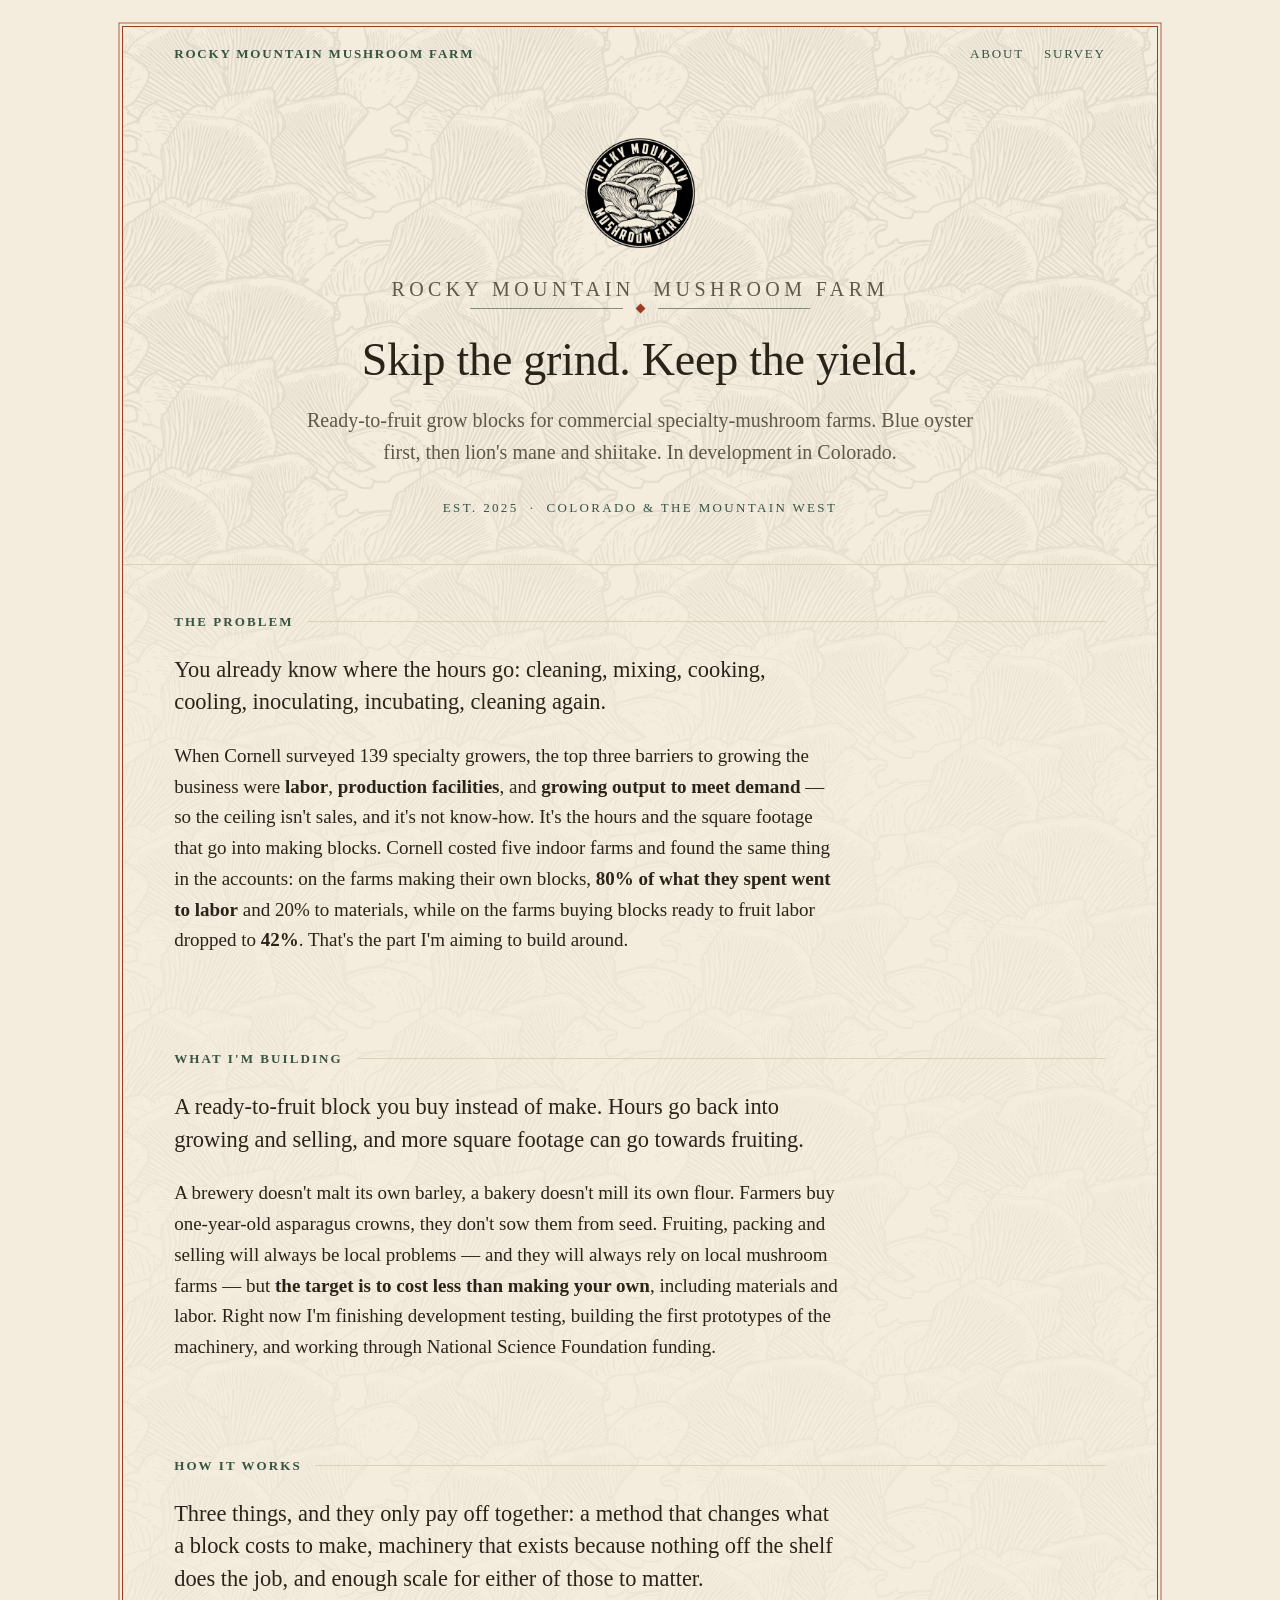
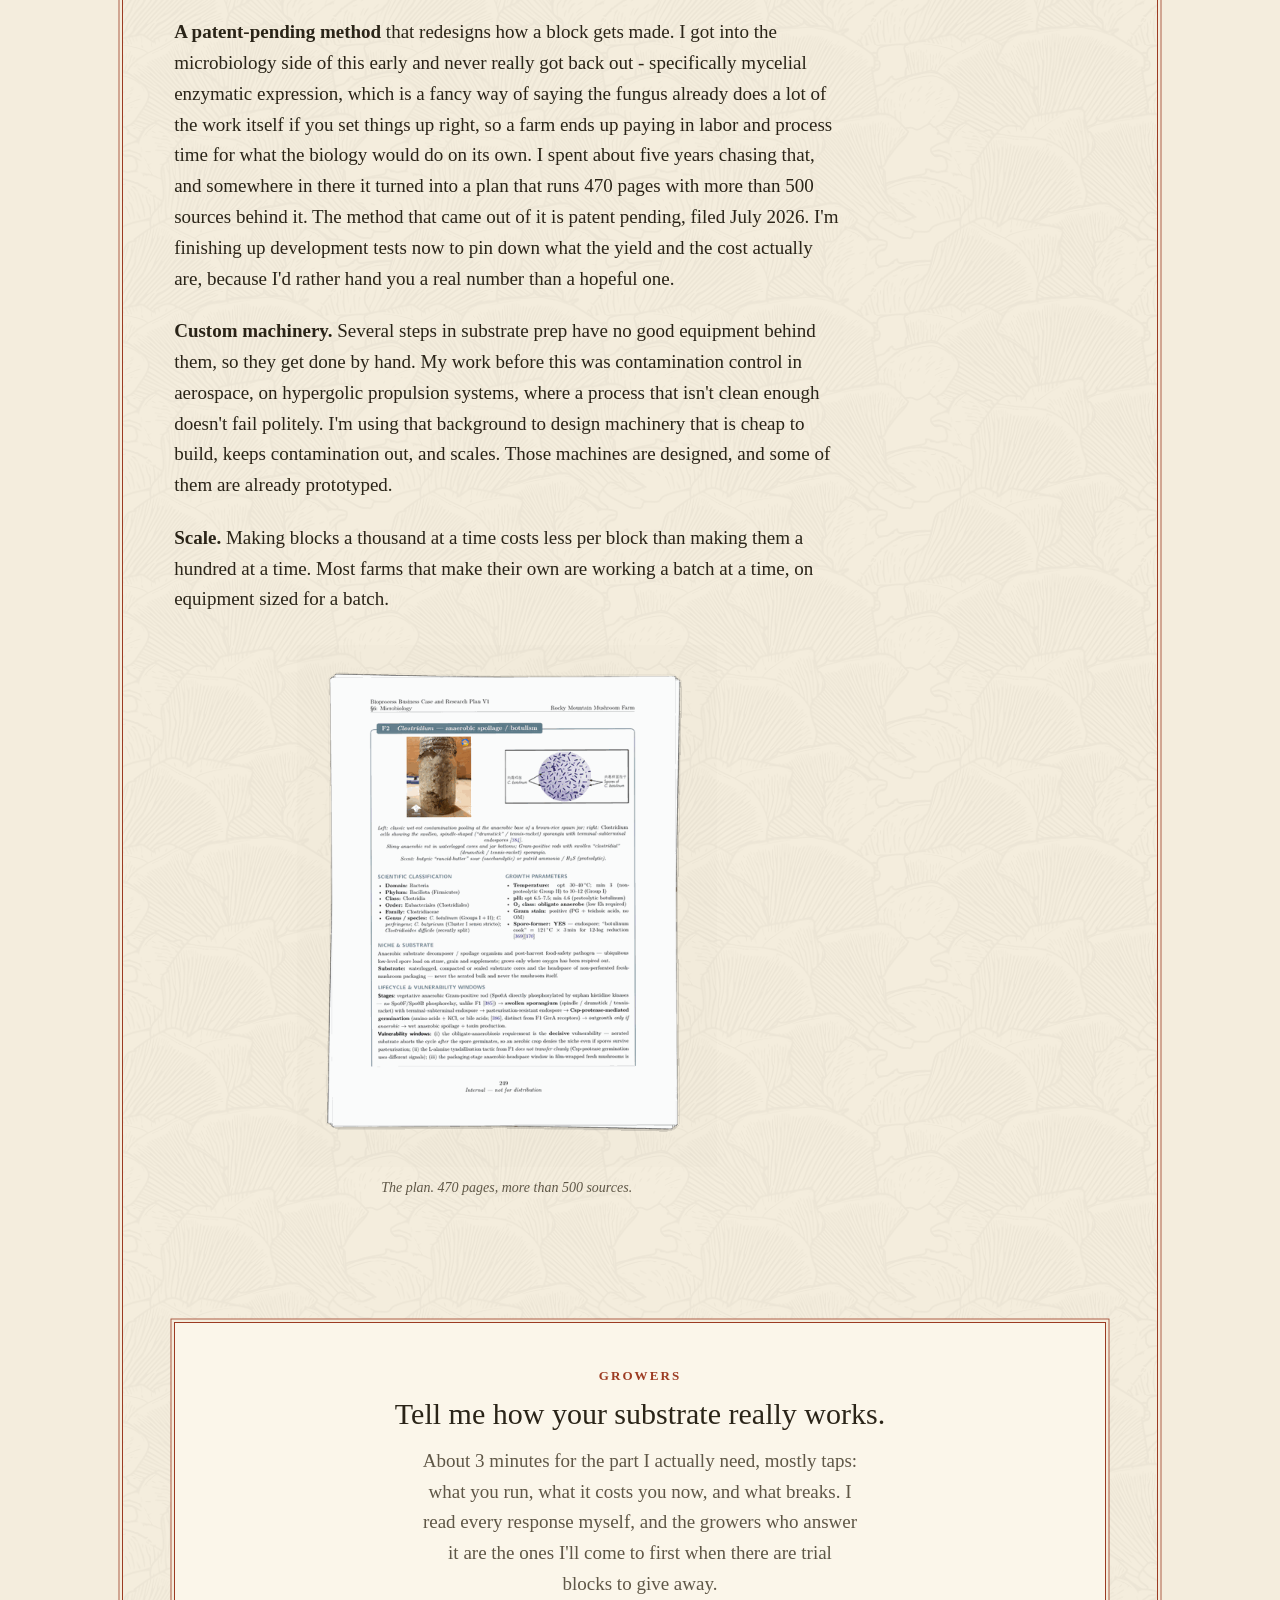
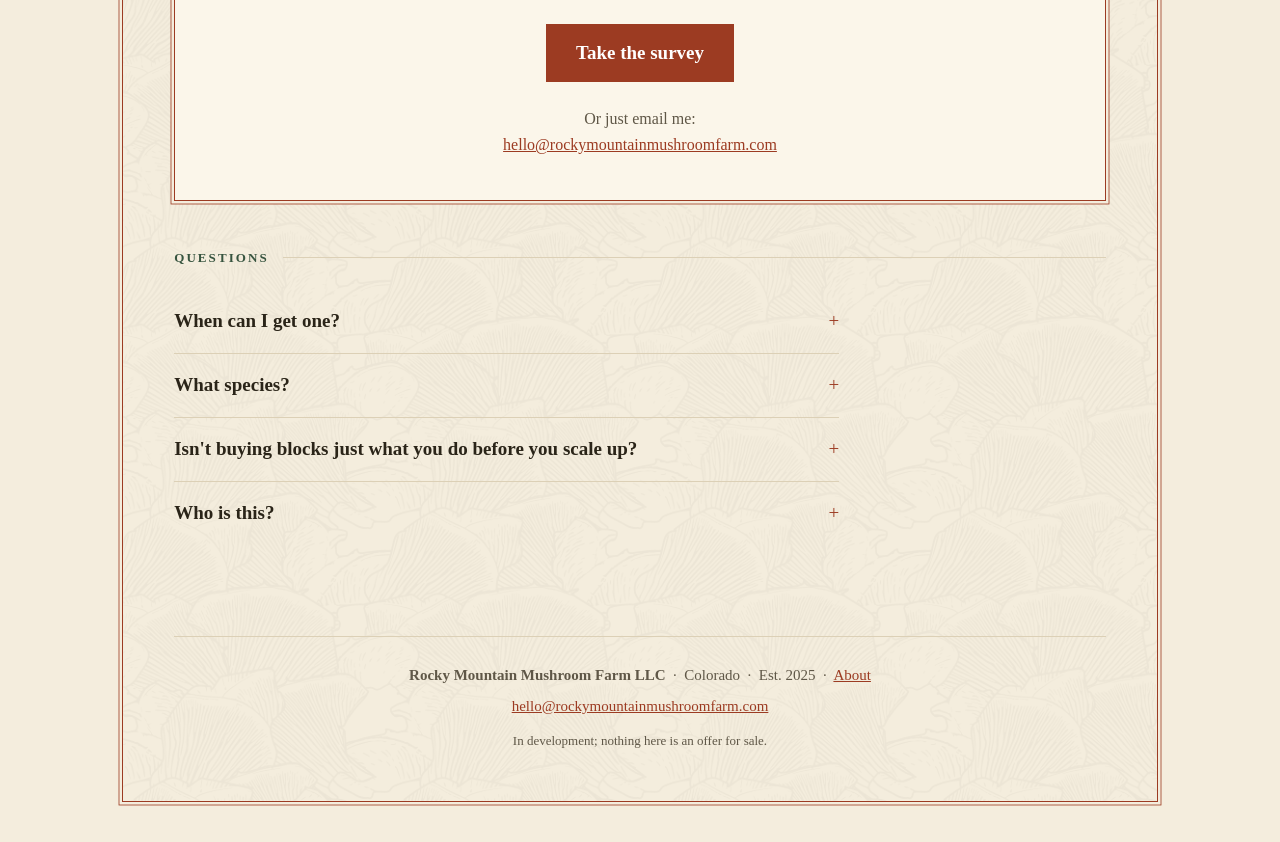
==== commit b947399d: "Site: one stylesheet, one script, and the owner's own copy - All CSS and JS moved into assets/site.c" ====
--- a/index.html
+++ b/index.html
@@ -17,6 +17,7 @@
 <meta name="twitter:card" content="summary_large_image">
 <link rel="icon" type="image/png" href="assets/emblem.png">
 <link rel="apple-touch-icon" href="assets/emblem.png">
+<link rel="stylesheet" href="assets/site.css">
 <script type="application/ld+json">
 {"@context":"https://schema.org","@type":"Organization",
  "name":"Rocky Mountain Mushroom Farm LLC",
@@ -31,205 +32,6 @@
  "description":"Develops ready-to-fruit mushroom grow blocks for commercial growers of oyster, lion's mane and shiitake.",
  "knowsAbout":["mushroom substrate","ready-to-fruit grow blocks","oyster mushrooms","shiitake","lion's mane"]}
 </script>
-<style>
-  /* ── Brand tokens. These mirror Business/Marketing/Brand/BRAND_POSITIONING.md §7
-       and the `final` business-card theme in Collateral/build_business_card.py, so the
-       card and the page are the same object. ../Brand/check_brand.py compares them by
-       VALUE and fails the build if they drift. Change them in both or in neither. ── */
-  :root{
-    color-scheme: light dark;
-    --linen:#F4EDDD;      /* card ground */
-    --ink:#2A2418;
-    --brick:#9C3B22;      /* accent — rules, wordmark, links */
-    --pine:#37543F;       /* accent2 — quiet labels */
-    --bg:var(--linen); --panel:#FBF6EA; --line:#DCD0B6; --muted:#5F5747;
-    --maxw:1080px; --measure:70ch;
-    --serif: Georgia,"Iowan Old Style","Palatino Linotype",Palatino,"Book Antiqua",
-             "Times New Roman",serif;
-  }
-  @media (prefers-color-scheme: dark){
-    :root{ --bg:#17160F; --panel:#1E1C14; --line:#3A3527; --ink:#EDE5D2;
-           --muted:#A79D87; --brick:#D2743F; --pine:#8FB69C; }
-  }
-  *{box-sizing:border-box}
-  html{scroll-behavior:smooth}
-  body{
-    margin:0; background:var(--bg); color:var(--ink);
-    font:19px/1.62 var(--serif);
-    -webkit-font-smoothing:antialiased; text-rendering:optimizeLegibility;
-  }
-  img,video{max-width:100%;height:auto;display:block}
-
-  .wrap{max-width:var(--maxw);margin:0 auto;padding:26px 22px 40px}
-  a{color:var(--brick)}
-  a:focus-visible,.btn:focus-visible,summary:focus-visible{
-    outline:2px solid var(--brick); outline-offset:3px; border-radius:2px;
-  }
-  a.skip{position:absolute;left:-9999px;top:0;background:var(--pine);color:#fff;
-    padding:10px 16px;border-radius:0 0 8px 0;z-index:20}
-  a.skip:focus{left:0}
-
-  /* Top nav (owner, 2026-08-03: "we need to add an about me at the top too so its
-     clearly accessible"). About used to be reachable only from a FAQ answer and the
-     footer, which on a one-screen page means most people never saw it existed. */
-  .nav{display:flex;align-items:baseline;justify-content:space-between;gap:16px;
-    flex-wrap:wrap;padding:16px 0 0;font-size:13px;letter-spacing:.14em;
-    text-transform:uppercase}
-  .nav-mark{color:var(--pine);text-decoration:none;font-weight:700}
-  .nav-mark[aria-current]{color:var(--brick)}
-  .nav-links{display:flex;gap:20px}
-  .nav-links a{color:var(--pine);text-decoration:none;padding-bottom:2px;
-    border-bottom:1px solid transparent}
-  .nav-links a:hover,.nav-links a[aria-current]{color:var(--brick);
-    border-bottom-color:var(--brick)}
-
-
-  /* ── The sheet. The card's double rule now wraps the WHOLE page rather than just
-       the masthead (owner, 2026-07-31), so the site reads as one printed object --
-       a seed packet, a field-guide plate -- instead of a bordered header sitting on
-       top of an ordinary web page. ── */
-  .sheet{position:relative;border:1.6px solid var(--brick);
-    box-shadow:0 0 0 2.6px var(--bg),0 0 0 3.4px var(--brick);
-    padding:0 clamp(20px,4vw,52px) clamp(26px,4vw,44px);background:var(--bg);
-    overflow:hidden}
-  /* The gill pattern, behind everything on the sheet rather than just the masthead.
-     assets/gills.png is a transparent tile of black linework -- the white ground and
-     the cap-body fills are keyed out by Brand/pattern/export_backgrounds.py, so the
-     only thing here is the drawing. Opacity lives in CSS because the right value
-     differs by scheme, and dark mode inverts the black to a warm light instead of
-     shipping a second file. */
-  .sheet::before{content:"";position:absolute;inset:0;z-index:0;pointer-events:none;
-    background:url("assets/gills.png") repeat;background-size:270px 270px;opacity:.075;
-    /* Full strength behind the masthead, then down to a whisper behind the reading.
-       A tint you can see while you read is a tint that is competing with the type. */
-    -webkit-mask-image:linear-gradient(180deg,#000 0,#000 clamp(300px,34vw,470px),
-      rgba(0,0,0,.42) calc(clamp(300px,34vw,470px) + 240px),rgba(0,0,0,.42) 100%);
-    mask-image:linear-gradient(180deg,#000 0,#000 clamp(300px,34vw,470px),
-      rgba(0,0,0,.42) calc(clamp(300px,34vw,470px) + 240px),rgba(0,0,0,.42) 100%)}
-  .sheet>*{position:relative;z-index:1}
-  @media (prefers-color-scheme: dark){
-    .sheet::before{opacity:.13;filter:invert(1)}
-  }
-
-  .hero{position:relative;margin:0 calc(-1 * clamp(20px,4vw,52px));
-    padding:clamp(38px,6vw,68px) 22px clamp(30px,4vw,46px);
-    text-align:center;border-bottom:1px solid var(--line)}
-  .emblem{width:clamp(86px,11vw,116px);margin:0 auto 22px}
-  @media (prefers-color-scheme: dark){ .emblem img{filter:invert(1)} }
-  .wordmark{font-size:clamp(15px,2.5vw,23px);letter-spacing:.22em;color:var(--brick);
-    margin:0 0 16px;font-weight:400}
-  .lozenge{display:flex;align-items:center;justify-content:center;gap:14px;
-    margin:0 auto 22px;max-width:340px;color:var(--pine)}
-  .lozenge span{flex:1;height:1px;background:currentColor;opacity:.6}
-  .lozenge b{width:7px;height:7px;background:var(--brick);transform:rotate(45deg)}
-  h1{font-size:clamp(29px,4.6vw,46px);line-height:1.12;margin:0 0 18px;font-weight:400;
-    letter-spacing:-.005em}
-  .hero p{margin:0 auto;max-width:34em;color:var(--muted);font-size:clamp(17px,1.6vw,20px)}
-  /* `.hero p` is (0,1,1) and `.est` alone is (0,1,0), so the margin below never
-     applied and the est line sat on top of the sub-head. Specificity, not taste. */
-  .hero p.est{margin-top:28px;font-size:13px;letter-spacing:.18em;
-    text-transform:uppercase;color:var(--pine)}
-
-  /* ── Section headings sit ON TOP of their own section (owner, 2026-08-03). They
-       used to occupy a fixed 190px left rail, which meant every short heading -- and
-       they are all short, because they are labels -- left a hole roughly the width of
-       a paragraph beside it, and the prose started a third of the way across the page
-       for no reason. The hairline rule running out to the right does the job the empty
-       column was doing: it separates the label from the reading without spending the
-       space. ── */
-  section{padding:46px 0;border-bottom:1px solid var(--line)}
-  section:last-of-type{border-bottom:0}
-  h2{margin:0 0 22px;font-size:13px;letter-spacing:.16em;
-    text-transform:uppercase;color:var(--pine);font-weight:700;
-    display:flex;align-items:center;gap:14px}
-  h2::after{content:"";flex:1;height:1px;background:var(--line)}
-  .body{max-width:var(--measure)}
-  .body>*:first-child{margin-top:0}
-  .body>*:last-child{margin-bottom:0}
-  .body p{margin:0 0 22px}
-  .lede{font-size:1.16em;line-height:1.45}
-  .chores{margin:0 0 22px;font-size:1.06em}
-  strong{font-weight:700}
-  @media (max-width:860px){
-    section{padding:36px 0}
-    h2{margin:0 0 16px}
-  }
-
-  details{border-top:1px solid var(--line);padding:16px 0}
-  details:first-of-type{border-top:0}
-  summary{cursor:pointer;font-weight:700;list-style:none}
-  summary::-webkit-details-marker{display:none}
-  summary::after{content:"+";float:right;color:var(--brick);font-weight:400}
-  details[open] summary::after{content:"\2212"}
-  details p{margin:12px 0 0;color:var(--muted)}
-
-  /* Asset slots. Visible by default WHEN YOU ARE LOOKING AT THE PAGE (owner asked for
-     that, 2026-07-31) and hidden on the live site, where they would show a visitor a
-     set of dashed boxes explaining which of the page's claims have no evidence behind
-     them yet. The inline script below decides: file:// and localhost show them, a real
-     host does not, and ?draft=1 forces them on anywhere. */
-  .slot{display:block;border:1.5px dashed var(--pine);padding:20px;margin:26px 0 0;
-    color:var(--pine);font-size:15px;line-height:1.5;background:var(--panel)}
-  .slot b{display:block;font-size:13px;letter-spacing:.14em;text-transform:uppercase;
-    margin-bottom:6px}
-  .slot i{display:block;font-style:normal;color:var(--muted);font-size:14px;margin-top:6px}
-  body.clean .slot{display:none}
-
-  /* Draft-only note, same gate as the asset slots. */
-  .todo{display:block;border:1.5px dashed var(--pine);padding:16px;margin:10px 0 0;
-    color:var(--pine);font-size:14px;line-height:1.5;background:var(--panel)}
-  .todo b{display:block;font-size:12px;letter-spacing:.14em;text-transform:uppercase;
-    margin-bottom:6px}
-  .todo i{display:block;font-style:normal;color:var(--muted);font-size:13px;
-    margin-top:6px}
-  body.clean .todo{display:none}
-
-  figure.plate{margin:26px 0 0;text-align:center}
-  figure.plate img{margin:0 auto;max-width:min(100%,420px)}
-  figure.plate figcaption{margin-top:10px;font-size:14px;color:var(--muted);
-    font-style:italic}
-
-  /* ── The citation apparatus, on the same draft-only gate as the asset slots. A
-       grower reading a one-page introduction should not meet footnote markers; the
-       owner checking whether a number is real should. So the markers and the source
-       list are the same object, both switched off by `body.clean`, which the script
-       at the bottom sets on any live host. The page therefore reads clean in public
-       and audits itself locally, with no second copy of the page to keep in sync. ── */
-  .src{font-size:.62em;vertical-align:super;line-height:0;margin-left:1px;
-    padding:0 2px;text-decoration:none;color:var(--brick);font-weight:700}
-  .src::before{content:"["} .src::after{content:"]"}
-  body.clean .src{display:none}
-  body.clean .sources{display:none}
-  .sources ol{margin:0 0 22px;padding-left:1.3em;font-size:15px;line-height:1.55;
-    color:var(--muted)}
-  .sources li{margin:0 0 12px}
-  .sources li q{quotes:"\201C" "\201D"}
-  .sources .quiet{font-size:14.5px;line-height:1.55}
-
-  .cta{border:1.6px solid var(--brick);box-shadow:0 0 0 2.6px var(--bg),0 0 0 3.4px var(--brick);
-    padding:clamp(26px,4vw,42px);margin:52px 0 0;background:var(--panel);text-align:center}
-  .cta h2{margin:0 0 10px;color:var(--brick);display:block}
-  .cta h2::after{display:none}
-  .cta h3{font-size:clamp(22px,2.6vw,30px);line-height:1.2;margin:0 0 14px;font-weight:400}
-  .cta p{color:var(--muted);margin:0 auto 24px;max-width:46ch}
-  .btn{display:inline-block;background:var(--brick);color:#fff;text-decoration:none;
-    font-weight:700;padding:14px 30px;transition:filter .18s ease,transform .18s ease}
-  .btn:hover{filter:brightness(1.08);transform:translateY(-1px)}
-  .quiet{font-size:16px;color:var(--muted)}
-
-  footer{margin:44px 0 0;padding:26px 0 0;border-top:1px solid var(--line);
-    font-size:15px;color:var(--muted);text-align:center}
-  footer p{margin:0 0 6px}
-
-  /* Scoped to .js: without scripting the sections are simply visible. An earlier
-     version hid them in CSS and revealed them from JS, which meant one script error
-     blanked everything below the hero. */
-  @media (prefers-reduced-motion: no-preference){
-    .js .fade{opacity:0;transform:translateY(10px);
-      transition:opacity .45s ease,transform .45s ease}
-    .js .fade.in{opacity:1;transform:none}
-  }
-</style>
 </head>
 <body>
 <a class="skip" href="#talk">Skip to the grower survey</a>
@@ -237,7 +39,7 @@
  <div class="sheet">
 
   <nav class="nav">
-    <a class="nav-mark" href="index.html">Rocky&nbsp;Mountain Mushroom&nbsp;Farm</a>
+    <a class="nav-mark" href="index.html" aria-current="page">Rocky&nbsp;Mountain Mushroom&nbsp;Farm</a>
     <span class="nav-links">
       <a href="about.html">About</a>
       <a href="survey.html">Survey</a>
@@ -264,109 +66,77 @@
       cooling, inoculating, incubating, cleaning again.</p>
       <p>When Cornell surveyed 139 specialty growers, the top three barriers to growing
       the business were <strong>labor</strong>, <strong>production facilities</strong>,
-      and <strong>growing output to meet demand</strong>.<a class="src" href="#s1">1</a>
-</p>
-      <p>The ceiling isn't sales, and it's not know-how. It's the hours and the square
+      and <strong>growing output to meet demand</strong><a class="src" href="#s1">1</a>
+      — so the ceiling isn't sales, and it's not know-how. It's the hours and the square
       footage that go into making blocks. Cornell costed five indoor farms and found the
       same thing in the accounts: on the farms making their own blocks,
-      <strong>80% of what they spent went to labor</strong> and 20% to materials. On the
-      farms buying blocks ready to fruit, labor dropped to
-      <strong>42%</strong>.<a class="src" href="#s2">2</a></p>
-      <p>That's the part I'm aiming to build around.</p>
+      <strong>80% of what they spent went to labor</strong> and 20% to materials, while
+      on the farms buying blocks ready to fruit labor dropped to
+      <strong>42%</strong>.<a class="src" href="#s2">2</a> That's the part I'm aiming to
+      build around.</p>
     </div>
   </section>
 
   <section class="fade">
     <h2>What I'm building</h2>
     <div class="body">
-      <p>A <strong>ready-to-fruit block you buy instead of make</strong>. Prep hours go
-      back into growing and selling. Prep space becomes fruiting space.</p>
-      <p>The target is to cost less than making your own <strong>once your own hours
-      are in the number</strong>. That qualifier is the whole claim, and I won't put a
-      figure on it until the bench work says what the figure is.</p>
-      <p>To be clear about what I want and what I don't: the part I'd take off your
-      plate is the part that gets cheaper the bigger it gets, which is making the block.
-      Fruiting, packing and selling are local problems, and they stay yours.</p>
-      <p>Right now I'm finishing development testing, building the first prototypes of
-      the machinery, working through National Science Foundation funding, and talking to
-      growers so that what gets built is grounded in what the industry actually needs
-      rather than in what I assume it needs.</p>
+      <p class="lede">A ready-to-fruit block you buy instead of make. Hours go back into
+      growing and selling, and more square footage can go towards fruiting.</p>
+      <p>A brewery doesn't malt its own barley, a bakery doesn't mill its own flour.
+      Farmers buy one-year-old asparagus crowns, they don't sow them from seed. Fruiting,
+      packing and selling will always be local problems — and they will always rely on
+      local mushroom farms — but <strong>the target is to cost less than making your
+      own</strong>, including materials and labor. Right now I'm finishing development
+      testing, building the first prototypes of the machinery, and working through
+      National Science Foundation funding.</p>
     </div>
   </section>
 
   <section class="fade">
     <h2>How it works</h2>
     <div class="body">
-      <p>Three things at once.</p>
+      <p class="lede">Three things, and they only pay off together: a method that changes
+      what a block costs to make, machinery that exists because nothing off the shelf
+      does the job, and enough scale for either of those to matter.</p>
       <p><strong>A patent-pending method</strong> that redesigns how a block gets made.
-      I got into the microbiology side of
-      this early and never really got back out - specifically mycelial enzymatic
-      expression, which is a fancy way of saying the fungus already does a lot of the
-      work itself if you set things up right, so a farm ends up paying in labor and
-      process time for what the biology would do on its own. I spent about five years
-      chasing that, and somewhere in there it turned into a plan that runs 470 pages
-      with more than 500 sources behind it. The method that came out of it is patent
-      pending, filed July 2026. I'm finishing up development tests now to pin down what
-      the yield and the cost actually are, because I'd rather hand you a real number
-      than a hopeful one.</p>
+      I got into the microbiology side of this early and never really got back out -
+      specifically mycelial enzymatic expression, which is a fancy way of saying the
+      fungus already does a lot of the work itself if you set things up right, so a farm
+      ends up paying in labor and process time for what the biology would do on its own.
+      I spent about five years chasing that, and somewhere in there it turned into a plan
+      that runs 470 pages with more than 500 sources behind it. The method that came out
+      of it is patent pending, filed July 2026. I'm finishing up development tests now to
+      pin down what the yield and the cost actually are, because I'd rather hand you a
+      real number than a hopeful one.</p>
       <p><strong>Custom machinery.</strong> Several steps in substrate prep have no good
       equipment behind them, so they get done by hand. My work before this was
       contamination control in aerospace, on hypergolic propulsion systems, where a
       process that isn't clean enough doesn't fail politely. I'm using that background to
-      design machinery that is cheap to build, keeps contamination out, and scales.
-      Those machines are designed, and some of them are already prototyped.</p>
+      design machinery that is cheap to build, keeps contamination out, and scales. Those
+      machines are designed, and some of them are already prototyped.</p>
       <p><strong>Scale.</strong> Making blocks a thousand at a time costs less per block
       than making them a hundred at a time. Most farms that make their own are working a
       batch at a time, on equipment sized for a batch.<a class="src" href="#s2">2</a></p>
-    </div>
-  </section>
-
-  <section class="fade">
-    <h2>Questions</h2>
-    <div class="body">
-      <details>
-        <summary>When can I get one?</summary>
-        <p>Not this year. Bench work finishes first, then trials. The survey is how you
-        get into the first round of those.</p>
-      </details>
-      <details>
-        <summary>What species?</summary>
-        <p>Blue oyster first, then lion's mane and shiitake — the sawdust-block species.
-        Which one moves fastest after oyster depends partly on what growers tell me.</p>
-      </details>
-      <details>
-        <summary>Isn't buying blocks just what you do before you scale up?</summary>
-        <p>That's the honest objection, and it's the one I take most seriously - most
-        people who buy blocks are buying them on the way to making their own. A brewery
-        doesn't malt its own barley though, and a bakery doesn't mill its own flour.
-        Buying an input stops being a beginner move at the point where the person making
-        it is doing something you can't do as cheaply in your own building. That's the
-        whole bet, and it's a fair thing to hold me to.</p>
-      </details>
-      <details>
-        <summary>Who is this?</summary>
-        <p>Joey Hammond, in Colorado. Rocky Mountain Mushroom Farm LLC is a Colorado
-        company, formed 2025. <a href="about.html">More about me and how this
-        started &rarr;</a></p>
-      </details>
-      <div class="slot"><b>Asset slot — the block itself</b>
-        A photograph of a finished block, once there is one to photograph.
-        <i>When this exists it becomes the hero image and the page gets rebuilt around
-        it.</i></div>
-      <div class="slot"><b>Asset slot — bench photo</b>
-        Stage A vials on the rack, natural light.
-        <i>Highest-value image still missing: it makes "development testing is running"
-        something you can see rather than something you have to take my word for.</i></div>
+
       <figure class="plate">
         <img src="assets/paper.png" width="560" height="696" loading="lazy"
              alt="A fanned stack of pages from the technical plan">
         <figcaption>The plan. 470 pages, more than 500 sources.</figcaption>
       </figure>
       <div class="todo"><b>Replace this image before launch</b>
-        This is a generated mockup, not the real thing. Regenerate it from a
-        full-resolution screenshot of an actual page:
-        <i>python paper_mockup.py &lt;page.png&gt; — then resize to 560px and drop it in
-        as assets/paper.png. Ideally a mycology page with figures on it.</i></div>
+        A generated mockup, not the real thing. Regenerate from a full-resolution
+        screenshot of an actual page.
+        <i>python paper_mockup.py &lt;page.png&gt; — then resize to 560px wide and drop
+        it in as assets/paper.png. Ideally a mycology page with figures on it.</i></div>
+
+      <div class="slot"><b>Asset slot — bench photo</b>
+        Stage A vials on the rack, natural light.
+        <i>Highest-value image still missing: it makes "development testing is running"
+        something you can see rather than something you have to take my word for.</i></div>
+      <div class="slot"><b>Asset slot — the block itself</b>
+        A photograph of a finished block, once there is one to photograph.
+        <i>When this exists it becomes the hero image and the page gets rebuilt around
+        it.</i></div>
     </div>
   </section>
 
@@ -381,12 +151,49 @@
       <a href="mailto:hello@rockymountainmushroomfarm.com">hello@rockymountainmushroomfarm.com</a></p>
   </div>
 
-  <!-- ── Sources. DRAFT ONLY: `body.clean` hides both these entries and the little
-       superscript markers in the prose, on exactly the same gate as the asset slots
-       above. So you can audit every load-bearing number on this page by opening it
-       locally (or with ?draft=1), and a grower never sees a footnote apparatus on what
-       is supposed to be a one-page introduction. Rule for anything added here: a number
-       on this page either carries a marker, or it comes out. ── */ -->
+  <!-- Questions sit BELOW the survey (owner, 2026-08-03). Someone who is going to answer
+       should meet the ask before the objection handling; someone who wants more first can
+       scroll past it. -->
+  <section class="fade">
+    <h2>Questions</h2>
+    <div class="body">
+      <div class="todo"><b>⬖ Owner: pick the FAQs</b>
+        A menu of candidates is in <b>FAQ_OPTIONS.md</b> in this folder. Say which
+        numbers and they go straight in.
+        <i>The four below are the ones that are safe and useful whichever others you
+        choose, so the section is never empty while you decide.</i></div>
+      <details>
+        <summary>When can I get one?</summary>
+        <p>Not this year. Bench work finishes first, then trials. The survey is how you
+        get into the first round of those.</p>
+      </details>
+      <details>
+        <summary>What species?</summary>
+        <p>Blue oyster first, then lion's mane and shiitake — the sawdust-block species.
+        Which one moves fastest after oyster depends partly on what growers tell me.</p>
+      </details>
+      <details>
+        <summary>Isn't buying blocks just what you do before you scale up?</summary>
+        <p>That's the honest objection, and it's the one I take most seriously — most
+        people who buy blocks are buying them on the way to making their own. Buying an
+        input stops being a beginner move at the point where the person making it is
+        doing something you can't do as cheaply in your own building. That's the whole
+        bet, and it's a fair thing to hold me to.</p>
+      </details>
+      <details>
+        <summary>Who is this?</summary>
+        <p>Joey Hammond, in Colorado. Rocky Mountain Mushroom Farm LLC is a Colorado
+        company, formed 2025. <a href="about.html">More about me and how this
+        started &rarr;</a></p>
+      </details>
+    </div>
+  </section>
+
+  <!-- Sources. DRAFT ONLY: `body.clean` hides these entries and the superscript markers
+       in the prose, on the same gate as the asset slots. A grower reading a one-page
+       introduction should not meet a footnote apparatus; the owner checking whether a
+       number is real should. Rule for anything added here: a number on this page either
+       carries a marker, or it comes out. -->
   <section class="sources fade" id="sources">
     <h2>Sources (draft)</h2>
     <div class="body">
@@ -394,25 +201,27 @@
         <li id="s1"><a href="https://smallfarms.cornell.edu/2022/09/specialty-mushroom-grower-survey/">Cornell
           Dyson EB 2022-13, <i>Specialty Mushroom Grower Survey</i></a> (n=139, Jan 2021).
           Ranked growth barriers: labor 49.2%, production facilities 46.6%, growing output
-          to meet demand 46.6%. 64% report more demand than they can supply.
-          <i>Verified 2026-07-31.</i></li>
+          to meet demand 46.6%. <i>Verified 2026-07-31.</i></li>
         <li id="s2"><a href="https://smallfarms.cornell.edu/resources/indoor-production/indoor-mushroom-grower-scenario-research-report/">Cornell
           Small Farms, <i>Indoor Mushroom Grower Scenario Research Report</i></a> (5 farms,
           NE-SARE). Verbatim: <q>blocks on site at about 20% materials and 80% labor,
           while ready to fruit block farms have a higher material cost at 58% and labor
           being 42%.</q> The five farms ran 16, 24, 90, 117 and 313 blocks a week.
           <i>Verified 2026-08-02.</i></li>
-        <li id="s3">Same report and Cornell's indoor-production guidance: <q>There is
-          typically an 8&ndash;12 week window between buying the blocks and being paid for
-          the mushrooms.</q> <i>Verified 2026-07-31.</i></li>
+        <li id="s3">Retired 2026-08-03. This entry carried Cornell's 8&ndash;12 week gap
+          between paying for blocks and being paid for mushrooms. RMMF's own 87,110-message
+          grower corpus found <b>zero support for it across eleven slices</b>, with real
+          receivables at 7&ndash;30 days, so the FAQ that cited it came off the page. Kept
+          here as the record of a claim that was checked and dropped rather than quietly
+          deleted.</li>
       </ol>
-      <p class="quiet"><b>Claims on this page with no marker, and why:</b> the ~470-page
+      <p class="quiet"><b>Claims on this page with no marker, and why:</b> the 470-page
       plan / 500+ sources and the July 2026 provisional are RMMF's own records, checkable
-      on request but not published. &ldquo;About five years of testing&rdquo; and the
-      aerospace background rest on my own account (owner decisions D1 and D2). The machinery
-      is described as designed-and-partly-prototyped, which is the current state, not a
-      claim about performance. There is no yield, contamination or price number anywhere on
-      this page, deliberately, because the bench campaign has not produced one yet.</p>
+      on request but not published. &ldquo;About five years&rdquo; and the aerospace
+      background rest on my own account (owner decisions D1 and D2). The machinery is
+      described as designed-and-partly-prototyped, which is the current state, not a
+      claim about performance. There is no yield, contamination or price number anywhere
+      on this page, deliberately, because the bench campaign has not produced one yet.</p>
     </div>
   </section>
 
@@ -427,38 +236,7 @@
  </div>
 </div>
 
-<script>
-(function(){
-  // Asset slots: on when you are reviewing the page, off when a grower is reading it.
-  // A visitor who lands on the live URL must never be shown a list of the page's own
-  // unevidenced claims, so a real host hides them unless ?draft=1 says otherwise.
-  var q = new URLSearchParams(location.search);
-  var mine = location.protocol === 'file:' || /^(localhost|127\.|\[::1\])/.test(location.hostname);
-  if (!(q.has('draft') || (mine && !q.has('clean')))) document.body.classList.add('clean');
-
-  // Card QR carries ?src=card, kept so it survives a hop to the survey page.
-  var src = new URLSearchParams(location.search).get('src');
-  if (src) {
-    try { sessionStorage.setItem('rmmf_src', src); } catch(e){}
-    var s = document.querySelector('a.btn');
-    if (s) s.href = 'survey.html?src=' + encodeURIComponent(src);
-  }
-
-  var reduce = window.matchMedia && window.matchMedia('(prefers-reduced-motion: reduce)').matches;
-  if (!reduce && 'IntersectionObserver' in window){
-    var io = new IntersectionObserver(function(es){
-      es.forEach(function(e){ if (e.isIntersecting){ e.target.classList.add('in'); io.unobserve(e.target); } });
-    }, {threshold:0.1});
-    document.querySelectorAll('.fade').forEach(function(el){ io.observe(el); });
-  } else {
-    document.querySelectorAll('.fade').forEach(function(el){ el.classList.add('in'); });
-  }
-
-  // The bioreactor clip lives on about.html now (owner, 2026-08-02: the origin story
-  // moved off the home page), so this page carries no video at all.
-})();
-</script>
-
+<script src="assets/site.js"></script>
 <!-- Cloudflare Web Analytics. Free, cookieless, no consent banner needed.
      Token supplied by the owner 2026-08-03. Same line on all three pages. -->
 <script defer src="https://static.cloudflareinsights.com/beacon.min.js"
--- a/assets/site.css
+++ b/assets/site.css
@@ -0,0 +1,221 @@
+/* ═══════════════════════════════════════════════════════════════════════════
+   RMMF site — ONE stylesheet for all three pages.
+
+   Owner, 2026-08-03: "Formatting is inconsistent across the pages, please fix
+   this. Be very intentional and very consistent."
+
+   The cause was structural, not careless: each page carried its own inline
+   <style> block, so every change had to be made three times and any one that
+   was not drifted silently. Three copies of a rule is three chances to
+   disagree. There is now exactly one copy, and a page can only differ from
+   another page by using a different class.
+
+   Tokens mirror Business/Marketing/Brand/BRAND_POSITIONING.md §7 and the
+   `final` card theme in Collateral/build_business_card.py. ../Brand/check_brand.py
+   compares them BY VALUE and fails the build if they drift. Change them in both
+   or in neither.
+   ═══════════════════════════════════════════════════════════════════════════ */
+
+:root{
+  color-scheme: light dark;
+  --linen:#F4EDDD;      /* card ground */
+  --ink:#2A2418;
+  --brick:#9C3B22;      /* accent — rules, wordmark, links */
+  --pine:#37543F;       /* accent2 — quiet labels */
+  --bg:var(--linen); --panel:#FBF6EA; --line:#DCD0B6; --muted:#5F5747;
+  --maxw:1080px; --measure:70ch;
+  --serif: Georgia,"Iowan Old Style","Palatino Linotype",Palatino,"Book Antiqua",
+           "Times New Roman",serif;
+  /* One vertical rhythm for every page. Sections, figures and paragraph gaps
+     are all multiples of these, which is what "consistent" actually means. */
+  --gap-section:46px; --gap-para:22px; --gap-figure:30px;
+}
+@media (prefers-color-scheme: dark){
+  :root{ --bg:#17160F; --panel:#1E1C14; --line:#3A3527; --ink:#EDE5D2;
+         --muted:#A79D87; --brick:#D2743F; --pine:#8FB69C; }
+}
+
+*{box-sizing:border-box}
+html{scroll-behavior:smooth}
+body{
+  margin:0; background:var(--bg); color:var(--ink);
+  font:19px/1.62 var(--serif);
+  -webkit-font-smoothing:antialiased; text-rendering:optimizeLegibility;
+}
+img,video{max-width:100%;height:auto;display:block}
+a{color:var(--brick)}
+a:focus-visible,.btn:focus-visible,summary:focus-visible{
+  outline:2px solid var(--brick); outline-offset:3px; border-radius:2px;
+}
+a.skip{position:absolute;left:-9999px;top:0;background:var(--pine);color:#fff;
+  padding:10px 16px;border-radius:0 0 8px 0;z-index:20}
+a.skip:focus{left:0}
+strong{font-weight:700}
+
+.wrap{max-width:var(--maxw);margin:0 auto;padding:26px 22px 40px}
+
+/* ── The sheet: the card's double rule wraps the WHOLE page, so the site reads
+      as one printed object rather than a bordered header on an ordinary web
+      page. Identical on all three pages. ───────────────────────────────────── */
+.sheet{position:relative;border:1.6px solid var(--brick);
+  box-shadow:0 0 0 2.6px var(--bg),0 0 0 3.4px var(--brick);
+  padding:0 clamp(20px,4vw,52px) clamp(26px,4vw,44px);background:var(--bg);
+  overflow:hidden}
+/* The gill tile is transparent linework; the white ground and the cap-body fills
+   are keyed out by Brand/pattern/export_backgrounds.py. Opacity lives here because
+   the right value differs by scheme, and dark mode inverts rather than shipping a
+   second file. */
+.sheet::before{content:"";position:absolute;inset:0;z-index:0;pointer-events:none;
+  background:url("gills.png") repeat;background-size:270px 270px;opacity:.075;
+  -webkit-mask-image:linear-gradient(180deg,#000 0,#000 clamp(300px,34vw,470px),
+    rgba(0,0,0,.42) calc(clamp(300px,34vw,470px) + 240px),rgba(0,0,0,.42) 100%);
+  mask-image:linear-gradient(180deg,#000 0,#000 clamp(300px,34vw,470px),
+    rgba(0,0,0,.42) calc(clamp(300px,34vw,470px) + 240px),rgba(0,0,0,.42) 100%)}
+.sheet>*{position:relative;z-index:1}
+@media (prefers-color-scheme: dark){ .sheet::before{opacity:.13;filter:invert(1)} }
+
+/* ── Nav. Same markup, same rules, every page. ─────────────────────────────── */
+.nav{display:flex;align-items:baseline;justify-content:space-between;gap:16px;
+  flex-wrap:wrap;padding:16px 0 0;font-size:13px;letter-spacing:.14em;
+  text-transform:uppercase}
+.nav-mark{color:var(--pine);text-decoration:none;font-weight:700}
+.nav-links{display:flex;gap:20px}
+.nav-links a{color:var(--pine);text-decoration:none;padding-bottom:2px;
+  border-bottom:1px solid transparent}
+.nav-links a:hover,.nav-links a[aria-current]{color:var(--brick);
+  border-bottom-color:var(--brick)}
+
+/* ── Masthead. `.hero` is the home page's full-bleed version; `.crest` is the
+      quieter one the other two pages use. Same parts, two sizes — which is the
+      distinction the pages are allowed to have. ───────────────────────────── */
+.hero,.crest{position:relative;margin:0 calc(-1 * clamp(20px,4vw,52px));
+  text-align:center;border-bottom:1px solid var(--line)}
+.hero{padding:clamp(38px,6vw,68px) 22px clamp(30px,4vw,46px)}
+.crest{padding:clamp(26px,4vw,44px) 22px clamp(22px,3vw,32px)}
+.emblem{margin:0 auto 22px}
+.hero .emblem{width:clamp(86px,11vw,116px)}
+.crest .emblem{width:clamp(64px,8vw,84px);margin-bottom:16px}
+@media (prefers-color-scheme: dark){ .emblem img{filter:invert(1)} }
+.wordmark{font-size:clamp(15px,2.5vw,23px);letter-spacing:.22em;color:var(--brick);
+  margin:0 0 16px;font-weight:400}
+.crest .wordmark{font-size:clamp(13px,1.9vw,17px);margin-bottom:14px}
+.lozenge{display:flex;align-items:center;justify-content:center;gap:14px;
+  margin:0 auto 22px;max-width:340px;color:var(--pine)}
+.lozenge span{flex:1;height:1px;background:currentColor;opacity:.6}
+.lozenge b{width:7px;height:7px;background:var(--brick);transform:rotate(45deg)}
+h1{font-size:clamp(29px,4.6vw,46px);line-height:1.12;margin:0 0 18px;font-weight:400;
+  letter-spacing:-.005em}
+.crest h1{font-size:clamp(25px,3.4vw,34px);margin-bottom:0}
+.hero p,.crest p{margin:0 auto;max-width:34em;color:var(--muted);
+  font-size:clamp(17px,1.6vw,20px)}
+/* `.hero p` is (0,1,1) and `.est` alone is (0,1,0), so the margin below never
+   applied and the est line sat on top of the sub-head. Specificity, not taste. */
+.hero p.est,.crest p.est{margin-top:28px;font-size:13px;letter-spacing:.18em;
+  text-transform:uppercase;color:var(--pine)}
+
+/* ── Sections. ONE divider, not two (owner, 2026-08-03).
+
+      The section used to carry a bottom border AND the heading carried a hairline
+      running out to the right, so every boundary was drawn twice — once under the
+      section and once beside its title. The heading rule is the better of the two,
+      because it attaches the divider to the thing it is dividing, so the section
+      border is gone. A page with no headings therefore has no rules at all, which
+      is exactly what the About page wants. ─────────────────────────────────── */
+section{padding:var(--gap-section) 0}
+h2{margin:0 0 22px;font-size:13px;letter-spacing:.16em;text-transform:uppercase;
+  color:var(--pine);font-weight:700;display:flex;align-items:center;gap:14px}
+h2::after{content:"";flex:1;height:1px;background:var(--line)}
+.body{max-width:var(--measure)}
+.body>*:first-child{margin-top:0}
+.body>*:last-child{margin-bottom:0}
+.body p{margin:0 0 var(--gap-para)}
+/* The one place a second typeface earns its keep: the opening line of a section,
+   set larger and looser so the eye has somewhere to land. */
+.lede{font-size:1.18em;line-height:1.45;color:var(--ink)}
+@media (max-width:860px){
+  section{padding:34px 0}
+  h2{margin:0 0 16px}
+}
+
+/* ── Long-form pages (About). No headings, so no rules; prose flows and the
+      pictures do the sectioning. ─────────────────────────────────────────── */
+.longform{max-width:var(--measure);margin:0 auto;padding:var(--gap-section) 0}
+.longform p{margin:0 0 var(--gap-para)}
+.longform p.signoff{margin-top:30px;font-style:italic;color:var(--pine)}
+
+/* ── Figures. One treatment, used everywhere. ─────────────────────────────── */
+figure{margin:var(--gap-figure) 0;text-align:center}
+figure img,figure video{margin:0 auto;border:1px solid var(--line)}
+figcaption{margin-top:10px;font-size:14px;color:var(--muted);font-style:italic;
+  max-width:52ch;margin-left:auto;margin-right:auto}
+figure.narrow img,figure.narrow video{max-width:min(100%,420px)}
+figure.plate img{max-width:min(100%,420px);border:0}
+/* Two things side by side, stacking on a phone. */
+.pair{display:grid;grid-template-columns:1fr 1fr;gap:20px;align-items:start;
+  margin:var(--gap-figure) 0}
+.pair figure{margin:0}
+@media (max-width:620px){ .pair{grid-template-columns:1fr} }
+
+/* ── FAQ ──────────────────────────────────────────────────────────────────── */
+details{border-top:1px solid var(--line);padding:16px 0}
+details:first-of-type{border-top:0}
+summary{cursor:pointer;font-weight:700;list-style:none}
+summary::-webkit-details-marker{display:none}
+summary::after{content:"+";float:right;color:var(--brick);font-weight:400}
+details[open] summary::after{content:"\2212"}
+details p{margin:12px 0 0;color:var(--muted)}
+
+/* ── Draft-only apparatus: asset slots, notes, citation markers and the source
+      list. All on ONE gate (`body.clean`), set by the inline script on any real
+      host. Visible when the owner opens the page locally or with ?draft=1. ── */
+.slot,.todo{display:block;border:1.5px dashed var(--pine);padding:18px;
+  margin:22px 0 0;color:var(--pine);font-size:15px;line-height:1.5;
+  background:var(--panel)}
+.todo{font-size:14px;padding:16px}
+.slot b,.todo b{display:block;font-size:12px;letter-spacing:.14em;
+  text-transform:uppercase;margin-bottom:6px}
+.slot i,.todo i{display:block;font-style:normal;color:var(--muted);font-size:13px;
+  margin-top:6px}
+body.clean .slot,body.clean .todo{display:none}
+
+.src{font-size:.62em;vertical-align:super;line-height:0;margin-left:1px;
+  padding:0 2px;text-decoration:none;color:var(--brick);font-weight:700}
+.src::before{content:"["} .src::after{content:"]"}
+body.clean .src,body.clean .sources{display:none}
+.sources ol{margin:0 0 var(--gap-para);padding-left:1.3em;font-size:15px;
+  line-height:1.55;color:var(--muted)}
+.sources li{margin:0 0 12px}
+.sources li q{quotes:"\201C" "\201D"}
+.sources .quiet{font-size:14.5px;line-height:1.55}
+
+/* ── Call to action ───────────────────────────────────────────────────────── */
+.cta{border:1.6px solid var(--brick);
+  box-shadow:0 0 0 2.6px var(--bg),0 0 0 3.4px var(--brick);
+  padding:clamp(26px,4vw,42px);margin:var(--gap-section) 0 0;background:var(--panel);
+  text-align:center}
+.cta h2{margin:0 0 10px;color:var(--brick);display:block}
+.cta h2::after{display:none}
+.cta h3{font-size:clamp(22px,2.6vw,30px);line-height:1.2;margin:0 0 14px;
+  font-weight:400}
+.cta p{color:var(--muted);margin:0 auto 24px;max-width:46ch}
+.btn{display:inline-block;background:var(--brick);color:#fff;text-decoration:none;
+  font-weight:700;padding:14px 30px;transition:filter .18s ease,transform .18s ease}
+.btn:hover{filter:brightness(1.08);transform:translateY(-1px)}
+.quiet{font-size:16px;color:var(--muted)}
+
+/* ── Embedded form (survey page) ──────────────────────────────────────────── */
+.embed{margin:var(--gap-section) 0 0;border:1px solid var(--line);background:var(--panel)}
+.embed iframe{display:block;width:100%;height:1500px;border:0}
+
+footer{margin:var(--gap-section) 0 0;padding:26px 0 0;border-top:1px solid var(--line);
+  font-size:15px;color:var(--muted);text-align:center}
+footer p{margin:0 0 6px}
+
+/* Scoped to .js: without scripting the sections are simply visible. An earlier
+   version hid them in CSS and revealed them from JS, which meant one script
+   error blanked everything below the hero. */
+@media (prefers-reduced-motion: no-preference){
+  .js .fade{opacity:0;transform:translateY(10px);
+    transition:opacity .45s ease,transform .45s ease}
+  .js .fade.in{opacity:1;transform:none}
+}
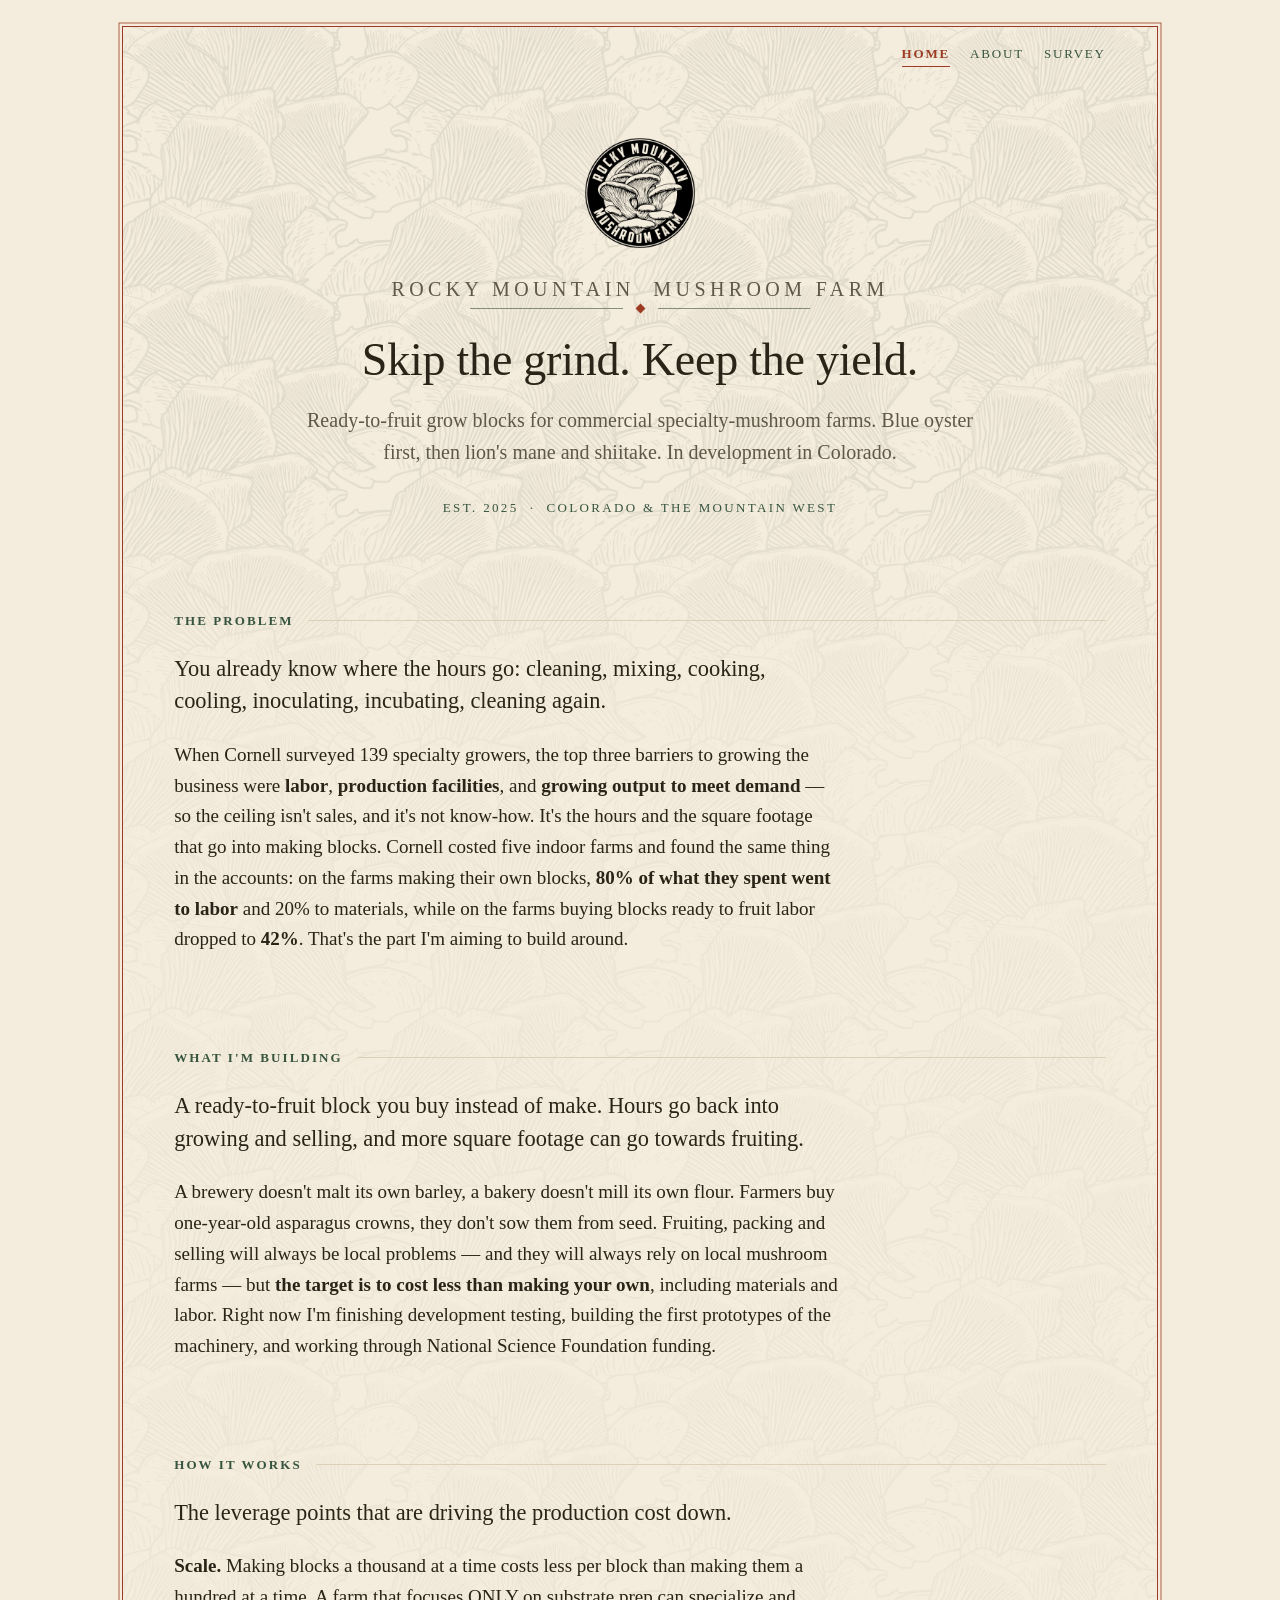
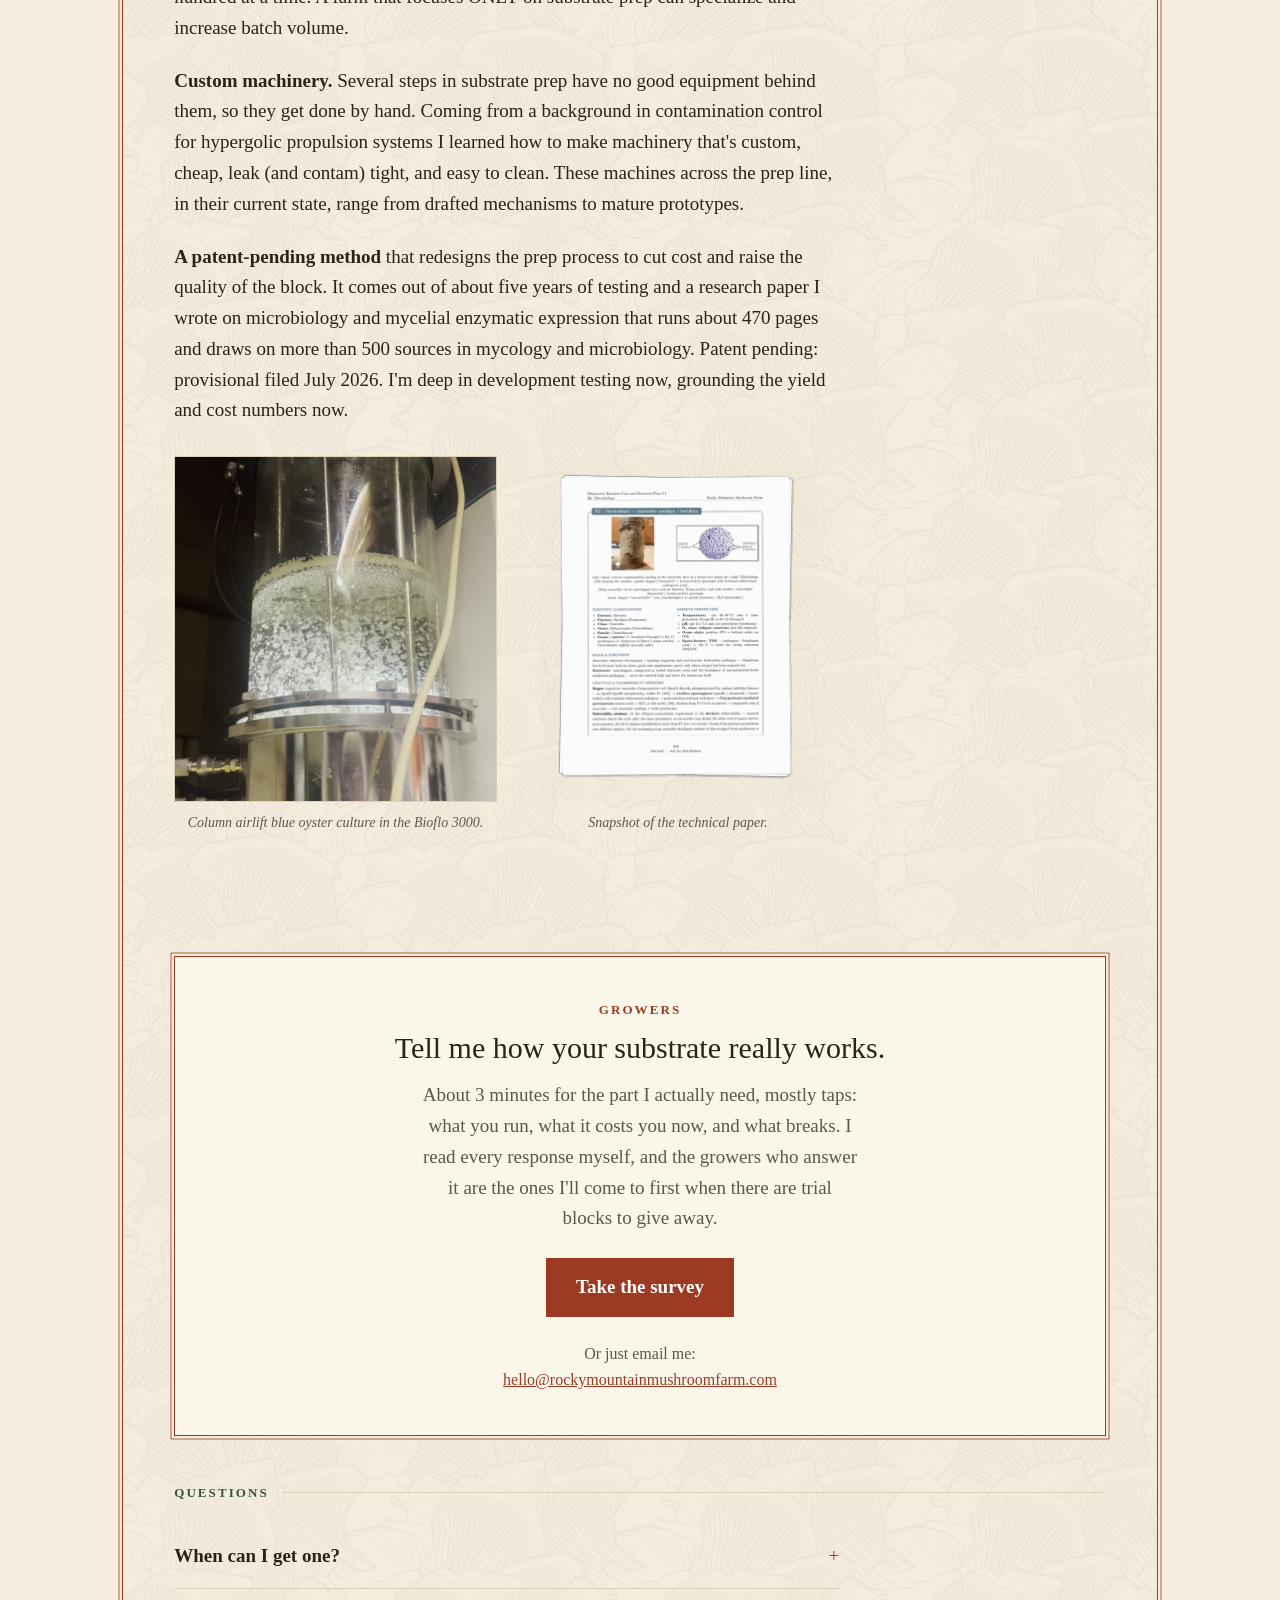
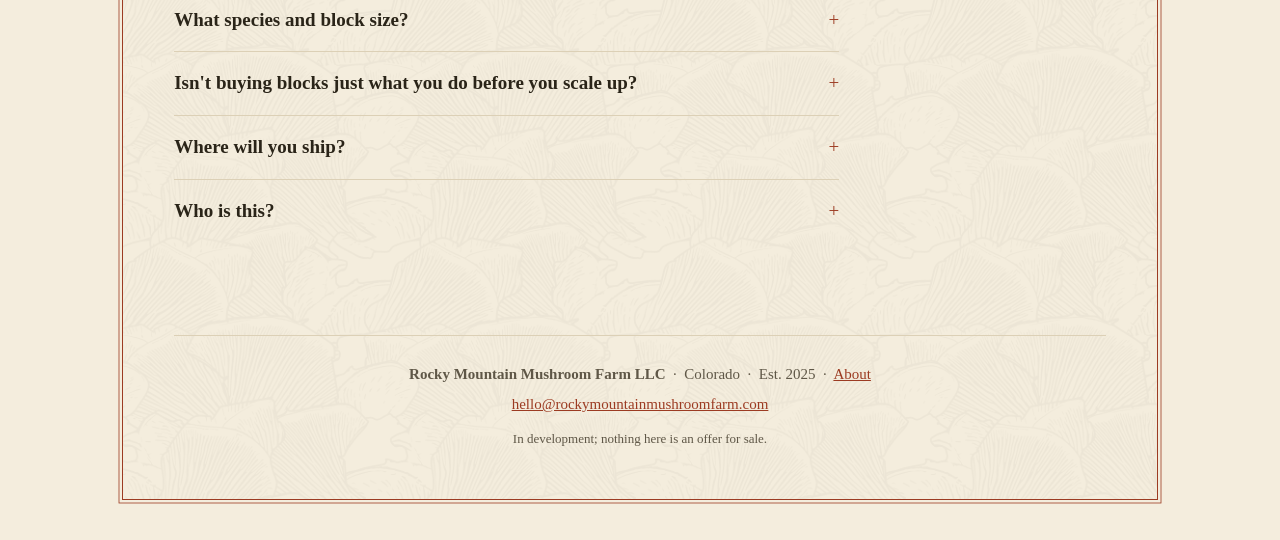
==== commit 08288936: "Site: owner's How-it-works and FAQs, nav, captions, uncropped clip Co-Authored-By: Claude Opus 5 <no" ====
--- a/index.html
+++ b/index.html
@@ -39,8 +39,8 @@
  <div class="sheet">
 
   <nav class="nav">
-    <a class="nav-mark" href="index.html" aria-current="page">Rocky&nbsp;Mountain Mushroom&nbsp;Farm</a>
     <span class="nav-links">
+      <a href="index.html" class="home" aria-current="page">Home</a>
       <a href="about.html">About</a>
       <a href="survey.html">Survey</a>
     </span>
@@ -95,44 +95,51 @@
   <section class="fade">
     <h2>How it works</h2>
     <div class="body">
-      <p class="lede">Three things, and they only pay off together: a method that changes
-      what a block costs to make, machinery that exists because nothing off the shelf
-      does the job, and enough scale for either of those to matter.</p>
-      <p><strong>A patent-pending method</strong> that redesigns how a block gets made.
-      I got into the microbiology side of this early and never really got back out -
-      specifically mycelial enzymatic expression, which is a fancy way of saying the
-      fungus already does a lot of the work itself if you set things up right, so a farm
-      ends up paying in labor and process time for what the biology would do on its own.
-      I spent about five years chasing that, and somewhere in there it turned into a plan
-      that runs 470 pages with more than 500 sources behind it. The method that came out
-      of it is patent pending, filed July 2026. I'm finishing up development tests now to
-      pin down what the yield and the cost actually are, because I'd rather hand you a
-      real number than a hopeful one.</p>
+      <p class="lede">The leverage points that are driving the production cost down.</p>
+      <p><strong>Scale.</strong> Making blocks a thousand at a time costs less per block
+      than making them a hundred at a time. A farm that focuses ONLY on substrate prep can
+      specialize and increase batch volume.<a class="src" href="#s2">2</a></p>
       <p><strong>Custom machinery.</strong> Several steps in substrate prep have no good
-      equipment behind them, so they get done by hand. My work before this was
-      contamination control in aerospace, on hypergolic propulsion systems, where a
-      process that isn't clean enough doesn't fail politely. I'm using that background to
-      design machinery that is cheap to build, keeps contamination out, and scales. Those
-      machines are designed, and some of them are already prototyped.</p>
-      <p><strong>Scale.</strong> Making blocks a thousand at a time costs less per block
-      than making them a hundred at a time. Most farms that make their own are working a
-      batch at a time, on equipment sized for a batch.<a class="src" href="#s2">2</a></p>
-
-      <figure class="plate">
-        <img src="assets/paper.png" width="560" height="696" loading="lazy"
-             alt="A fanned stack of pages from the technical plan">
-        <figcaption>The plan. 470 pages, more than 500 sources.</figcaption>
-      </figure>
-      <div class="todo"><b>Replace this image before launch</b>
-        A generated mockup, not the real thing. Regenerate from a full-resolution
-        screenshot of an actual page.
-        <i>python paper_mockup.py &lt;page.png&gt; — then resize to 560px wide and drop
-        it in as assets/paper.png. Ideally a mycology page with figures on it.</i></div>
-
-      <div class="slot"><b>Asset slot — bench photo</b>
-        Stage A vials on the rack, natural light.
+      equipment behind them, so they get done by hand. Coming from a background in
+      contamination control for hypergolic propulsion systems I learned how to make
+      machinery that's custom, cheap, leak (and contam) tight, and easy to clean. These
+      machines across the prep line, in their current state, range from drafted mechanisms
+      to mature prototypes.</p>
+      <p><strong>A patent-pending method</strong> that redesigns the prep process to cut
+      cost and raise the quality of the block. It comes out of about five years of testing
+      and a research paper I wrote on microbiology and mycelial enzymatic expression that
+      runs about 470 pages and draws on more than 500 sources in mycology and
+      microbiology. Patent pending: provisional filed July 2026. I'm deep in development
+      testing now, grounding the yield and cost numbers now.</p>
+
+      <!-- ══ SHARED FIGURE TRIO ══════════════════════════════════════════════
+           These three figures also appear on about.html and must stay identical
+           (owner, 2026-08-03). check_page.py holds the canonical src + caption for
+           each and asserts BOTH pages carry them byte-for-byte, so the two copies
+           cannot drift the way three stylesheets did. Change one, the gate fails
+           until you change the other. -->
+      <div class="pair">
+        <figure>
+          <video src="assets/bioreactor.mp4" poster="assets/bioreactor_poster.jpg"
+                 autoplay muted loop playsinline preload="metadata"
+                 aria-label="Aerated blue oyster liquid culture running in a bioreactor"></video>
+          <figcaption>Column airlift blue oyster culture in the Bioflo 3000.</figcaption>
+        </figure>
+        <figure class="plate">
+          <img src="assets/paper.png" width="560" height="696" loading="lazy"
+               alt="A fanned stack of pages from the technical plan">
+          <figcaption>Snapshot of the technical paper.</figcaption>
+        </figure>
+      </div>
+      <div class="slot"><b>Asset slot — the vials</b>
+        Stage A vials on the rack, natural light. Third in this row when it exists,
+        and the same photograph goes on the About page.
         <i>Highest-value image still missing: it makes "development testing is running"
         something you can see rather than something you have to take my word for.</i></div>
+      <div class="todo"><b>Replace the paper image before launch</b>
+        A generated mockup, not the real thing.
+        <i>python paper_mockup.py &lt;page.png&gt; — resize to 560px wide, save as
+        assets/paper.png. It updates on both pages at once.</i></div>
       <div class="slot"><b>Asset slot — the block itself</b>
         A photograph of a finished block, once there is one to photograph.
         <i>When this exists it becomes the hero image and the page gets rebuilt around
@@ -157,28 +164,30 @@
   <section class="fade">
     <h2>Questions</h2>
     <div class="body">
-      <div class="todo"><b>⬖ Owner: pick the FAQs</b>
-        A menu of candidates is in <b>FAQ_OPTIONS.md</b> in this folder. Say which
-        numbers and they go straight in.
-        <i>The four below are the ones that are safe and useful whichever others you
-        choose, so the section is never empty while you decide.</i></div>
       <details>
         <summary>When can I get one?</summary>
         <p>Not this year. Bench work finishes first, then trials. The survey is how you
         get into the first round of those.</p>
       </details>
       <details>
-        <summary>What species?</summary>
-        <p>Blue oyster first, then lion's mane and shiitake — the sawdust-block species.
-        Which one moves fastest after oyster depends partly on what growers tell me.</p>
+        <summary>What species and block size?</summary>
+        <p>I'll focus on hardwood loving species, starting with blue oysters and following
+        with lions mane. Block size will land somewhere between 5&ndash;12 lbs, once
+        grounded to interested farms.</p>
       </details>
       <details>
         <summary>Isn't buying blocks just what you do before you scale up?</summary>
-        <p>That's the honest objection, and it's the one I take most seriously — most
-        people who buy blocks are buying them on the way to making their own. Buying an
-        input stops being a beginner move at the point where the person making it is
-        doing something you can't do as cheaply in your own building. That's the whole
-        bet, and it's a fair thing to hold me to.</p>
+        <p>It's what most people do, and it's the fair version of the objection. The
+        malt and the flour above aren't a dodge though: you stop making an input yourself
+        at the point where somebody doing only that can do it cheaper than you can in your
+        own building, and substrate prep is unusually good at rewarding that kind of
+        focus. If I can't get there, you should keep making your own — and I'd rather find
+        that out from growers now than after I've built it.</p>
+      </details>
+      <details>
+        <summary>Where will you ship?</summary>
+        <p>Colorado and the Front Range first, then the Mountain West. The goal is to
+        quickly reach the contiguous U.S. via freight.</p>
       </details>
       <details>
         <summary>Who is this?</summary>
--- a/assets/site.css
+++ b/assets/site.css
@@ -75,11 +75,15 @@
 @media (prefers-color-scheme: dark){ .sheet::before{opacity:.13;filter:invert(1)} }
 
 /* ── Nav. Same markup, same rules, every page. ─────────────────────────────── */
-.nav{display:flex;align-items:baseline;justify-content:space-between;gap:16px;
+/* Owner, 2026-08-03: no wordmark on the left -- the emblem and the wordmark are
+   already directly below it, so the nav was saying the company name twice within
+   one screen. Just the three links, right-aligned, with Home carrying the weight
+   the wordmark used to. */
+.nav{display:flex;align-items:baseline;justify-content:flex-end;gap:16px;
   flex-wrap:wrap;padding:16px 0 0;font-size:13px;letter-spacing:.14em;
   text-transform:uppercase}
-.nav-mark{color:var(--pine);text-decoration:none;font-weight:700}
 .nav-links{display:flex;gap:20px}
+.nav-links a.home{font-weight:700}
 .nav-links a{color:var(--pine);text-decoration:none;padding-bottom:2px;
   border-bottom:1px solid transparent}
 .nav-links a:hover,.nav-links a[aria-current]{color:var(--brick);
@@ -88,8 +92,12 @@
 /* ── Masthead. `.hero` is the home page's full-bleed version; `.crest` is the
       quieter one the other two pages use. Same parts, two sizes — which is the
       distinction the pages are allowed to have. ───────────────────────────── */
+/* No bottom border (owner, 2026-08-03: "theres still an extra line above the
+   problem"). The masthead drew a rule, and then the first section's own heading
+   hairline drew another one a few pixels below it. Same fix as the section
+   borders: exactly one rule per boundary, and it belongs to the heading. */
 .hero,.crest{position:relative;margin:0 calc(-1 * clamp(20px,4vw,52px));
-  text-align:center;border-bottom:1px solid var(--line)}
+  text-align:center}
 .hero{padding:clamp(38px,6vw,68px) 22px clamp(30px,4vw,46px)}
 .crest{padding:clamp(26px,4vw,44px) 22px clamp(22px,3vw,32px)}
 .emblem{margin:0 auto 22px}
@@ -150,10 +158,24 @@
   max-width:52ch;margin-left:auto;margin-right:auto}
 figure.narrow img,figure.narrow video{max-width:min(100%,420px)}
 figure.plate img{max-width:min(100%,420px);border:0}
-/* Two things side by side, stacking on a phone. */
-.pair{display:grid;grid-template-columns:1fr 1fr;gap:20px;align-items:start;
+/* The tattoo, after the survey block: a postscript, so it is narrow and its
+   caption carries the sentence that used to be a paragraph. */
+figure.psa{margin:var(--gap-section) auto 0;max-width:var(--measure)}
+figure.psa img{max-width:min(100%,360px)}
+figure.psa figcaption{font-style:normal;max-width:52ch}
+/* Two things side by side, stacking on a phone. Owner, 2026-08-03: paired media
+   must be THE SAME HEIGHT. Left to itself a 4:3 photo beside a 16:9 clip lands two
+   different heights and the row reads as a mistake, so the media box is fixed and
+   the content fits inside it: `cover` for photographs and clips, `contain` for the
+   paper mockup, which is a transparent cut-out that must not be cropped. Captions
+   are free to run to different lengths below it -- what has to line up is the
+   pictures. */
+.pair{--pair-h:clamp(230px,27vw,360px);
+  display:grid;grid-template-columns:1fr 1fr;gap:20px;align-items:start;
   margin:var(--gap-figure) 0}
 .pair figure{margin:0}
+.pair figure img,.pair figure video{height:var(--pair-h);width:100%;object-fit:cover}
+.pair figure.plate img{object-fit:contain;max-width:100%}
 @media (max-width:620px){ .pair{grid-template-columns:1fr} }
 
 /* ── FAQ ──────────────────────────────────────────────────────────────────── */
